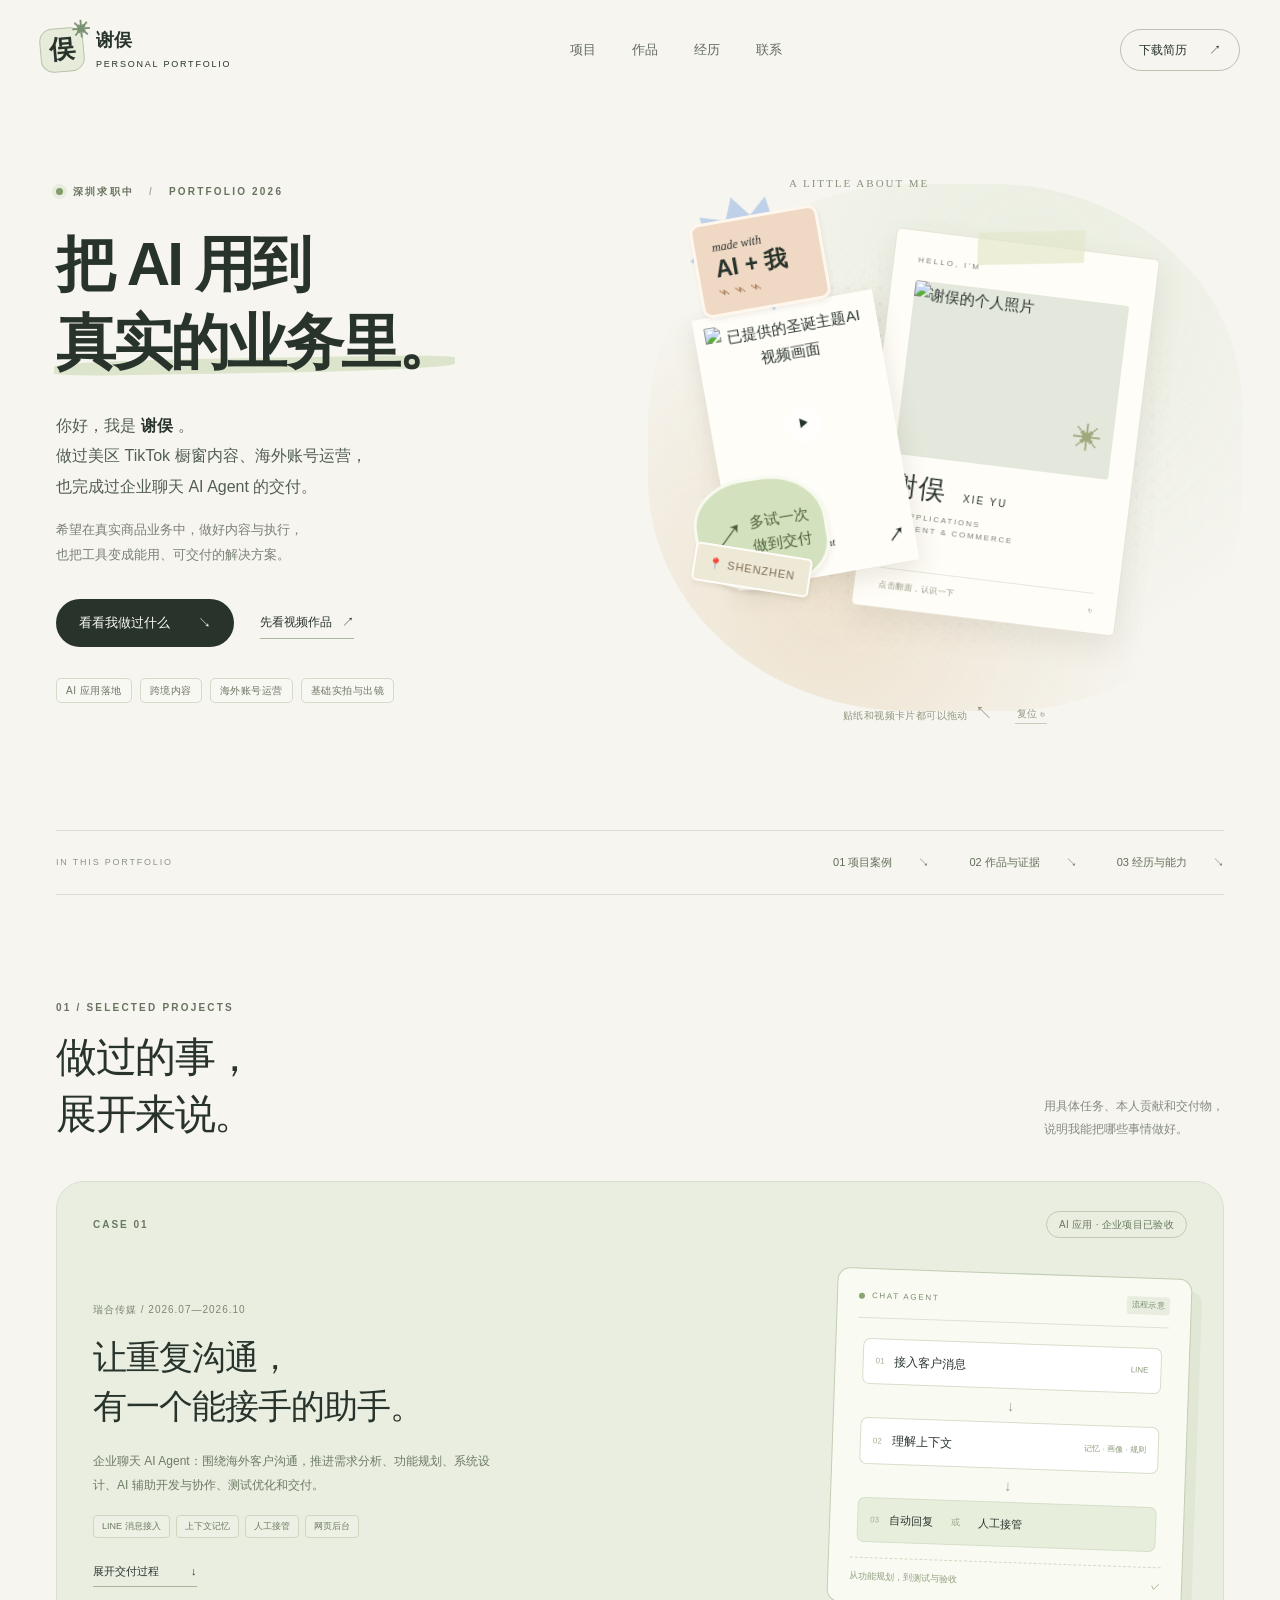
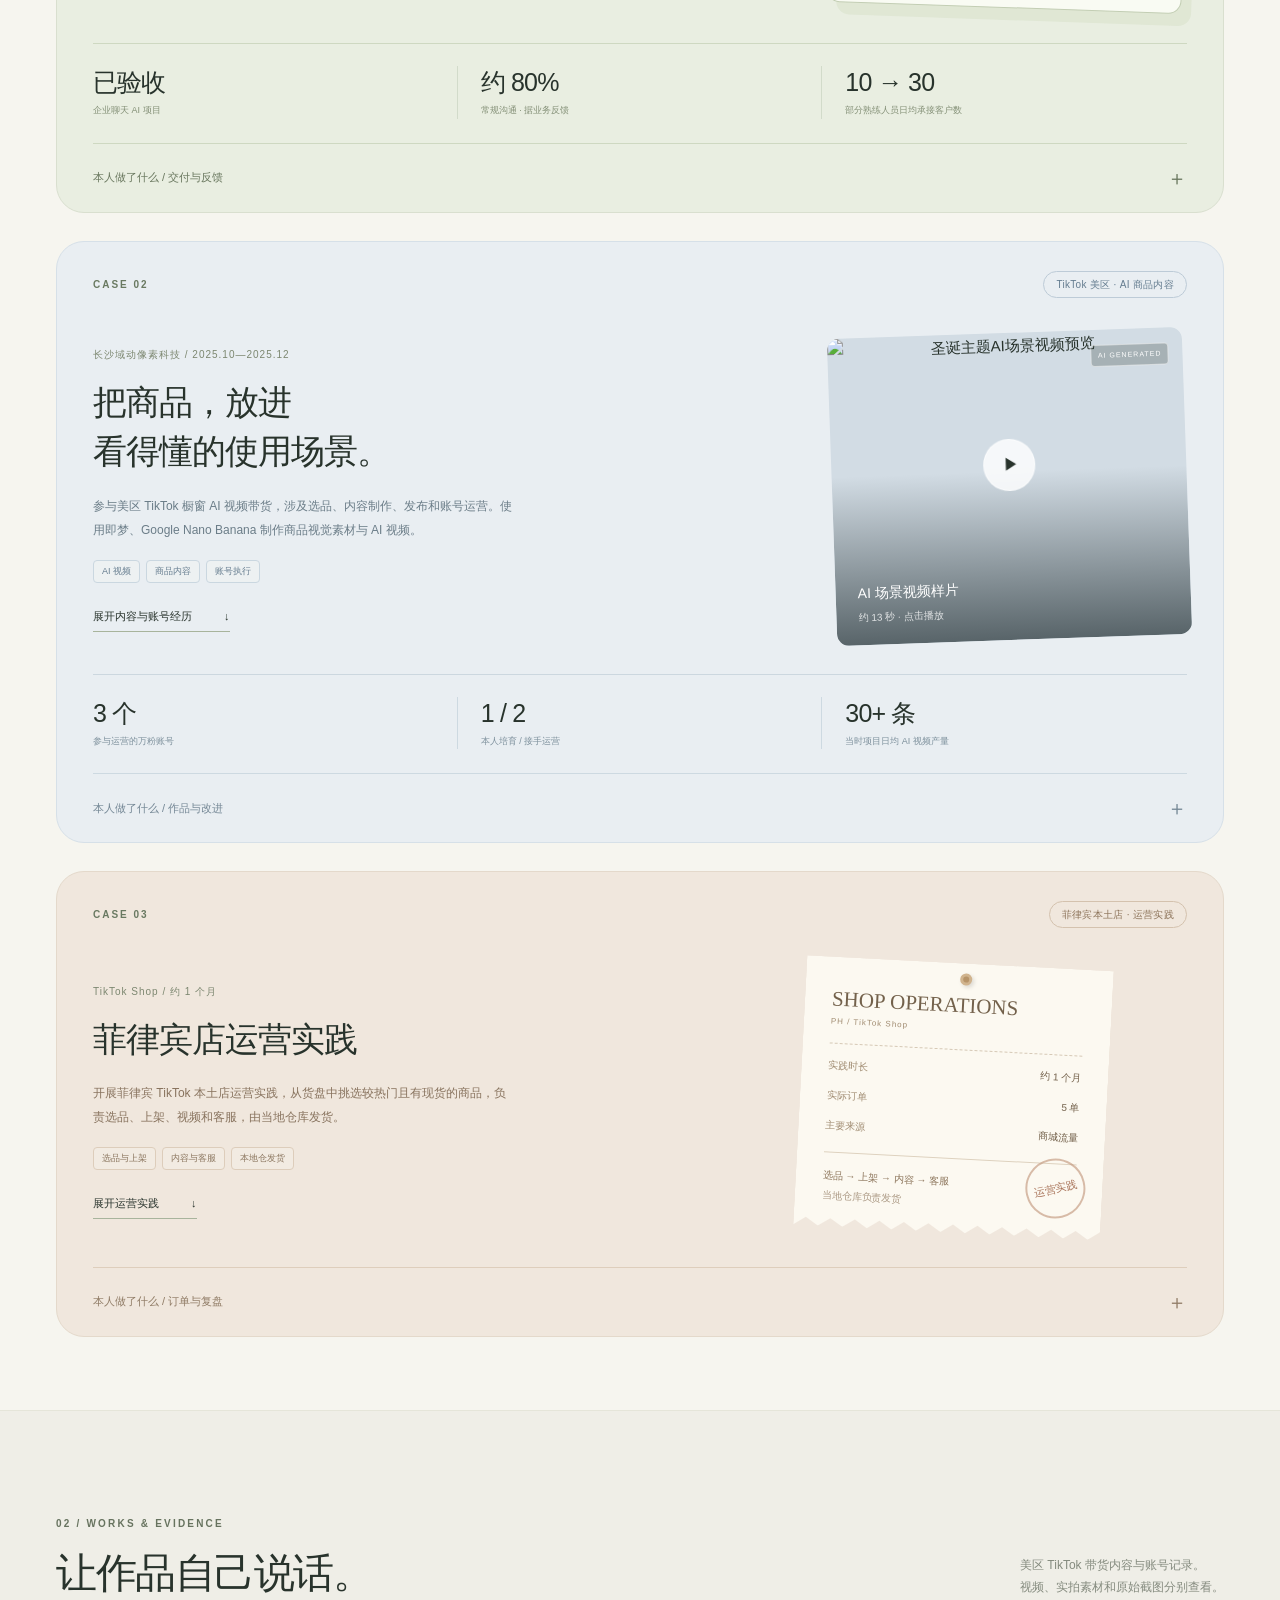
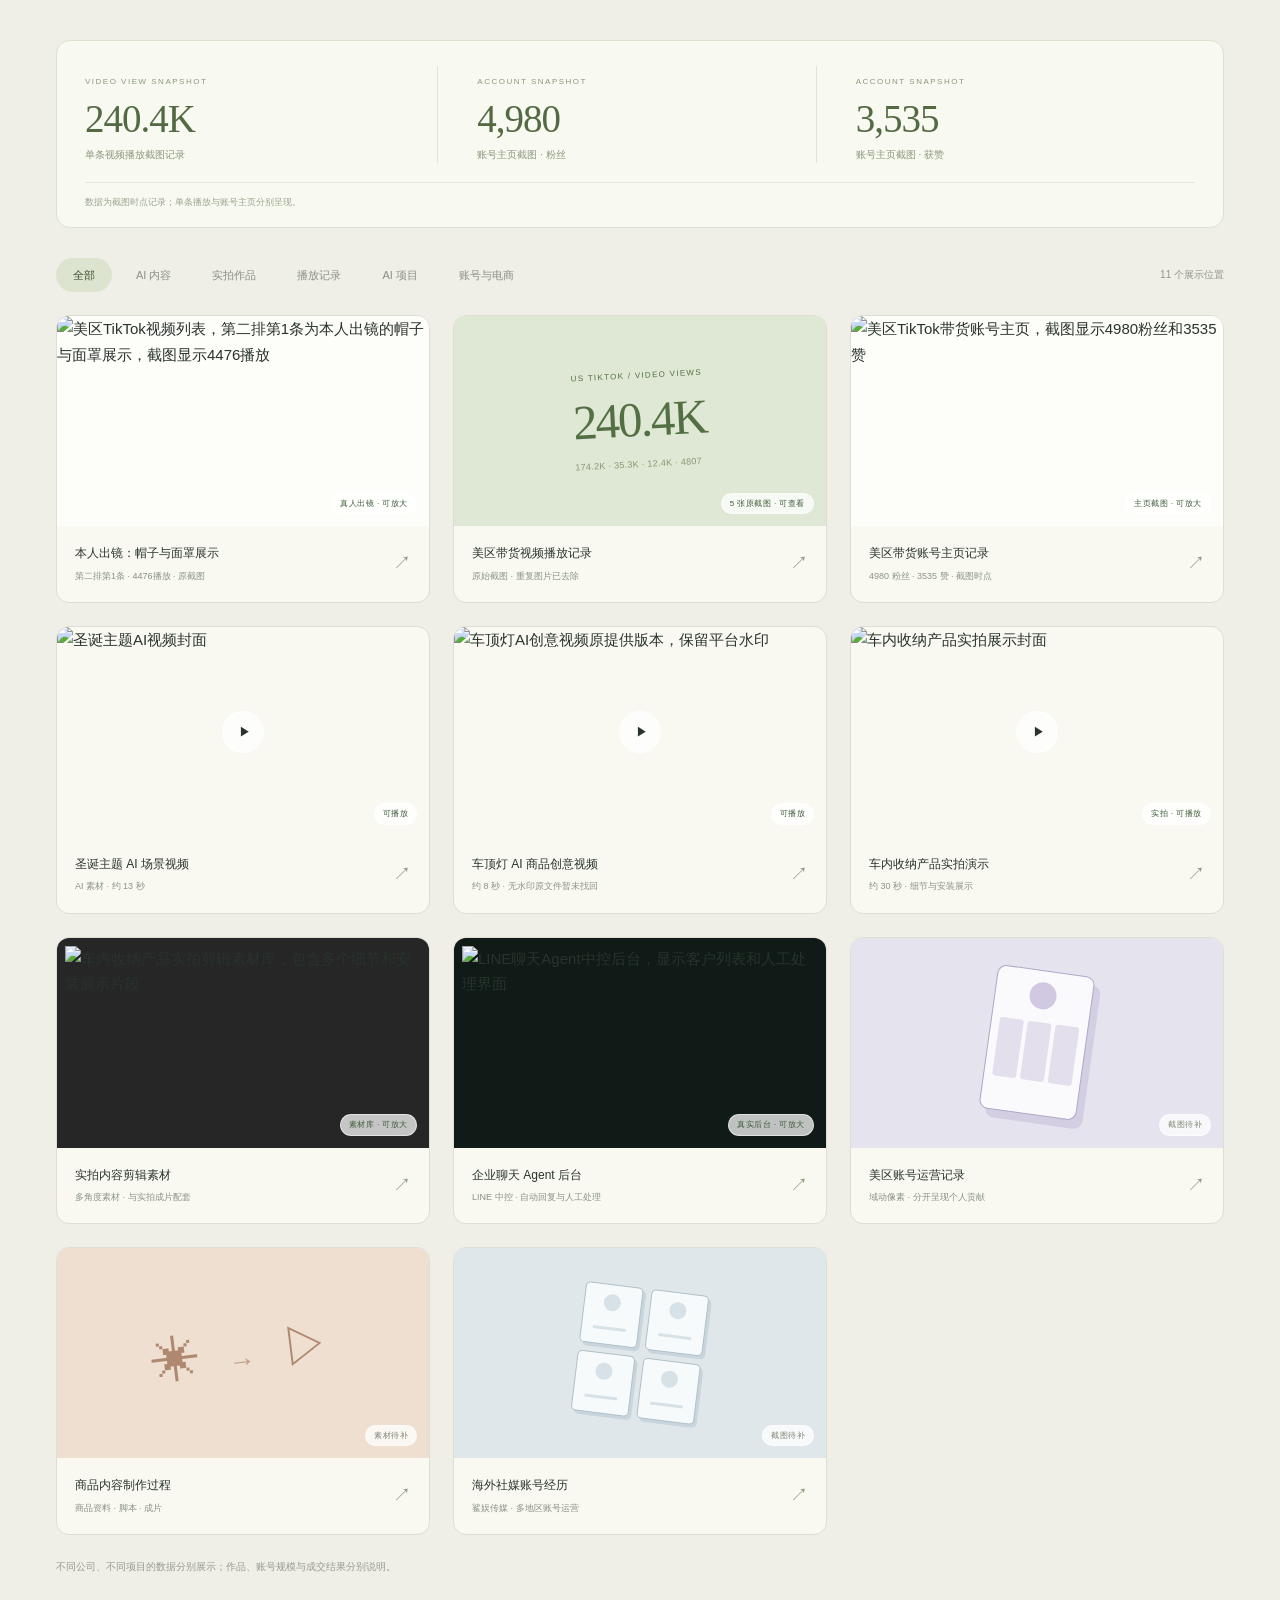
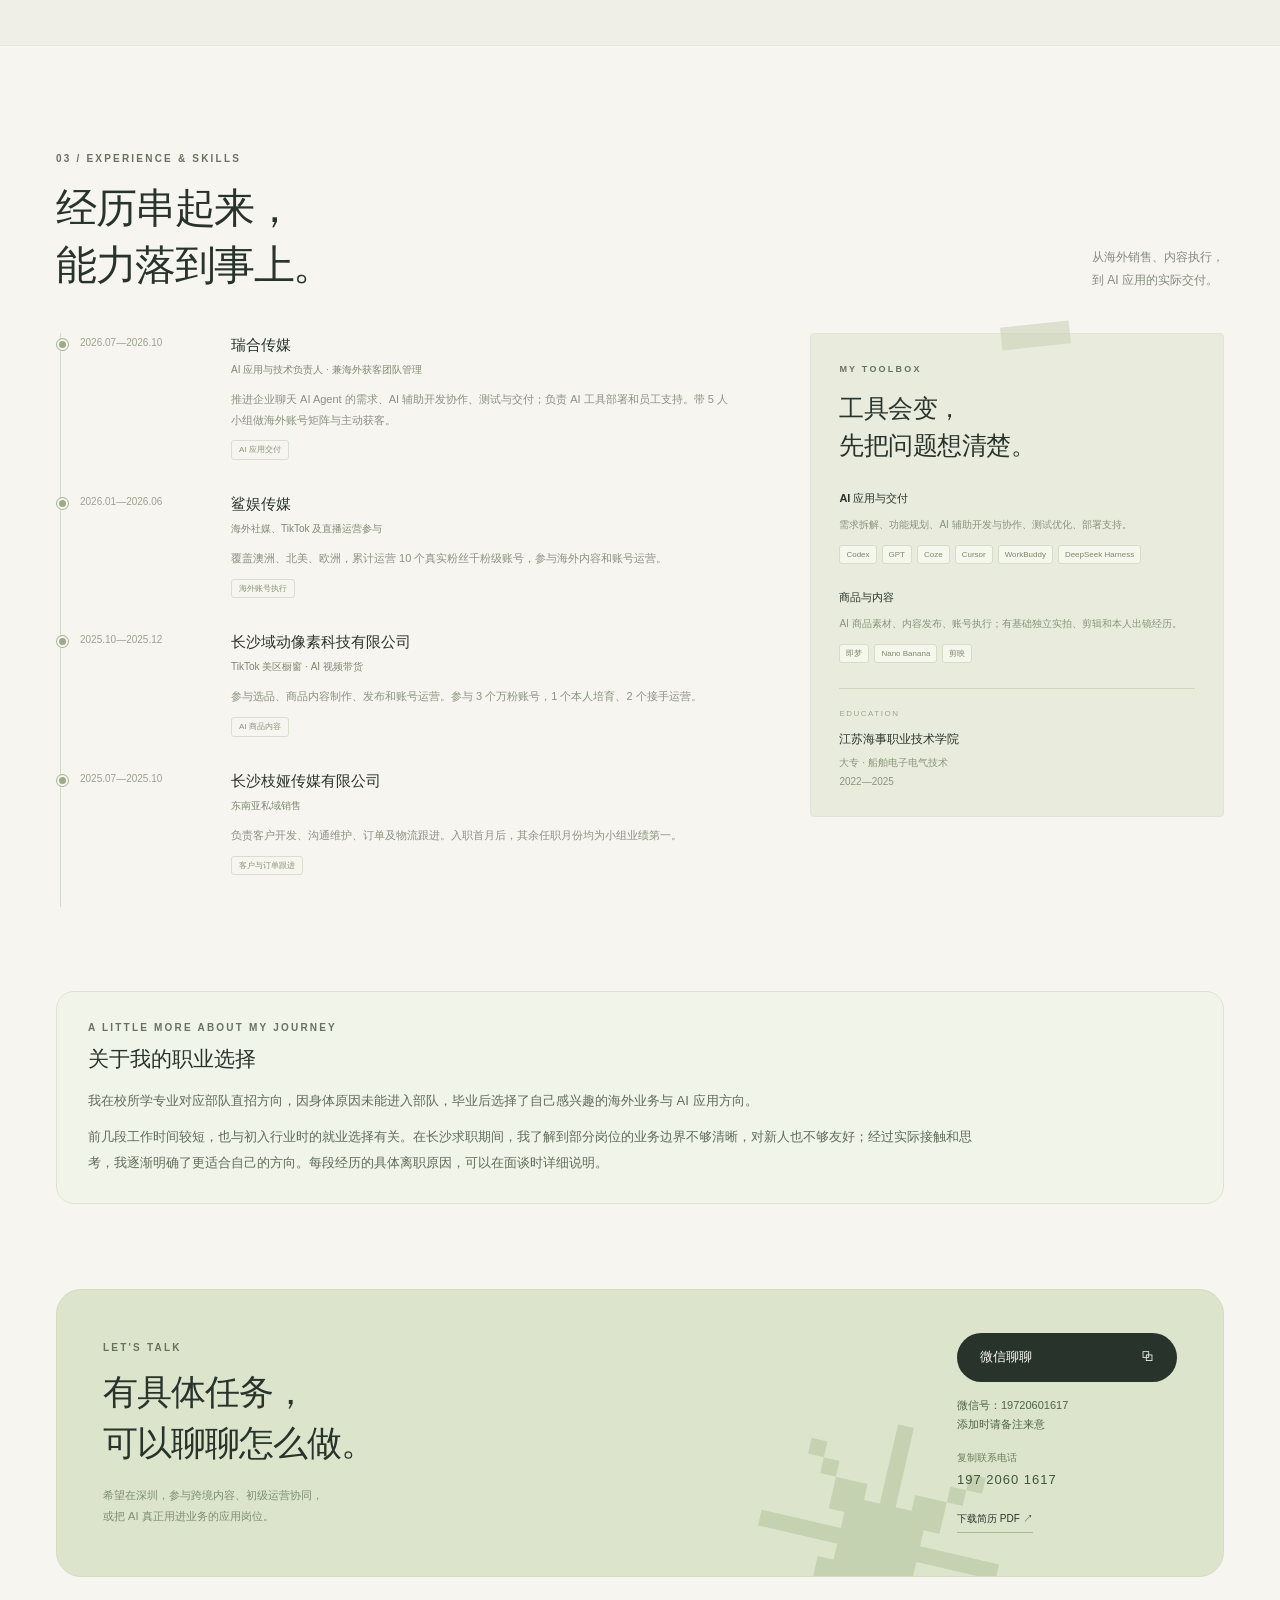
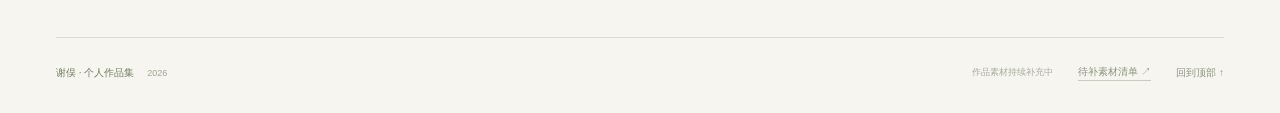
==== index.html @ c35ab236 "Add portfolio website" ====
<!doctype html>
<html lang="zh-CN">
<head>
  <meta charset="utf-8">
  <meta name="viewport" content="width=device-width, initial-scale=1">
  <meta name="theme-color" content="#f6f5ef">
  <meta name="description" content="谢俣的个人作品集：AI应用交付、TikTok商品内容与海外账号运营。">
  <title>谢俣 · AI应用与跨境内容作品集</title>
  <link rel="icon" href="assets/favicon.svg" type="image/svg+xml">
  <link rel="stylesheet" href="styles.css">
  <script src="logic.js" defer></script>
  <script src="app.js" defer></script>
</head>
<body>
  <a class="skip-link" href="#main">跳到正文</a>
  <div class="reading-progress" aria-hidden="true"><span id="reading-progress"></span></div>
  <header class="site-header">
    <a class="brand" href="#top" aria-label="谢俣作品集首页"><span class="brand-mark">俣<span>✳</span></span><span>谢俣<small>PERSONAL PORTFOLIO</small></span></a>
    <nav aria-label="主导航"><a href="#projects">项目</a><a href="#works">作品</a><a href="#experience">经历</a><a href="#contact">联系</a></nav>
    <a class="resume-link" href="assets/xieyu-resume.pdf" download="谢俣-简历.pdf">下载简历 <span aria-hidden="true">↗</span></a>
  </header>

  <main id="main">
    <section class="hero shell" id="top" aria-labelledby="hero-title">
      <div class="hero-copy">
        <div class="eyebrow"><span class="status-dot"></span> 深圳求职中 <span class="eyebrow-divider">/</span> PORTFOLIO 2026</div>
        <h1 id="hero-title">把 AI 用到<br><span class="underlined">真实的业务里。</span></h1>
        <p class="hero-intro">你好，我是<span class="name-highlight">谢俣</span>。<br>做过美区 TikTok 橱窗内容、海外账号运营，<br class="desktop-break">也完成过企业聊天 AI Agent 的交付。</p>
        <p class="hero-direction">希望在真实商品业务中，做好内容与执行，<br>也把工具变成能用、可交付的解决方案。</p>
        <div class="hero-actions"><a class="button button-dark" href="#projects">看看我做过什么 <span aria-hidden="true">↘</span></a><a class="text-link" href="#works">先看视频作品 <span aria-hidden="true">↗</span></a></div>
        <div class="hero-tags"><span>AI 应用落地</span><span>跨境内容</span><span>海外账号运营</span><span>基础实拍与出镜</span></div>
      </div>
      <div class="moodboard" id="sticker-board" aria-label="互动名片与可拖动贴纸区域">
        <div class="board-grid" aria-hidden="true"></div>
        <span class="board-caption">A LITTLE ABOUT ME</span>
        <button class="profile-flip" id="profile-flip" type="button" aria-pressed="false" aria-label="翻转名片，查看个人介绍">
          <span class="profile-inner">
            <span class="profile-front">
              <span class="paper-tape" aria-hidden="true"></span><span class="profile-label">HELLO, I'M</span>
              <span class="portrait-space"><img src="assets/portrait-xieyu.jpg" alt="谢俣的个人照片" width="960" height="1282"><span class="portrait-spark" aria-hidden="true">✳</span></span>
              <span class="profile-name">谢俣 <small>XIE YU</small></span><span class="profile-description">AI APPLICATIONS<br>CONTENT & COMMERCE</span>
              <span class="flip-hint">点击翻面，认识一下 <span aria-hidden="true">↻</span></span>
            </span>
            <span class="profile-back"><span class="profile-label">A FEW MORE THINGS</span><strong>从需求开始，<br>做到可以使用。</strong><span class="profile-back-copy">2025 年毕业 · 大专<br>江苏海事职业技术学院<br>船舶电子电气技术</span><span class="profile-back-copy">喜欢把问题拆清楚，<br>再用 AI 工具反复试、做出来。</span><span class="profile-back-note">企业项目交付 · 海外内容实操</span><span class="flip-hint">再点一次，回到正面 ↻</span></span>
          </span>
        </button>
        <button class="sample-polaroid" type="button" data-media="video" data-x="0.08" data-y="0.40" data-rotation="-10" aria-label="拖动视频卡片，点击播放圣诞主题AI视频；也可用方向键移动，Home键复位"><img src="assets/christmas-poster.jpg" alt="已提供的圣诞主题AI视频画面" width="540" height="960" draggable="false"><span class="polaroid-play" aria-hidden="true">▶</span><span class="polaroid-caption">a little AI experiment <b>↗</b></span></button>
        <button class="sticker sticker-blue" data-x="0.59" data-y="0.06" data-rotation="12" type="button" aria-label="拖动蓝色贴纸，也可用方向键移动，Home键复位"><span aria-hidden="true">✳</span><b>MAKE<br>IT WORK.</b></button>
        <button class="sticker sticker-peach" data-x="0.05" data-y="0.10" data-rotation="-10" type="button" aria-label="拖动AI贴纸，也可用方向键移动，Home键复位"><span>made with</span><b>AI + 我</b><span class="sticker-scribble" aria-hidden="true">⌁⌁⌁</span></button>
        <button class="sticker sticker-green" data-x="0.64" data-y="0.71" data-rotation="-9" type="button" aria-label="拖动绿色贴纸，也可用方向键移动，Home键复位"><span aria-hidden="true">↗</span><b>多试一次<br>做到交付</b></button>
        <button class="sticker sticker-mini" data-x="0.18" data-y="0.77" data-rotation="9" type="button" aria-label="拖动深圳贴纸，也可用方向键移动，Home键复位">📍 SHENZHEN</button>
        <div class="board-tools"><span>贴纸和视频卡片都可以拖动 <span aria-hidden="true">↖</span></span><button id="reset-stickers" type="button">复位 ↻</button></div>
      </div>
    </section>

    <div class="section-index shell" aria-label="作品集目录"><span class="index-label">IN THIS PORTFOLIO</span><a href="#projects">01 项目案例 <span>↘</span></a><a href="#works">02 作品与证据 <span>↘</span></a><a href="#experience">03 经历与能力 <span>↘</span></a></div>

    <section class="projects shell section-space" id="projects" aria-labelledby="projects-title">
      <div class="section-heading reveal"><div><span class="eyebrow">01 / SELECTED PROJECTS</span><h2 id="projects-title">做过的事，<br>展开来说。</h2></div><p>用具体任务、本人贡献和交付物，<br>说明我能把哪些事情做好。</p></div>

      <article class="case-card agent-card reveal">
        <div class="case-top"><span class="case-number">CASE 01</span><span class="case-tag">AI 应用 · 企业项目已验收</span></div>
        <div class="case-main"><div class="case-copy"><span class="case-kicker">瑞合传媒 / 2026.07—2026.10</span><h3>让重复沟通，<br>有一个能接手的助手。</h3><p>企业聊天 AI Agent：围绕海外客户沟通，推进需求分析、功能规划、系统设计、AI 辅助开发与协作、测试优化和交付。</p><div class="case-pills"><span>LINE 消息接入</span><span>上下文记忆</span><span>人工接管</span><span>网页后台</span></div><a class="case-jump" href="#agent-details">展开交付过程 <span>↓</span></a></div>
          <div class="agent-visual" aria-label="聊天AI项目流程示意，非真实系统截图"><div class="visual-caption"><span class="tiny-dot"></span> CHAT AGENT <span class="sketch-label">流程示意</span></div><div class="agent-flow"><div><span>01</span>接入客户消息<small>LINE</small></div><i aria-hidden="true">↓</i><div><span>02</span>理解上下文<small>记忆 · 画像 · 规则</small></div><i aria-hidden="true">↓</i><div class="flow-split"><span>03</span><b>自动回复</b><em>或</em><b>人工接管</b></div></div><div class="agent-footnote">从功能规划，到测试与验收 <span>✓</span></div></div>
        </div>
        <div class="case-facts"><div><strong>已验收</strong><span>企业聊天 AI 项目</span></div><div><strong>约 80%</strong><span>常规沟通 · 据业务反馈</span></div><div><strong>10 → 30</strong><span>部分熟练人员日均承接客户数</span></div></div>
        <details class="case-details" id="agent-details"><summary>本人做了什么 / 交付与反馈 <span aria-hidden="true">＋</span></summary><div class="details-body"><div class="case-story"><div><h4>业务问题</h4><p>海外客户沟通存在重复回复和上下文维护需求，需要在自动处理与人工接管之间建立清晰流程。</p></div><div><h4>本人贡献</h4><p>需求分析、功能规划、系统设计、AI 辅助开发与开发协作、测试优化和交付；另负责 AI 工具部署及员工支持。</p></div><div><h4>交付结果</h4><p>项目通过公司验收。据业务反馈，可承担前端精聊约 80% 的常规工作；部分熟练使用人员日均承接客户由约 10 人增至约 30 人。</p></div></div><p class="evidence-note">以上为业务反馈口径。后台截图已提供，工作流与测试记录待补充。</p><div class="evidence-row"><button class="evidence-slot" type="button" data-media="agent-dashboard"><span class="slot-icon">▦</span><strong>网页后台与人工接管</strong><small>中控后台截图 · 点击查看</small></button><button class="evidence-slot" type="button" data-media="agent-flow"><span class="slot-icon">↳</span><strong>工作流与测试记录</strong><small>截图位 · 待补充</small></button></div></div></details>
      </article>

      <article class="case-card content-card reveal">
        <div class="case-top"><span class="case-number">CASE 02</span><span class="case-tag">TikTok 美区 · AI 商品内容</span></div>
        <div class="case-main"><div class="case-copy"><span class="case-kicker">长沙域动像素科技 / 2025.10—2025.12</span><h3>把商品，放进<br>看得懂的使用场景。</h3><p>参与美区 TikTok 橱窗 AI 视频带货，涉及选品、内容制作、发布和账号运营。使用即梦、Google Nano Banana 制作商品视觉素材与 AI 视频。</p><div class="case-pills"><span>AI 视频</span><span>商品内容</span><span>账号执行</span></div><a class="case-jump" href="#content-details">展开内容与账号经历 <span>↓</span></a></div><button class="content-preview" type="button" data-media="video"><img src="assets/christmas-poster.jpg" alt="圣诞主题AI场景视频预览" width="540" height="960" loading="lazy"><span class="preview-grid" aria-hidden="true"></span><span class="preview-play" aria-hidden="true">▶</span><span class="preview-label"><b>AI 场景视频样片</b><small>约 13 秒 · 点击播放</small></span><span class="preview-corner">AI GENERATED</span></button></div>
        <div class="case-facts"><div><strong>3 个</strong><span>参与运营的万粉账号</span></div><div><strong>1 / 2</strong><span>本人培育 / 接手运营</span></div><div><strong>30+ 条</strong><span>当时项目日均 AI 视频产量</span></div></div>
        <details class="case-details" id="content-details"><summary>本人做了什么 / 作品与改进 <span aria-hidden="true">＋</span></summary><div class="details-body"><div class="case-story"><div><h4>工作内容</h4><p>参与选品和内容方向调整，制作商品素材与 AI 视频，完成内容发布及账号运营。</p></div><div><h4>已有基础</h4><p>有少量独立基础实拍与剪辑经验，脚本主要参考现成内容。参与的 3 个万粉账号中，1 个由本人培育、2 个为接手运营。</p></div><div><h4>复盘方向</h4><p>继续提升商品外观一致性、原创脚本和真实使用展示，把内容表现与商品点击、成交判断结合起来。</p></div></div><p class="evidence-note">产量为当时 AI 内容项目口径，不代表实拍产量或成交成绩。样片制作过程待补齐后展示。</p><div class="evidence-row"><button class="evidence-slot" type="button" data-media="account-domain"><span class="slot-icon">↗</span><strong>账号主页与本人贡献</strong><small>截图位 · 待补充</small></button><button class="evidence-slot" type="button" data-media="content-process"><span class="slot-icon">✳</span><strong>原商品图 → 素材 → 成片</strong><small>过程位 · 待补充</small></button></div></div></details>
      </article>

      <article class="case-card shop-card reveal">
        <div class="case-top"><span class="case-number">CASE 03</span><span class="case-tag">菲律宾本土店 · 运营实践</span></div>
        <div class="case-main"><div class="case-copy"><span class="case-kicker">TikTok Shop / 约 1 个月</span><h3>菲律宾店运营实践</h3><p>开展菲律宾 TikTok 本土店运营实践，从货盘中挑选较热门且有现货的商品，负责选品、上架、视频和客服，由当地仓库发货。</p><div class="case-pills"><span>选品与上架</span><span>内容与客服</span><span>本地仓发货</span></div><a class="case-jump" href="#shop-details">展开运营实践 <span>↓</span></a></div><div class="shop-visual"><span class="receipt-pin" aria-hidden="true"></span><div class="receipt-head">SHOP OPERATIONS<span>PH / TikTok Shop</span></div><div class="receipt-line"><span>实践时长</span><b>约 1 个月</b></div><div class="receipt-line"><span>实际订单</span><b>5 单</b></div><div class="receipt-line"><span>主要来源</span><b>商城流量</b></div><div class="receipt-divider"></div><p>选品 → 上架 → 内容 → 客服<br><span>当地仓库负责发货</span></p><span class="receipt-stamp">运营实践</span></div></div>
        <details class="case-details" id="shop-details"><summary>本人做了什么 / 订单与复盘 <span aria-hidden="true">＋</span></summary><div class="details-body"><div class="case-story"><div><h4>选择商品</h4><p>优先从现成货盘中选择较热门且有现货的商品，结合售价与货源成本判断初步空间。</p></div><div><h4>本人负责</h4><p>选品、商品上架、视频和客服；订单由菲律宾当地仓库发货。期间共出 5 单，主要来自商城流量。</p></div><div><h4>实践收获</h4><p>了解多环节运营执行的时间成本，继续补强完整费用核算、内容转化和持续经营判断。</p></div></div></div></details>
      </article>
    </section>

    <section class="works-section section-space" id="works" aria-labelledby="works-title"><div class="shell">
      <div class="section-heading reveal"><div><span class="eyebrow">02 / WORKS & EVIDENCE</span><h2 id="works-title">让作品自己说话。</h2></div><p>美区 TikTok 带货内容与账号记录。<br>视频、实拍素材和原始截图分别查看。</p></div>
      <div class="performance-summary reveal" aria-label="已提供的播放量和账号截图数据"><div><span>VIDEO VIEW SNAPSHOT</span><strong>240.4K</strong><p>单条视频播放截图记录</p></div><div><span>ACCOUNT SNAPSHOT</span><strong>4,980</strong><p>账号主页截图 · 粉丝</p></div><div><span>ACCOUNT SNAPSHOT</span><strong>3,535</strong><p>账号主页截图 · 获赞</p></div><small>数据为截图时点记录；单条播放与账号主页分别呈现。</small></div>
      <div class="works-toolbar"><div class="filter-group" role="group" aria-label="筛选作品"><button class="filter-button active" type="button" data-filter="all" aria-pressed="true">全部</button><button class="filter-button" type="button" data-filter="content" aria-pressed="false">AI 内容</button><button class="filter-button" type="button" data-filter="real" aria-pressed="false">实拍作品</button><button class="filter-button" type="button" data-filter="records" aria-pressed="false">播放记录</button><button class="filter-button" type="button" data-filter="ai" aria-pressed="false">AI 项目</button><button class="filter-button" type="button" data-filter="commerce" aria-pressed="false">账号与电商</button></div><span class="works-count" id="works-count" aria-live="polite">11 个展示位置</span></div>
      <div class="gallery-grid" id="gallery">
        <button class="gallery-card gallery-account" type="button" data-category="real" data-media="us-content-grid"><span class="gallery-image"><img src="assets/us-content-grid.png" alt="美区TikTok视频列表，第二排第1条为本人出镜的帽子与面罩展示，截图显示4476播放" width="1329" height="861" loading="lazy"><span class="gallery-status ready">真人出镜 · 可放大</span></span><span class="gallery-caption"><b>本人出镜：帽子与面罩展示</b><small>第二排第1条 · 4476播放 · 原截图</small><span aria-hidden="true">↗</span></span></button>
        <button class="gallery-card gallery-records" type="button" data-category="records" data-media="us-video-views"><span class="gallery-placeholder mint"><span class="view-record-cover"><small>US TIKTOK / VIDEO VIEWS</small><strong>240.4K</strong><span>174.2K · 35.3K · 12.4K · 4807</span></span><span class="gallery-status ready">5 张原截图 · 可查看</span></span><span class="gallery-caption"><b>美区带货视频播放记录</b><small>原始截图 · 重复图片已去除</small><span aria-hidden="true">↗</span></span></button>
        <button class="gallery-card gallery-account" type="button" data-category="records" data-media="us-account"><span class="gallery-image"><img src="assets/us-account-overview.png" alt="美区TikTok带货账号主页，截图显示4980粉丝和3535赞" width="842" height="828" loading="lazy"><span class="gallery-status ready">主页截图 · 可放大</span></span><span class="gallery-caption"><b>美区带货账号主页记录</b><small>4980 粉丝 · 3535 赞 · 截图时点</small><span aria-hidden="true">↗</span></span></button>
        <button class="gallery-card gallery-video" type="button" data-category="content" data-media="video"><span class="gallery-image"><img src="assets/christmas-poster.jpg" alt="圣诞主题AI视频封面" width="540" height="960" loading="lazy"><span class="gallery-play" aria-hidden="true">▶</span><span class="gallery-status ready">可播放</span></span><span class="gallery-caption"><b>圣诞主题 AI 场景视频</b><small>AI 素材 · 约 13 秒</small><span aria-hidden="true">↗</span></span></button>
        <button class="gallery-card gallery-video" type="button" data-category="content" data-media="solar-ai"><span class="gallery-image"><img src="assets/solar-lamp-original-poster.jpg" alt="车顶灯AI创意视频原提供版本，保留平台水印" width="540" height="960" loading="lazy"><span class="gallery-play" aria-hidden="true">▶</span><span class="gallery-status ready">可播放</span></span><span class="gallery-caption"><b>车顶灯 AI 商品创意视频</b><small>约 8 秒 · 无水印原文件暂未找回</small><span aria-hidden="true">↗</span></span></button>
        <button class="gallery-card gallery-video" type="button" data-category="real" data-media="car-real"><span class="gallery-image"><img src="assets/car-organizer-poster.jpg" alt="车内收纳产品实拍展示封面" width="540" height="960" loading="lazy"><span class="gallery-play" aria-hidden="true">▶</span><span class="gallery-status ready">实拍 · 可播放</span></span><span class="gallery-caption"><b>车内收纳产品实拍演示</b><small>约 30 秒 · 细节与安装展示</small><span aria-hidden="true">↗</span></span></button>
        <button class="gallery-card gallery-source" type="button" data-category="real" data-media="car-source"><span class="gallery-image"><img src="assets/car-organizer-source-library.jpg" alt="车内收纳产品实拍剪辑素材库，包含多个细节和安装展示片段" width="706" height="653" loading="lazy"><span class="gallery-status ready">素材库 · 可放大</span></span><span class="gallery-caption"><b>实拍内容剪辑素材</b><small>多角度素材 · 与实拍成片配套</small><span aria-hidden="true">↗</span></span></button>
        <button class="gallery-card gallery-dashboard" type="button" data-category="ai" data-media="agent-dashboard"><span class="gallery-image"><img src="assets/line-agent-dashboard.png" alt="LINE聊天Agent中控后台，显示客户列表和人工处理界面" width="1178" height="1168" loading="lazy"><span class="gallery-status ready">真实后台 · 可放大</span></span><span class="gallery-caption"><b>企业聊天 Agent 后台</b><small>LINE 中控 · 自动回复与人工处理</small><span aria-hidden="true">↗</span></span></button>
        <button class="gallery-card" type="button" data-category="commerce" data-media="account-domain"><span class="gallery-placeholder lavender"><span class="placeholder-art account-art" aria-hidden="true"><i></i><b></b><b></b><b></b></span><span class="gallery-status">截图待补</span></span><span class="gallery-caption"><b>美区账号运营记录</b><small>域动像素 · 分开呈现个人贡献</small><span aria-hidden="true">↗</span></span></button>
        <button class="gallery-card" type="button" data-category="content" data-media="content-process"><span class="gallery-placeholder peach"><span class="placeholder-art frame-art" aria-hidden="true">✳ <i>→</i> ▷</span><span class="gallery-status">素材待补</span></span><span class="gallery-caption"><b>商品内容制作过程</b><small>商品资料 · 脚本 · 成片</small><span aria-hidden="true">↗</span></span></button>
        <button class="gallery-card" type="button" data-category="commerce" data-media="account-shayu"><span class="gallery-placeholder sky"><span class="placeholder-art matrix-art" aria-hidden="true"><i></i><i></i><i></i><i></i></span><span class="gallery-status">截图待补</span></span><span class="gallery-caption"><b>海外社媒账号经历</b><small>鲨娱传媒 · 多地区账号运营</small><span aria-hidden="true">↗</span></span></button>
      </div><p class="gallery-footnote">不同公司、不同项目的数据分别展示；作品、账号规模与成交结果分别说明。</p></div></section>

    <section class="experience shell section-space" id="experience" aria-labelledby="experience-title"><div class="section-heading reveal"><div><span class="eyebrow">03 / EXPERIENCE & SKILLS</span><h2 id="experience-title">经历串起来，<br>能力落到事上。</h2></div><p>从海外销售、内容执行，<br>到 AI 应用的实际交付。</p></div><div class="experience-layout"><div class="timeline">
      <article class="timeline-item reveal"><span class="timeline-date">2026.07—2026.10</span><div><h3>瑞合传媒</h3><h4>AI 应用与技术负责人 · 兼海外获客团队管理</h4><p>推进企业聊天 AI Agent 的需求、AI 辅助开发协作、测试与交付；负责 AI 工具部署和员工支持。带 5 人小组做海外账号矩阵与主动获客。</p><span class="timeline-chip">AI 应用交付</span></div></article>
      <article class="timeline-item reveal"><span class="timeline-date">2026.01—2026.06</span><div><h3>鲨娱传媒</h3><h4>海外社媒、TikTok 及直播运营参与</h4><p>覆盖澳洲、北美、欧洲，累计运营 10 个真实粉丝千粉级账号，参与海外内容和账号运营。</p><span class="timeline-chip">海外账号执行</span></div></article>
      <article class="timeline-item reveal"><span class="timeline-date">2025.10—2025.12</span><div><h3>长沙域动像素科技有限公司</h3><h4>TikTok 美区橱窗 · AI 视频带货</h4><p>参与选品、商品内容制作、发布和账号运营。参与 3 个万粉账号，1 个本人培育、2 个接手运营。</p><span class="timeline-chip">AI 商品内容</span></div></article>
      <article class="timeline-item reveal"><span class="timeline-date">2025.07—2025.10</span><div><h3>长沙枝娅传媒有限公司</h3><h4>东南亚私域销售</h4><p>负责客户开发、沟通维护、订单及物流跟进。入职首月后，其余任职月份均为小组业绩第一。</p><span class="timeline-chip">客户与订单跟进</span></div></article>
    </div><aside class="skills-note reveal"><span class="note-pin" aria-hidden="true"></span><span class="eyebrow">MY TOOLBOX</span><h3>工具会变，<br>先把问题想清楚。</h3><div class="skill-group"><h4>AI 应用与交付</h4><p>需求拆解、功能规划、AI 辅助开发与协作、测试优化、部署支持。</p><div class="tool-tags"><span>Codex</span><span>GPT</span><span>Coze</span><span>Cursor</span><span>WorkBuddy</span><span>DeepSeek Harness</span></div></div><div class="skill-group"><h4>商品与内容</h4><p>AI 商品素材、内容发布、账号执行；有基础独立实拍、剪辑和本人出镜经历。</p><div class="tool-tags"><span>即梦</span><span>Nano Banana</span><span>剪映</span></div></div><div class="education-note"><span>EDUCATION</span><strong>江苏海事职业技术学院</strong><p>大专 · 船舶电子电气技术<br>2022—2025</p></div></aside></div></section>

    <section class="career-note shell" aria-labelledby="career-note-title"><div class="career-note-inner"><span class="eyebrow">A LITTLE MORE ABOUT MY JOURNEY</span><h2 id="career-note-title">关于我的职业选择</h2><p>我在校所学专业对应部队直招方向，因身体原因未能进入部队，毕业后选择了自己感兴趣的海外业务与 AI 应用方向。</p><p>前几段工作时间较短，也与初入行业时的就业选择有关。在长沙求职期间，我了解到部分岗位的业务边界不够清晰，对新人也不够友好；经过实际接触和思考，我逐渐明确了更适合自己的方向。每段经历的具体离职原因，可以在面谈时详细说明。</p></div></section>

    <section class="contact shell" id="contact" aria-labelledby="contact-title"><div class="contact-inner reveal"><span class="contact-star" aria-hidden="true">✳</span><div><span class="eyebrow">LET'S TALK</span><h2 id="contact-title">有具体任务，<br>可以聊聊怎么做。</h2><p>希望在深圳，参与跨境内容、初级运营协同，<br>或把 AI 真正用进业务的应用岗位。</p></div><div class="contact-actions"><button class="button button-dark" id="wechat-contact" type="button" data-copy="19720601617" data-copy-label="微信号" data-copy-note="添加时请备注来意" aria-label="复制微信号19720601617，添加时请备注来意">微信聊聊 <span aria-hidden="true">⧉</span></button><p class="wechat-note">微信号：19720601617<br>添加时请备注来意</p><button class="copy-contact" type="button" data-copy="19720601617">复制联系电话 <span>197 2060 1617</span></button><a class="text-link" href="assets/xieyu-resume.pdf" download="谢俣-简历.pdf">下载简历 PDF ↗</a></div></div></section>
  </main>
  <footer class="site-footer shell"><span>谢俣 · 个人作品集 <small>2026</small></span><span class="draft-note">作品素材持续补充中</span><button type="button" id="open-materials">待补素材清单 ↗</button><a href="#top" aria-label="回到顶部">回到顶部 ↑</a></footer>
  <div class="toast" id="toast" role="status" aria-live="polite"></div>
  <dialog id="media-dialog" aria-labelledby="media-title"><div class="dialog-heading"><div><span class="eyebrow" id="media-label">PROJECT MATERIAL</span><h2 id="media-title"></h2></div><button class="dialog-close" type="button" data-close="media-dialog" aria-label="关闭作品弹窗">×</button></div><div id="media-content"></div></dialog>
  <dialog id="materials-dialog" aria-labelledby="materials-title"><div class="dialog-heading"><div><span class="eyebrow">NEXT / MATERIALS</span><h2 id="materials-title">找这些素材，就能补齐作品集。</h2></div><button class="dialog-close" type="button" data-close="materials-dialog" aria-label="关闭素材清单">×</button></div><p class="dialog-description">优先找手头已有的截图，不需要为了凑数字补造记录。发给我时标注项目名称和本人负责部分即可。</p><div class="material-checklist" id="material-checklist"><section><h3>01 企业聊天 AI Agent</h3><ul><li>网页后台总览、自动回复与人工接管</li><li>客户画像、上下文记忆、规则或阶段管理</li><li>需求/流程图、测试和验收相关记录</li><li>可以展示的短演示录屏</li></ul></section><section><h3>02 美区橱窗与 AI 内容</h3><ul><li>2—3 条本人参与制作的真实作品</li><li>对应原商品图、素材或脚本</li><li>账号主页及现有内容表现记录</li><li>注明哪一个自己培育、哪两个接手</li></ul></section><section><h3>03 个人资料与其他账号</h3><ul><li>一张你愿意放在作品集上的个人照片</li><li>鲨娱、瑞合的账号记录分别整理</li><li>截图先遮住客户联系方式、密钥等信息</li></ul></section></div><div class="dialog-actions"><button class="button button-dark" id="copy-materials" type="button">复制素材清单 <span>↗</span></button><button class="button button-light" type="button" data-close="materials-dialog">先看看页面</button></div></dialog>
</body>
</html>
---- styles.css ----
@charset "UTF-8";
:root{--paper:#f6f5ef;--ink:#28332c;--muted:#697166;--line:#dcded2;--green:#e5ebdc;--blue:#dce5ef;--peach:#f1dfd0;--accent:#b5c49a;--radius:28px;--serif:Georgia,"Noto Serif SC","Songti SC",SimSun,serif;--sans:Inter,"Segoe UI","PingFang SC","Microsoft YaHei",sans-serif}
*{box-sizing:border-box}html{scroll-behavior:smooth;scroll-padding-top:105px}body{margin:0;background:var(--paper);color:var(--ink);font-family:var(--sans);font-size:15px;line-height:1.7;-webkit-font-smoothing:antialiased}body:has(dialog[open]){overflow:hidden}button,a{-webkit-tap-highlight-color:transparent}button{font:inherit;color:inherit}button,a{touch-action:manipulation}button{cursor:pointer}a{color:inherit;text-decoration:none}img{display:block;max-width:100%}button{border:0}h1,h2,h3,h4,p{margin:0}button:focus-visible,a:focus-visible,summary:focus-visible{outline:3px solid #638dce;outline-offset:5px}.shell{max-width:1240px;width:calc(100% - 112px);margin-inline:auto}.skip-link{position:fixed;z-index:100;top:-80px;left:20px;background:var(--ink);color:white;padding:12px 20px;border-radius:12px}.skip-link:focus{top:15px}.reading-progress{height:3px;position:fixed;inset:0 0 auto;z-index:50}.reading-progress span{display:block;height:100%;width:0;background:#819565;transition:width .1s linear}.site-header{height:100px;max-width:1400px;width:calc(100% - 80px);margin:auto;display:flex;align-items:center;justify-content:space-between;gap:30px;position:relative;z-index:20}.brand{display:flex;align-items:center;gap:12px;font-size:18px;font-weight:650;line-height:1.2}.brand small{display:block;font-size:9px;letter-spacing:1.8px;font-weight:500;margin-top:7px}.brand-mark{height:44px;width:44px;border:1px solid #b7c4ac;background:#e6ecd9;border-radius:13px;display:grid;place-items:center;font-size:26px;position:relative;transform:rotate(-5deg)}.brand-mark>span{position:absolute;font-size:18px;right:-9px;top:-7px;color:#7a9272}.site-header nav{display:flex;gap:36px;color:#626a5f;font-size:13px}.site-header nav a{position:relative;padding:10px 0}.site-header nav a:after{position:absolute;content:"";height:2px;left:0;bottom:3px;width:0;background:var(--ink);transition:width .2s}.site-header nav a:hover:after,.site-header nav a.active:after{width:100%}.resume-link{border:1px solid #bbc2b2;border-radius:30px;padding:10px 18px;font-size:12px;display:flex;gap:22px;align-items:center;transition:background .2s,transform .2s}.resume-link:hover{background:#e8ecdf;transform:translateY(-2px)}.hero{min-height:730px;padding-top:58px;padding-bottom:90px;display:grid;grid-template-columns:1.04fr 1fr;gap:30px;align-items:center}.hero-copy{position:relative;z-index:2;padding-bottom:12px}.eyebrow{font-size:10px;letter-spacing:2.2px;font-weight:650;display:flex;align-items:center;gap:10px;line-height:1.7;color:#67735f}.status-dot{width:7px;height:7px;border-radius:50%;background:#819b69;box-shadow:0 0 0 4px #e8ecdf}.eyebrow-divider{margin-inline:5px;color:#a6ad9b}.hero h1{font-size:clamp(42px,4.7vw,66px);font-weight:600;line-height:1.3;letter-spacing:-3px;margin:26px 0 29px}.underlined{position:relative;isolation:isolate;white-space:nowrap}.underlined:after{content:"";position:absolute;left:-2px;right:0;bottom:3px;height:15px;background:#dce5cb;z-index:-1;transform:rotate(-1deg);border-radius:35% 20% 40% 20%}.hero-intro{font-size:16px;line-height:1.9;color:#525f51}.name-highlight{font-weight:650;color:var(--ink);margin-inline:5px}.hero-direction{font-size:13px;color:#7a8074;margin-top:16px;line-height:1.9}.hero-actions{display:flex;gap:26px;align-items:center;margin-top:31px}.button{display:inline-flex;align-items:center;justify-content:center;gap:28px;padding:14px 23px;border-radius:30px;font-size:13px;font-weight:550;line-height:1.6;transition:transform .2s,background .2s,box-shadow .2s}.button:hover{transform:translateY(-3px);box-shadow:0 6px 16px #28332c12}.button-dark{background:var(--ink);color:#fafaf3}.button-dark:hover{background:#44513e}.button-light{background:#e9ecdf}.text-link{font-size:12px;display:inline-flex;gap:10px;align-items:center;border-bottom:1px solid #acb6a1;padding-block:5px}.hero-tags{display:flex;gap:8px;flex-wrap:wrap;margin-top:31px}.hero-tags span{border:1px solid #d5dac9;border-radius:5px;color:#6b7562;font-size:10px;letter-spacing:.5px;padding:3px 9px;background:#fcfcf680}.moodboard{height:560px;position:relative;min-width:0;isolation:isolate}.board-grid{position:absolute;inset:15px -18px 18px;border-radius:45% 42% 40% 44%;background:radial-gradient(ellipse at 65% 20%,#e9eddf 0,transparent 60%),radial-gradient(ellipse at 30% 80%,#eee2cf 0,transparent 55%);z-index:-2}.board-grid:after{content:"";position:absolute;inset:0;opacity:.3;mask-image:radial-gradient(ellipse,black 25%,transparent 70%);background-image:radial-gradient(#8a927c .8px,transparent .8px);background-size:16px 16px}.board-caption{position:absolute;top:5px;left:22%;font-family:var(--serif);font-size:11px;letter-spacing:2px;color:#89937e}.profile-flip{position:absolute;width:265px;height:380px;left:37%;top:13%;background:none;padding:0;perspective:1100px;transform:rotate(7deg);z-index:2;transition:transform .35s}.profile-flip:hover{transform:rotate(3deg) translateY(-5px)}.profile-inner{display:block;position:relative;width:100%;height:100%;transition:transform .7s cubic-bezier(.2,.7,.2,1);transform-style:preserve-3d}.profile-flip[aria-pressed=true] .profile-inner{transform:rotateY(180deg)}.profile-front,.profile-back{position:absolute;inset:0;display:flex;flex-direction:column;align-items:flex-start;padding:22px 24px 15px;background:#fffdf7;border:1px solid #e6e3d7;box-shadow:2px 12px 30px #534c3519;border-radius:5px;backface-visibility:hidden;-webkit-backface-visibility:hidden;text-align:left}.profile-label{font-size:8px;letter-spacing:2.2px;color:#7d8674}.paper-tape{position:absolute;left:80px;top:-14px;height:34px;width:110px;background:#e2e7c8a8;transform:rotate(-9deg);clip-path:polygon(2% 0,100% 4%,97% 100%,0 95%)}.portrait-space{height:175px;width:100%;margin-top:13px;border-radius:3px;display:flex;flex-direction:column;align-items:center;justify-content:center;background:#e4e8dc;position:relative;overflow:hidden}.portrait-space:before,.portrait-space:after{content:"";position:absolute;width:180px;height:180px;border:1px solid #c5cfb9;border-radius:50%;right:-45px;top:-62px}.portrait-space:after{width:130px;height:130px;left:-55px;top:90px}.portrait-monogram{font-family:var(--serif);font-size:90px;line-height:1;color:#647857;position:relative;z-index:1}.portrait-note{font-size:8px;color:#738266;margin-top:13px}.portrait-spark{position:absolute;right:11px;bottom:12px;color:#9da97d;font-size:29px}.profile-name{font-size:27px;margin-top:14px;line-height:1.3;letter-spacing:1px}.profile-name small{font-size:10px;margin-left:9px;letter-spacing:2px;font-weight:400}.profile-description{font-size:8px;letter-spacing:1.8px;margin-top:6px;line-height:1.6;color:#7d8378}.flip-hint{width:100%;display:flex;align-items:center;justify-content:space-between;font-size:8px;color:#929785;border-top:1px solid #e6e8dd;margin-top:auto;padding-top:10px;letter-spacing:.5px}.profile-back{transform:rotateY(180deg);background:#e4ebd7;padding-top:28px}.profile-back strong{font-size:26px;line-height:1.55;font-weight:550;letter-spacing:-1px;margin-top:19px}.profile-back-copy{display:block;font-size:11px;color:#64705c;line-height:1.9;margin-top:18px}.profile-back-note{font-size:9px;border:1px solid #b9c6ab;border-radius:20px;padding:5px 9px;margin-top:17px}.sample-polaroid{position:absolute;left:6%;top:35%;width:183px;padding:10px 10px 12px;background:#fffdf8;box-shadow:1px 9px 22px #50463020;transform:rotate(-10deg);z-index:3;transition:transform .3s}.sample-polaroid:hover{transform:rotate(-5deg) translateY(-6px)}.sample-polaroid img{height:215px;width:100%;object-fit:cover;object-position:50% 31%;border-radius:1px}.polaroid-caption{display:flex;justify-content:space-between;font-size:11px;font-family:var(--serif);font-style:italic;margin-top:8px}.polaroid-caption b{font-style:normal;font-size:17px}.polaroid-play{position:absolute;left:50%;top:44%;transform:translate(-50%,-50%);border:1px solid #ffffffb0;background:#ffffff80;backdrop-filter:blur(4px);border-radius:50%;width:36px;height:36px;display:grid;place-items:center;color:#243629;font-size:12px;padding-left:2px}.sticker{position:absolute;z-index:5;user-select:none;touch-action:none;cursor:grab;transition:box-shadow .2s,filter .2s;padding:0;will-change:transform}.sticker:hover{filter:brightness(1.035);box-shadow:1px 8px 14px #2d38291a}.sticker.is-dragging{cursor:grabbing;z-index:10;box-shadow:4px 15px 20px #2d38292b;transition:none}.sticker-blue{height:119px;width:119px;background:#bed1e8;color:#294f78;clip-path:polygon(50% 0,60% 17%,79% 7%,80% 28%,100% 29%,90% 49%,100% 67%,79% 70%,78% 92%,58% 82%,48% 100%,39% 81%,17% 91%,19% 70%,0 67%,11% 49%,0 29%,22% 27%,22% 7%,41% 18%);display:flex;align-items:center;justify-content:center;flex-direction:column}.sticker-blue>span{font-size:27px;line-height:1}.sticker-blue b{font-size:13px;line-height:1.1;letter-spacing:-.4px;margin-top:2px}.sticker-peach{width:130px;height:95px;padding:8px 17px;background:#efd8c4;border:3px solid #fff7ed;border-radius:10px;box-shadow:1px 3px 5px #44332312;text-align:left}.sticker-peach>span:first-child{font-family:var(--serif);font-style:italic;font-size:12px;display:block;line-height:1.5}.sticker-peach b{font-size:23px;line-height:1.2;font-weight:600}.sticker-scribble{display:block;font-size:21px;color:#a97957;line-height:.7;letter-spacing:5px}.sticker-green{width:133px;height:111px;display:flex;align-items:center;gap:6px;justify-content:center;background:#d4e1bf;color:#496036;border:3px solid #f7faef;border-radius:40% 45% 37% 42%;box-shadow:1px 3px 5px #44332312}.sticker-green>span{font-size:32px;font-family:var(--serif)}.sticker-green b{font-size:15px;font-weight:550;line-height:1.6;text-align:left}.sticker-mini{font-size:11px;letter-spacing:1px;border:2px solid #fffdf8;border-radius:5px;background:#eee8d6;padding:8px 13px;color:#7e6c53;box-shadow:1px 3px 5px #44332312;white-space:nowrap}.board-tools{position:absolute;bottom:0;left:0;right:0;display:flex;justify-content:center;gap:22px;align-items:center;color:#929781;font-size:10px;letter-spacing:.4px}.board-tools>span>span{font-size:18px;margin-left:4px}.board-tools button{background:none;font-size:10px;border-bottom:1px solid #c5ccb8;padding:1px 2px}.section-index{display:flex;align-items:center;gap:40px;border-top:1px solid var(--line);border-bottom:1px solid var(--line);padding-block:22px}.index-label{font-size:9px;letter-spacing:1.8px;color:#8d9585;margin-right:auto}.section-index>a{font-size:11px;color:#626f59;display:flex;gap:26px}.section-index>a:hover{color:#273c24}.section-space{padding-top:104px;padding-bottom:20px}.section-heading{display:flex;align-items:flex-end;justify-content:space-between;gap:35px;margin-bottom:38px}.section-heading h2{font-size:clamp(30px,3.2vw,44px);line-height:1.4;letter-spacing:-1.5px;font-weight:550;margin-top:13px}.section-heading>p{color:#858b7f;font-size:12px;line-height:1.9;padding-bottom:3px}.case-card{border:1px solid #d9dfcf;border-radius:var(--radius);padding:29px 36px 0;overflow:hidden;margin-bottom:28px}.agent-card{background:#e9eee1}.content-card{background:#e9eef2;border-color:#d6e0e8}.shop-card{background:#f0e7dd;border-color:#e4d9cb}.case-top{display:flex;align-items:center;justify-content:space-between;gap:20px}.case-number{font-size:10px;letter-spacing:2px;font-weight:650;color:#697961}.case-tag{font-size:10px;border:1px solid #bfcbb2;border-radius:20px;padding:4px 12px;letter-spacing:.3px;color:#6a795c}.content-card .case-tag{border-color:#bdcbd7;color:#657d90}.shop-card .case-tag{border-color:#d4c2ae;color:#8c7359}.case-main{display:grid;grid-template-columns:1.2fr 1fr;gap:65px;padding:35px 0 34px;align-items:center}.case-kicker{font-size:10px;letter-spacing:1px;color:#7c8770}.case-copy h3{font-size:34px;line-height:1.45;font-weight:550;letter-spacing:-1px;margin-top:12px}.case-copy>p{font-size:12px;line-height:2;color:#6f7a65;margin-top:17px;max-width:420px}.content-card .case-copy>p{color:#6b7d88}.shop-card .case-copy>p{color:#88735e}.case-pills{display:flex;flex-wrap:wrap;gap:6px;margin-top:18px}.case-pills>span{font-size:9px;color:#6d7b61;border:1px solid #cdd7c0;background:#f6f8f040;border-radius:4px;padding:3px 8px}.content-card .case-pills>span{color:#687f91;border-color:#cad7e0}.shop-card .case-pills>span{color:#8b765f;border-color:#ddcdbb}.case-jump{font-size:11px;display:inline-flex;gap:32px;align-items:center;margin-top:24px;border-bottom:1px solid #a8b49c;padding-bottom:5px}.case-jump:hover{gap:41px}.agent-visual{position:relative;border:1px solid #c3ceb4;max-width:355px;width:100%;margin-left:auto;border-radius:13px;background:#f9fbf3;box-shadow:10px 12px 0 #cbd7bb55;transform:rotate(2deg);padding:18px 21px;transition:transform .3s}.agent-visual:hover{transform:rotate(0)}.visual-caption{display:flex;gap:7px;align-items:center;font-size:8px;letter-spacing:1.7px;color:#7b8c6d;padding-bottom:12px;border-bottom:1px solid #dce3d2}.tiny-dot{width:6px;height:6px;border-radius:50%;background:#8aa472}.sketch-label{margin-left:auto;background:#e8eddf;border-radius:3px;font-size:8px;letter-spacing:.2px;padding:2px 5px}.agent-flow{display:flex;flex-direction:column;align-items:center;padding:20px 6px 15px;gap:4px}.agent-flow>div{width:100%;border:1px solid #d6dfca;background:white;border-radius:7px;padding:12px;display:flex;align-items:center;gap:10px;font-size:12px}.agent-flow>div>span{font-size:8px;color:#a2b092}.agent-flow small{font-size:8px;margin-left:auto;color:#8d9c7e}.agent-flow>i{font-size:15px;font-style:normal;color:#9baa8b}.agent-flow .flow-split{background:#e7eedc}.flow-split b{font-size:11px;font-weight:500}.flow-split em{font-size:9px;color:#98a78a;font-style:normal;padding-inline:8px}.agent-footnote{display:flex;justify-content:space-between;color:#91a07f;border-top:1px dashed #d1dbc4;padding-top:11px;font-size:9px}.agent-footnote>span{color:#718958}.case-facts{border-top:1px solid #ced8c1;display:grid;grid-template-columns:repeat(3,1fr);padding:22px 0 24px}.case-facts>div{display:flex;flex-direction:column;border-right:1px solid #d2dbca;padding-inline:23px}.case-facts>div:first-child{padding-left:0}.case-facts>div:last-child{border:0}.case-facts strong{font-size:25px;line-height:1.3;font-weight:500;letter-spacing:-.8px}.case-facts span{font-size:9px;color:#849077;margin-top:5px}.content-card .case-facts{border-color:#ccd7df}.content-card .case-facts>div{border-color:#cdd9e1}.content-card .case-facts span{color:#7d909c}.case-details{border-top:1px solid #ced8c1}.case-details summary{list-style:none;cursor:pointer;padding:17px 0;font-size:11px;display:flex;align-items:center;justify-content:space-between;color:#69775e}.case-details summary::-webkit-details-marker{display:none}.case-details summary>span{font-size:20px;font-weight:300;transition:transform .2s}.case-details[open] summary>span{transform:rotate(45deg)}.details-body{padding:5px 0 27px;animation:details-in .25s ease}.case-story{display:grid;grid-template-columns:repeat(3,1fr);gap:28px}.case-story h4{font-size:12px;font-weight:600;margin-bottom:7px}.case-story p{font-size:11px;color:#72806a;line-height:1.9}.evidence-note{font-size:10px;color:#86917e;margin-top:18px}.evidence-row{display:grid;grid-template-columns:1fr 1fr;gap:13px;margin-top:19px}.evidence-slot{background:#ffffff45;border:1px dashed #bfcbb1;border-radius:10px;padding:18px;text-align:left;display:grid;grid-template-columns:30px 1fr;gap:0 10px;transition:background .2s,transform .2s}.evidence-slot:hover{background:#fff9;transform:translateY(-3px)}.slot-icon{grid-row:span 2;font-size:23px;color:#93a17f;align-self:center}.evidence-slot strong{font-size:11px;font-weight:500}.evidence-slot small{font-size:9px;color:#94a087;margin-top:3px}.content-card .case-details{border-color:#cdd9e1}.content-card .case-details summary,.content-card .case-story p{color:#748795}.content-card .evidence-slot{border-color:#bbcbd7}.shop-card .case-details{border-color:#decebc}.shop-card .case-details summary,.shop-card .case-story p{color:#907c66}.shop-card .evidence-slot{border-color:#d3c0ab}.content-preview{width:100%;height:307px;max-width:355px;justify-self:end;position:relative;overflow:hidden;border-radius:12px;padding:0;background:#d2dce4;isolation:isolate;transform:rotate(-2deg);transition:transform .3s}.content-preview:hover{transform:rotate(0) scale(1.015)}.content-preview>img{width:100%;height:100%;object-fit:cover;object-position:50% 29%}.content-preview:after{content:"";position:absolute;inset:0;background:linear-gradient(transparent 45%,#101d20a0);z-index:0}.preview-play{position:absolute;z-index:2;left:50%;top:43%;transform:translate(-50%,-50%);width:52px;height:52px;border:1px solid #fff9;background:#fffc;backdrop-filter:blur(5px);border-radius:50%;display:grid;place-items:center;font-size:16px;padding-left:4px}.preview-label{position:absolute;z-index:2;bottom:19px;left:22px;color:white;text-align:left}.preview-label b{display:block;font-size:14px;font-weight:500}.preview-label small{font-size:10px;opacity:.8;display:block;margin-top:3px}.preview-corner{position:absolute;top:15px;right:14px;color:white;z-index:2;background:#24322a40;border:1px solid #fff8;border-radius:4px;font-size:7px;letter-spacing:1px;padding:4px 6px}.shop-visual{background:#fcf9f1;max-width:307px;justify-self:center;width:100%;padding:27px 27px 21px;position:relative;box-shadow:4px 9px 16px #80623a12;transform:rotate(3deg);clip-path:polygon(0 0,100% 0,100% 97%,96% 100%,92% 97%,88% 100%,84% 97%,80% 100%,76% 97%,72% 100%,68% 97%,64% 100%,60% 97%,56% 100%,52% 97%,48% 100%,44% 97%,40% 100%,36% 97%,32% 100%,28% 97%,24% 100%,20% 97%,16% 100%,12% 97%,8% 100%,4% 97%,0 100%)}.receipt-pin{width:12px;height:12px;border-radius:50%;background:#b79469;border:3px solid #d1b48e;position:absolute;top:10px;left:50%;box-shadow:2px 2px 4px #0002}.receipt-head{font-family:var(--serif);font-size:21px;border-bottom:1px dashed #d6c9b6;padding-bottom:15px;line-height:1.5;color:#73614b}.receipt-head>span{font-family:var(--sans);display:block;letter-spacing:1px;font-size:8px;color:#a08b70}.receipt-line{display:flex;justify-content:space-between;font-size:10px;padding-top:13px;color:#a18d73}.receipt-line>b{font-weight:500;color:#73614b}.receipt-divider{height:1px;background:#ded2bf;margin-top:18px}.shop-visual p{font-size:10px;margin-top:13px;line-height:2;color:#8c755b}.shop-visual p>span{color:#ab9984}.receipt-stamp{position:absolute;right:17px;bottom:20px;color:#aa765c;border:2px solid #bc8c7090;border-radius:50%;width:60px;height:60px;display:grid;place-items:center;font-size:11px;transform:rotate(-16deg)}.works-section{padding-bottom:70px;margin-top:25px;background:#efeee7;border-block:1px solid #e5e5d9}.works-toolbar{display:flex;align-items:center;justify-content:space-between;gap:20px;margin-bottom:23px}.filter-group{display:flex;gap:7px;flex-wrap:wrap}.filter-button{font-size:11px;background:transparent;color:#8b9183;border-radius:30px;padding:8px 17px;transition:background .2s,color .2s}.filter-button:hover{background:#e4e7da;color:#405038}.filter-button.active{background:#dce4cf;color:#405135}.works-count{font-size:10px;color:#919787;white-space:nowrap}.gallery-grid{display:grid;grid-template-columns:repeat(3,1fr);gap:23px}.gallery-card{text-align:left;padding:0;background:#f9f9f2;border:1px solid #dedfd3;border-radius:13px;overflow:hidden;transition:transform .25s,box-shadow .25s}.gallery-card:hover{transform:translateY(-6px) rotate(-.5deg);box-shadow:0 12px 22px #33402a0b}.gallery-card[hidden]{display:none}.gallery-image,.gallery-placeholder{height:210px;width:100%;display:flex;position:relative;align-items:center;justify-content:center;overflow:hidden}.gallery-image>img{width:100%;height:100%;object-fit:cover;object-position:50% 25%;transition:transform .5s}.gallery-card:hover .gallery-image>img{transform:scale(1.04)}.gallery-play{position:absolute;left:50%;top:50%;transform:translate(-50%,-50%);height:42px;width:42px;border:1px solid white;background:#fffb;border-radius:50%;display:grid;place-items:center;font-size:12px;padding-left:3px}.gallery-status{position:absolute;bottom:12px;right:12px;font-size:8px;padding:3px 8px;border-radius:12px;background:#fffb;border:1px solid #fff8;color:#7d8671;letter-spacing:.5px}.gallery-status.ready{color:#3b5b37}.gallery-caption{display:flex;position:relative;flex-direction:column;padding:17px 18px 18px}.gallery-caption>b{font-weight:500;font-size:12px}.gallery-caption>small{font-size:9px;color:#8a9381;margin-top:5px}.gallery-caption>span{position:absolute;right:18px;top:22px;font-size:18px;color:#8d9a80}.mint{background:#dfe8d4}.lavender{background:#e5e3ed}.peach{background:#efdfd1}.cream{background:#eae6d6}.sky{background:#dfe7eb}.placeholder-art{display:block;position:relative;transition:transform .4s}.gallery-card:hover .placeholder-art{transform:rotate(0) translateY(-4px)}.window-art{width:158px;height:112px;border:1px solid #96ae82;background:#f8faf1;box-shadow:7px 8px 0 #cad8bc;transform:rotate(-6deg);border-radius:6px;padding:28px 12px 10px}.window-art:before{content:"● ● ●";font-size:6px;letter-spacing:2px;position:absolute;top:5px;left:9px;color:#a2b38d}.window-art>i{display:block;position:absolute;top:18px;left:0;right:0;border-top:1px solid #d7e1cb}.window-art>b{display:block;background:#e2e9d8;height:15px;width:80%;margin-bottom:9px;border-radius:3px}.window-art>b:nth-of-type(2){width:62%;margin-left:auto;background:#c9d9b7}.account-art{width:98px;height:145px;background:#faf9fc;border:1px solid #b0a8c8;border-radius:9px;transform:rotate(8deg);padding:42px 8px 8px;display:flex;gap:4px;box-shadow:7px 8px 0 #d3cee1}.account-art>i{position:absolute;top:11px;left:34px;width:27px;height:27px;background:#d1c9e1;border-radius:50%}.account-art>b{height:59px;width:24px;background:#e4dfed;border-radius:3px;margin-top:9px}.frame-art{font-size:49px;color:#ae8970;transform:rotate(-7deg);letter-spacing:4px}.frame-art>i{font-style:normal;font-size:27px;margin:0 6px;color:#c09d84}.receipt-art{height:144px;width:108px;background:#faf9f1;transform:rotate(-7deg);padding:11px 15px;box-shadow:7px 8px 0 #d8d0b8}.receipt-art>b{font-family:var(--serif);font-size:22px;color:#ab9473;font-weight:400}.receipt-art>i{display:block;background:#e1dac7;width:100%;height:3px;margin-top:8px}.receipt-art>i:nth-of-type(2){width:75%}.receipt-art>em{position:absolute;right:14px;bottom:7px;font-family:var(--serif);font-size:30px;color:#c5b492}.matrix-art{display:grid;grid-template-columns:1fr 1fr;gap:8px;transform:rotate(7deg)}.matrix-art>i{display:block;width:58px;height:61px;background:#f7fafb;border:1px solid #b0c0c9;border-radius:5px;box-shadow:3px 3px 0 #c8d5dd;position:relative}.matrix-art>i:before{content:"";position:absolute;width:17px;height:17px;border-radius:50%;background:#d6e2e7;top:9px;left:19px}.matrix-art>i:after{content:"";position:absolute;height:3px;width:33px;background:#d6e2e7;bottom:14px;left:11px}.gallery-footnote{font-size:10px;color:#979c8e;margin-top:23px}.experience-layout{display:grid;grid-template-columns:1.65fr 1fr;gap:72px;align-items:start}.timeline-item{display:grid;grid-template-columns:130px 1fr;gap:21px;padding:0 0 32px 19px;position:relative;border-left:1px solid #d6dccb;margin-left:4px}.timeline-item:before{content:"";position:absolute;top:6px;left:-4px;width:7px;height:7px;border-radius:50%;background:#9dab8a;border:2px solid var(--paper);box-shadow:0 0 0 1px #a6b496}.timeline-date{font-size:10px;color:#9ba38f;line-height:2}.timeline-item h3{font-size:15px;font-weight:550;line-height:1.6}.timeline-item h4{font-size:10px;color:#7f8a73;font-weight:450;margin-top:4px}.timeline-item p{font-size:11px;line-height:1.9;color:#8a9380;margin-top:11px}.timeline-chip{font-size:8px;display:inline-block;border:1px solid #d9dfcf;border-radius:3px;color:#889578;padding:2px 7px;margin-top:10px}.skills-note{background:#e9ecdd;border:1px solid #e1e5d3;padding:28px 28px 25px;border-radius:4px;transform:rotate(1.7deg);position:relative}.note-pin{position:absolute;top:-10px;left:46%;height:23px;width:69px;background:#c9d1b48f;transform:rotate(-6deg)}.skills-note>.eyebrow{font-size:9px}.skills-note>h3{font-size:25px;line-height:1.5;font-weight:500;letter-spacing:-.5px;margin-top:13px}.skill-group{margin-top:24px}.skill-group h4{font-size:11px;font-weight:550}.skill-group p{font-size:10px;color:#89937c;line-height:1.9;margin-top:7px}.tool-tags{display:flex;flex-wrap:wrap;gap:5px;margin-top:11px}.tool-tags>span{font-size:8px;background:#f5f7ed;border:1px solid #d5ddc7;border-radius:3px;padding:2px 6px;color:#7b8a6b}.education-note{border-top:1px solid #cfd8bf;padding-top:18px;margin-top:25px}.education-note>span{font-size:8px;letter-spacing:1.5px;color:#9ba68c;display:block}.education-note>strong{font-size:12px;font-weight:500;display:block;margin-top:8px}.education-note p{font-size:10px;color:#8a967c;margin-top:4px;line-height:1.9}.contact{padding-top:85px;padding-bottom:60px}.contact-inner{background:#dce5cc;border:1px solid #d2ddbf;border-radius:25px;padding:43px 46px;display:flex;justify-content:space-between;align-items:center;gap:35px;position:relative;overflow:hidden}.contact-star{position:absolute;font-size:260px;right:210px;bottom:-116px;color:#c5d2b2;line-height:1;transform:rotate(13deg);pointer-events:none}.contact-inner>div{position:relative;z-index:1}.contact-inner h2{font-size:35px;font-weight:500;letter-spacing:-1px;line-height:1.45;margin-top:11px}.contact-inner p{font-size:11px;color:#7d8d6e;line-height:1.9;margin-top:17px}.contact-actions{display:flex;flex-direction:column;align-items:flex-start;gap:14px;min-width:220px}.contact-actions>.button{width:100%;justify-content:space-between}.copy-contact{background:none;padding:0;font-size:10px;color:#6c7e5b;text-align:left}.copy-contact>span{font-size:13px;display:block;letter-spacing:1px;margin-top:3px;color:#41543a}.contact-actions .text-link{font-size:10px;border-color:#a9bb95}.site-footer{padding-block:25px 32px;border-top:1px solid var(--line);display:flex;align-items:center;justify-content:space-between;gap:25px;font-size:10px;color:#8b9580}.site-footer>span:first-child{color:#6f7e61}.site-footer small{font-size:9px;margin-left:10px;color:#9ca68f}.site-footer button{background:none;padding:0;font-size:10px;color:#8b9580;border-bottom:1px solid #c5ceba}.draft-note{margin-left:auto;font-size:9px;color:#a5ad9c}.toast{position:fixed;bottom:30px;left:50%;transform:translate(-50%,20px);background:#2c3b2b;color:#fafbf4;font-size:12px;border-radius:30px;padding:12px 23px;z-index:100;opacity:0;pointer-events:none;transition:opacity .2s,transform .2s;max-width:90%;text-align:center}.toast.visible{opacity:1;transform:translate(-50%,0)}dialog{border:1px solid #d7decc;border-radius:21px;padding:29px;width:min(820px,calc(100vw - 32px));max-height:90dvh;background:#f9faf4;color:var(--ink);box-shadow:0 30px 100px #18230e25;overflow:auto}dialog::backdrop{background:#1e2b20a6;backdrop-filter:blur(7px)}dialog[open]{animation:dialog-in .25s ease}.dialog-heading{display:flex;align-items:flex-start;justify-content:space-between;gap:20px;margin-bottom:20px}.dialog-heading h2{font-size:24px;line-height:1.5;font-weight:550;letter-spacing:-.5px;margin-top:7px}.dialog-heading .eyebrow{font-size:8px}.dialog-close{height:34px;width:34px;flex-shrink:0;border-radius:50%;background:#e9eddf;font-size:25px;line-height:1;display:grid;place-items:center}.dialog-close:hover{background:#dce4ce}.dialog-description{font-size:12px;color:#87917b;line-height:1.9}.video-player{display:block;max-height:58dvh;width:100%;background:#1d241d;border-radius:11px;margin:auto}.media-description{font-size:12px;line-height:1.9;color:#79876d;margin-top:16px}.media-image{display:block;max-height:66dvh;object-fit:contain;margin:auto;max-width:100%;border-radius:10px}.pending-frame{padding:38px 25px;text-align:center;display:grid;place-items:center;border:1px dashed #c3cfb4;background:#eef2e5;border-radius:12px}.pending-frame>span{font-size:39px;color:#a3b391;line-height:1.3}.pending-frame>strong{font-size:17px;font-weight:500;margin-top:10px}.pending-frame>small{font-size:11px;color:#97a387;margin-top:6px}.pending-list{margin:20px 0 0;padding-left:20px;font-size:12px;line-height:2;color:#7c8b70}.material-checklist{display:grid;grid-template-columns:1fr 1fr;gap:22px;margin-top:23px}.material-checklist>section{background:#edf1e3;border:1px solid #e0e7d3;border-radius:10px;padding:17px}.material-checklist h3{font-size:12px;font-weight:550}.material-checklist ul{padding-left:16px;margin:9px 0 0;font-size:11px;line-height:1.9;color:#7d8a70}.dialog-actions{display:flex;gap:11px;flex-wrap:wrap;margin-top:23px}.dialog-actions .button{font-size:11px;padding:11px 18px}.js-motion .reveal{opacity:0;transform:translateY(22px);transition:opacity .65s,transform .65s}.js-motion .reveal.is-visible{opacity:1;transform:translateY(0)}@keyframes dialog-in{from{opacity:0;transform:translateY(12px) scale(.985)}to{opacity:1;transform:none}}@keyframes details-in{from{opacity:0;transform:translateY(-5px)}to{opacity:1;transform:none}}
@media(min-width:1500px){.hero{gap:70px}.moodboard{height:590px}.hero h1{font-size:69px}.hero{min-height:790px;padding-top:72px}}
@media(max-width:1100px){.shell{width:calc(100% - 72px)}.hero{gap:5px;min-height:675px;padding-top:35px;padding-bottom:60px}.hero h1{font-size:48px}.hero-intro{font-size:14px}.hero-direction{font-size:12px}.hero-actions{gap:18px}.hero-actions .button{padding:13px 18px;gap:18px;font-size:12px}.moodboard{height:510px}.profile-flip{width:230px;height:347px;left:31%;top:13%}.profile-front{padding:19px 20px 14px}.portrait-space{height:155px}.profile-name{font-size:24px}.profile-back{padding:23px 20px 14px}.profile-back strong{font-size:23px}.profile-back-copy{font-size:10px;margin-top:14px}.sample-polaroid{width:150px;top:38%;left:0}.sample-polaroid img{height:185px}.polaroid-caption{font-size:9px}.sticker-blue{width:102px;height:102px}.sticker-peach{width:116px;height:86px;padding:8px 12px}.sticker-peach b{font-size:21px}.sticker-green{width:115px;height:96px}.sticker-green b{font-size:13px}.sticker-mini{font-size:9px;padding:7px 9px}.section-index{gap:26px}.section-index>a{gap:17px}.case-main{gap:35px}.case-copy h3{font-size:29px}.case-card{padding:25px 28px 0}.case-story{gap:19px}.experience-layout{gap:40px;grid-template-columns:1.6fr 1fr}.timeline-item{grid-template-columns:105px 1fr;gap:12px}.timeline-date{font-size:9px}.gallery-grid{gap:16px}.gallery-image,.gallery-placeholder{height:185px}.contact-inner{padding:37px}.contact-inner h2{font-size:32px}}
@media(max-width:800px){html{scroll-padding-top:25px}.site-header{width:calc(100% - 40px);height:83px;gap:15px}.brand{font-size:16px;gap:10px}.brand small{font-size:7px;letter-spacing:1.4px}.brand-mark{width:37px;height:37px;font-size:23px}.site-header nav{gap:18px;font-size:11px}.resume-link{font-size:10px;padding:8px 13px;gap:12px}.shell{width:calc(100% - 44px)}.hero{grid-template-columns:1fr;padding-top:34px;padding-bottom:35px;gap:5px}.hero-copy{padding-left:10px}.hero h1{font-size:52px;margin-top:22px;line-height:1.25}.hero-intro{font-size:15px}.hero-direction{font-size:12px}.hero-actions{margin-top:24px}.hero-tags{margin-top:22px}.moodboard{width:min(500px,100%);height:520px;margin:auto}.board-caption{top:9px}.profile-flip{width:255px;height:365px;left:35%;top:12%}.portrait-space{height:172px}.profile-front{padding:21px 23px 14px}.sample-polaroid{width:169px;top:34%;left:7%}.sample-polaroid img{height:200px}.sticker-blue{width:111px;height:111px}.sticker-peach{width:124px;height:90px}.sticker-green{width:124px;height:102px}.sticker-green b{font-size:14px}.sticker-mini{font-size:10px}.section-index{gap:0;justify-content:space-between;padding-block:18px}.index-label{display:none}.section-index>a{font-size:10px;gap:13px}.section-space{padding-top:65px}.section-heading{margin-bottom:27px}.section-heading h2{font-size:34px}.section-heading>p{font-size:10px}.case-card{padding:24px 25px 0;border-radius:22px}.case-main{gap:24px;padding-block:28px}.case-copy h3{font-size:26px}.case-copy>p{font-size:11px}.case-pills{margin-top:14px}.case-pills>span{font-size:8px;padding:3px 6px}.agent-visual{padding:14px 13px;box-shadow:6px 7px 0 #cbd7bb55}.agent-flow{padding-inline:0}.agent-flow>div{padding:10px 8px;font-size:10px;gap:6px}.agent-flow small{font-size:7px}.flow-split b{font-size:9px}.flow-split em{padding-inline:3px}.case-facts strong{font-size:23px}.case-facts span{font-size:8px}.case-facts>div{padding-inline:16px}.case-story{grid-template-columns:1fr;gap:18px}.case-story p{font-size:11px}.content-preview{height:270px}.shop-visual{padding:26px 20px 22px}.receipt-head{font-size:18px}.receipt-line{font-size:9px}.receipt-stamp{width:50px;height:50px;font-size:10px;right:12px;bottom:18px}.gallery-grid{grid-template-columns:repeat(2,1fr);gap:15px}.gallery-image,.gallery-placeholder{height:205px}.experience-layout{grid-template-columns:1fr;gap:26px}.timeline-item{grid-template-columns:128px 1fr;gap:20px}.timeline-date{font-size:10px}.timeline-item h3{font-size:15px}.timeline-item h4{font-size:11px}.skills-note{max-width:100%;padding:27px;transform:rotate(0);display:grid;grid-template-columns:1fr 1fr;gap:0 28px}.skills-note>.eyebrow,.skills-note>h3{grid-column:1/-1}.skills-note>h3{font-size:26px}.education-note{grid-column:1/-1}.contact{padding-top:60px;padding-bottom:35px}.contact-inner{padding:32px}.contact-inner h2{font-size:29px}.contact-actions{min-width:190px}.contact-star{right:100px}.site-footer{gap:15px;font-size:9px;flex-wrap:wrap;padding-top:20px}.draft-note{display:none}.site-footer button{margin-left:auto;font-size:9px}}
@media(max-width:520px){.site-header nav{display:none}.brand small{font-size:6px}.resume-link{font-size:9px}.hero{padding-top:25px}.hero-copy{padding-left:0}.hero .eyebrow{font-size:8px;letter-spacing:1.5px}.hero h1{font-size:43px;letter-spacing:-2.5px;margin:24px 0}.underlined:after{height:11px}.hero-intro{font-size:13px;line-height:1.9}.hero-direction{font-size:11px;margin-top:13px}.hero-actions .button{font-size:11px;padding:13px 17px;gap:20px}.hero-actions .text-link{font-size:10px}.hero-tags{gap:6px}.hero-tags span{font-size:8px;padding:3px 7px}.moodboard{height:455px;margin-top:24px}.profile-flip{width:221px;height:330px;left:32%;top:12%}.profile-front{padding:18px 18px 12px}.portrait-space{height:145px}.portrait-monogram{font-size:75px}.portrait-note{font-size:7px}.profile-name{font-size:24px;margin-top:11px}.profile-label{font-size:7px}.profile-description{font-size:7px}.flip-hint{font-size:7px}.profile-back{padding:21px 18px 12px}.profile-back strong{font-size:22px}.profile-back-copy{font-size:9px;line-height:1.8;margin-top:13px}.profile-back-note{font-size:8px;margin-top:13px}.sample-polaroid{width:139px;left:2%;top:36%;padding:8px}.sample-polaroid img{height:173px}.polaroid-caption{font-size:8px;margin-top:6px}.polaroid-caption b{font-size:15px}.sticker-blue{height:95px;width:95px}.sticker-blue>span{font-size:23px}.sticker-blue b{font-size:11px}.sticker-peach{width:105px;height:78px;border-width:2px;padding:7px 12px}.sticker-peach>span:first-child{font-size:10px}.sticker-peach b{font-size:18px}.sticker-scribble{font-size:17px}.sticker-green{width:107px;height:88px;border-width:2px}.sticker-green b{font-size:12px}.sticker-green>span{font-size:25px}.sticker-mini{font-size:8px;padding:6px 8px}.board-caption{font-size:8px;letter-spacing:1.5px;top:6px}.board-tools{font-size:8px;gap:15px}.board-tools button{font-size:9px}.board-grid{inset:5px -9px 20px}.section-index>a{gap:5px;font-size:9px}.section-heading{display:block}.section-heading h2{font-size:31px;letter-spacing:-1px}.section-heading>p{margin-top:16px;font-size:11px}.case-top{gap:8px}.case-number{font-size:8px;letter-spacing:1.5px}.case-tag{font-size:8px;padding:3px 9px}.case-card{padding:21px 20px 0;border-radius:18px;margin-bottom:21px}.case-main{grid-template-columns:1fr;gap:26px;padding-top:24px}.case-kicker{font-size:8px}.case-copy h3{font-size:29px}.case-copy>p{font-size:11px}.case-jump{font-size:10px;margin-top:18px}.agent-visual{max-width:100%;width:calc(100% - 6px);padding:17px 20px;justify-self:start}.visual-caption{font-size:8px}.agent-flow{padding:16px 3px 11px}.agent-flow>div{font-size:12px;padding:11px;gap:10px}.agent-flow small{font-size:8px}.flow-split b{font-size:11px}.flow-split em{padding-inline:7px}.agent-footnote{font-size:8px}.case-facts{padding:19px 0}.case-facts>div{padding-inline:10px}.case-facts strong{font-size:21px;letter-spacing:-.5px}.case-facts span{font-size:8px;line-height:1.6}.case-details summary{font-size:10px;padding:14px 0}.details-body{padding-bottom:23px}.evidence-row{grid-template-columns:1fr;gap:9px}.evidence-slot{padding:14px}.evidence-slot strong{font-size:10px}.evidence-note{font-size:9px}.content-preview{max-width:100%;height:290px;width:calc(100% - 4px);justify-self:start;transform:rotate(-1deg)}.preview-label b{font-size:13px}.shop-visual{width:90%;max-width:280px;padding:28px 25px 25px;margin-bottom:10px}.receipt-head{font-size:22px}.receipt-line{font-size:10px}.receipt-stamp{width:58px;height:58px;right:17px;bottom:20px}.works-toolbar{display:block}.filter-group{gap:4px}.filter-button{font-size:10px;padding:7px 12px}.works-count{display:block;margin:12px 0 0 3px;font-size:9px}.gallery-grid{gap:12px}.gallery-image,.gallery-placeholder{height:155px}.gallery-caption{padding:13px 12px}.gallery-caption>b{font-size:10px;padding-right:14px}.gallery-caption>small{font-size:8px;line-height:1.7;min-height:27px}.gallery-caption>span{right:11px;top:12px;font-size:16px}.gallery-status{font-size:7px;right:8px;bottom:8px;padding:2px 6px}.gallery-play{height:35px;width:35px;font-size:10px}.placeholder-art{scale:.8}.gallery-card:hover .placeholder-art{transform:none}.gallery-footnote{font-size:9px;line-height:1.9}.works-section{padding-bottom:45px;margin-top:15px}.timeline-item{grid-template-columns:1fr;gap:6px;padding:0 0 30px 20px}.timeline-date{font-size:9px}.timeline-item h3{font-size:14px}.timeline-item h4{font-size:10px}.timeline-item p{font-size:11px}.skills-note{padding:25px;grid-template-columns:1fr;gap:0}.skills-note>.eyebrow,.skills-note>h3,.education-note{grid-column:auto}.contact-inner{flex-direction:column;align-items:flex-start;padding:28px}.contact-inner h2{font-size:29px}.contact-inner p{font-size:10px}.contact-actions{width:100%;gap:14px}.contact-actions>.button{width:auto;gap:40px;font-size:11px}.contact-star{right:-85px;bottom:40px;opacity:.7}.contact-actions .copy-contact{font-size:10px}.copy-contact>span{font-size:14px}.site-footer{justify-content:flex-start;gap:13px}.site-footer>span:first-child{width:100%}.site-footer button{margin-left:0;margin-right:auto}.site-footer>a{font-size:9px}.material-checklist{grid-template-columns:1fr;gap:13px}.dialog-heading h2{font-size:20px}.dialog-heading{gap:13px}.dialog-close{height:31px;width:31px}dialog{padding:22px;border-radius:16px}.dialog-description{font-size:11px}.pending-frame{padding:29px 16px}.pending-frame>strong{font-size:15px}.media-description{font-size:11px}.pending-list{font-size:11px}.dialog-actions{gap:9px}.dialog-actions .button{font-size:10px}}
@media(max-width:350px){.shell{width:calc(100% - 32px)}.hero h1{font-size:37px}.moodboard{height:410px}.profile-flip{width:197px;height:310px;left:31%;top:11%}.portrait-space{height:127px}.profile-name{font-size:22px}.profile-back strong{font-size:20px}.profile-back-copy{font-size:8px}.sample-polaroid{width:122px;left:0;top:35%}.sample-polaroid img{height:154px}.sticker-blue{height:81px;width:81px}.sticker-blue b{font-size:10px}.sticker-peach{width:92px;height:71px}.sticker-peach b{font-size:17px}.sticker-mini{font-size:7px}.sticker-green{width:96px;height:80px}.sticker-green b{font-size:11px}.hero-actions{gap:12px}.hero-actions .button{padding:12px 14px;gap:10px}.gallery-image,.gallery-placeholder{height:140px}.section-index>a{font-size:8px}}
.performance-summary{display:grid;grid-template-columns:repeat(3,1fr);gap:0 25px;margin-bottom:30px;padding:25px 28px 16px;background:#f8f9f1;border:1px solid #dce2cf;border-radius:14px}.performance-summary>div{border-right:1px solid #dfe5d6;padding-left:14px}.performance-summary>div:first-child{padding-left:0}.performance-summary>div:nth-child(3){border:0}.performance-summary>div>span{font-size:8px;letter-spacing:1.5px;color:#8b987b}.performance-summary strong{display:block;font-family:var(--serif);font-size:39px;font-weight:400;line-height:1.4;letter-spacing:-1px;color:#536a43}.performance-summary p{font-size:10px;color:#8a977c}.performance-summary>small{grid-column:1/-1;font-size:9px;color:#9aa58e;border-top:1px solid #e3e8d9;padding-top:12px;margin-top:19px}.view-record-cover{display:flex;flex-direction:column;align-items:flex-start;gap:8px;color:#537045;transform:rotate(-3deg)}.view-record-cover>small{font-size:8px;letter-spacing:1.3px}.view-record-cover>strong{font-family:var(--serif);font-size:49px;font-weight:400;line-height:1.2;letter-spacing:-2px}.view-record-cover>span{font-size:9px;color:#849773;letter-spacing:.3px}.gallery-account .gallery-image{background:#fdfdf9}.gallery-account .gallery-image>img{object-position:top center}.playback-proofs{display:grid;grid-template-columns:1fr 1fr;gap:15px}.playback-proof{margin:0;border:1px solid #dfe5d4;border-radius:11px;overflow:hidden;background:#f0f4e8}.playback-proof figcaption{display:flex;align-items:center;justify-content:space-between;gap:12px;padding:13px 17px}.playback-proof figcaption>strong{font-family:var(--serif);font-size:27px;font-weight:400;color:#526c42}.playback-proof figcaption>span{font-size:9px;color:#8f9e7f}.playback-proof>a{display:grid;place-items:center;min-height:83px;padding:18px;background:#292e27}.playback-proof img{width:auto;max-width:100%;height:auto}.playback-proof>a:focus-visible{outline-offset:-4px}.gallery-source .gallery-image{background:#262626;padding:8px}.gallery-source .gallery-image>img{object-fit:contain;object-position:center}.gallery-source:hover .gallery-image>img{transform:none}
@media(max-width:520px){.performance-summary{padding:18px 15px 13px;gap:0 10px;margin-bottom:23px}.performance-summary>div{padding-left:7px}.performance-summary>div>span{font-size:6px;letter-spacing:.5px}.performance-summary strong{font-size:28px;letter-spacing:-1px}.performance-summary p{font-size:8px}.performance-summary>small{font-size:8px;line-height:1.8;margin-top:14px;padding-top:10px}.view-record-cover{gap:7px;max-width:90%}.view-record-cover>small{font-size:6px;letter-spacing:.5px}.view-record-cover>strong{font-size:35px;letter-spacing:-1px}.view-record-cover>span{font-size:6px;letter-spacing:0}.playback-proofs{grid-template-columns:1fr;gap:12px}.playback-proof figcaption{padding:10px 15px}.playback-proof>a{min-height:70px;padding:14px}}
.media-original{display:table;margin:14px auto 0;font-size:11px;color:#728361;border-bottom:1px solid #bbc7ac;padding:3px 1px}.media-original:hover{color:#3e5832}.contact-actions .wechat-note{margin:0;font-size:11px;line-height:1.8;color:#4f6344}.gallery-dashboard .gallery-image{background:#101b17;padding:8px}.gallery-dashboard .gallery-image>img{object-fit:contain;object-position:top center}.gallery-dashboard:hover .gallery-image>img{transform:none}
.proof-contact{display:grid;grid-template-columns:1fr auto;align-items:center;gap:5px 18px;background:#e9efdf;border:1px solid #d5dfc8;border-radius:13px;padding:18px 20px;margin-bottom:18px}.proof-contact>p{font-size:13px;font-weight:550;line-height:1.8}.proof-contact>span{grid-column:1;font-size:11px;color:#748367}.proof-contact>.button{grid-column:2;grid-row:1/3;font-size:11px;padding:11px 16px;white-space:nowrap}.proof-collection{padding:20px;background:#292e27;border-radius:13px}.proof-collection>h3{font-size:13px;font-weight:500;color:#f0f4e9}.proof-collection>p{font-size:10px;color:#adb8a3;margin:3px 0 20px}.proof-collection .playback-proofs{grid-template-columns:repeat(3,minmax(0,1fr));gap:18px 14px}.proof-collection .playback-proof{background:transparent;border:0;border-radius:0;overflow:visible}.proof-collection .playback-proof>a{height:70px;min-height:0;background:#22271f;border:1px solid #424b3b;border-radius:6px;padding:9px}.proof-collection .playback-proof img{max-width:100%;max-height:100%;object-fit:contain}.proof-collection .playback-proof figcaption{display:block;font-size:10px;font-weight:400;color:#b7c3ab;padding:7px 2px 0}.proof-collection .playback-proof>a:hover{border-color:#9bad87}.proof-collection .playback-proof>a:focus-visible{outline-offset:3px}
@media(max-width:600px){.proof-contact{grid-template-columns:1fr;padding:16px;gap:8px}.proof-contact>.button{grid-column:1;grid-row:auto;justify-self:start;margin-top:3px}.proof-contact>p{font-size:12px}.proof-contact>span{font-size:10px}.proof-collection{padding:16px}.proof-collection .playback-proofs{grid-template-columns:repeat(2,minmax(0,1fr));gap:14px 11px}.proof-collection .playback-proof>a{height:65px;padding:6px}.proof-collection .playback-proof figcaption{font-size:9px}}
.moodboard.profile-open .profile-flip{z-index:8;transform:rotate(0deg)}.moodboard.profile-open .sticker.is-dragging{z-index:10}.portrait-space>img{position:absolute;inset:0;width:100%;height:100%;object-fit:cover;object-position:center 32%}.portrait-space:before,.portrait-space:after{display:none}.portrait-spark{z-index:1}.profile-back-copy{font-size:12px;line-height:1.75}.profile-back-note{font-size:10px}@media(max-width:520px){.profile-back-copy{font-size:11px;line-height:1.65;margin-top:11px}.profile-back-note{font-size:9px;margin-top:10px}.profile-back strong{font-size:21px;margin-top:15px}.profile-back .flip-hint{font-size:9px}}@media(max-width:350px){.profile-back-copy{font-size:10px}.profile-back strong{font-size:19px}}
.career-note{padding-top:64px}.career-note-inner{padding:27px 31px;border:1px solid #dde3d2;border-radius:18px;background:#f1f4e9}.career-note h2{font-size:21px;font-weight:550;line-height:1.4;margin:8px 0 14px}.career-note p{max-width:900px;font-size:13px;line-height:2;color:#5f6d59}.career-note p+p{margin-top:10px}@media(max-width:520px){.career-note{padding-top:42px}.career-note-inner{padding:22px 20px}.career-note h2{font-size:19px}.career-note p{font-size:12px}}
.sample-polaroid{touch-action:none;cursor:grab;user-select:none;will-change:transform}.sample-polaroid img{user-select:none;pointer-events:none}.sample-polaroid.is-dragging,.moodboard.profile-open .sample-polaroid.is-dragging{cursor:grabbing;z-index:10;transition:none;box-shadow:4px 15px 20px #2d38292b}
@media(prefers-reduced-motion:reduce){html{scroll-behavior:auto}*,*:before,*:after{animation:none!important;transition:none!important}.js-motion .reveal{opacity:1;transform:none}.sticker{will-change:auto}}
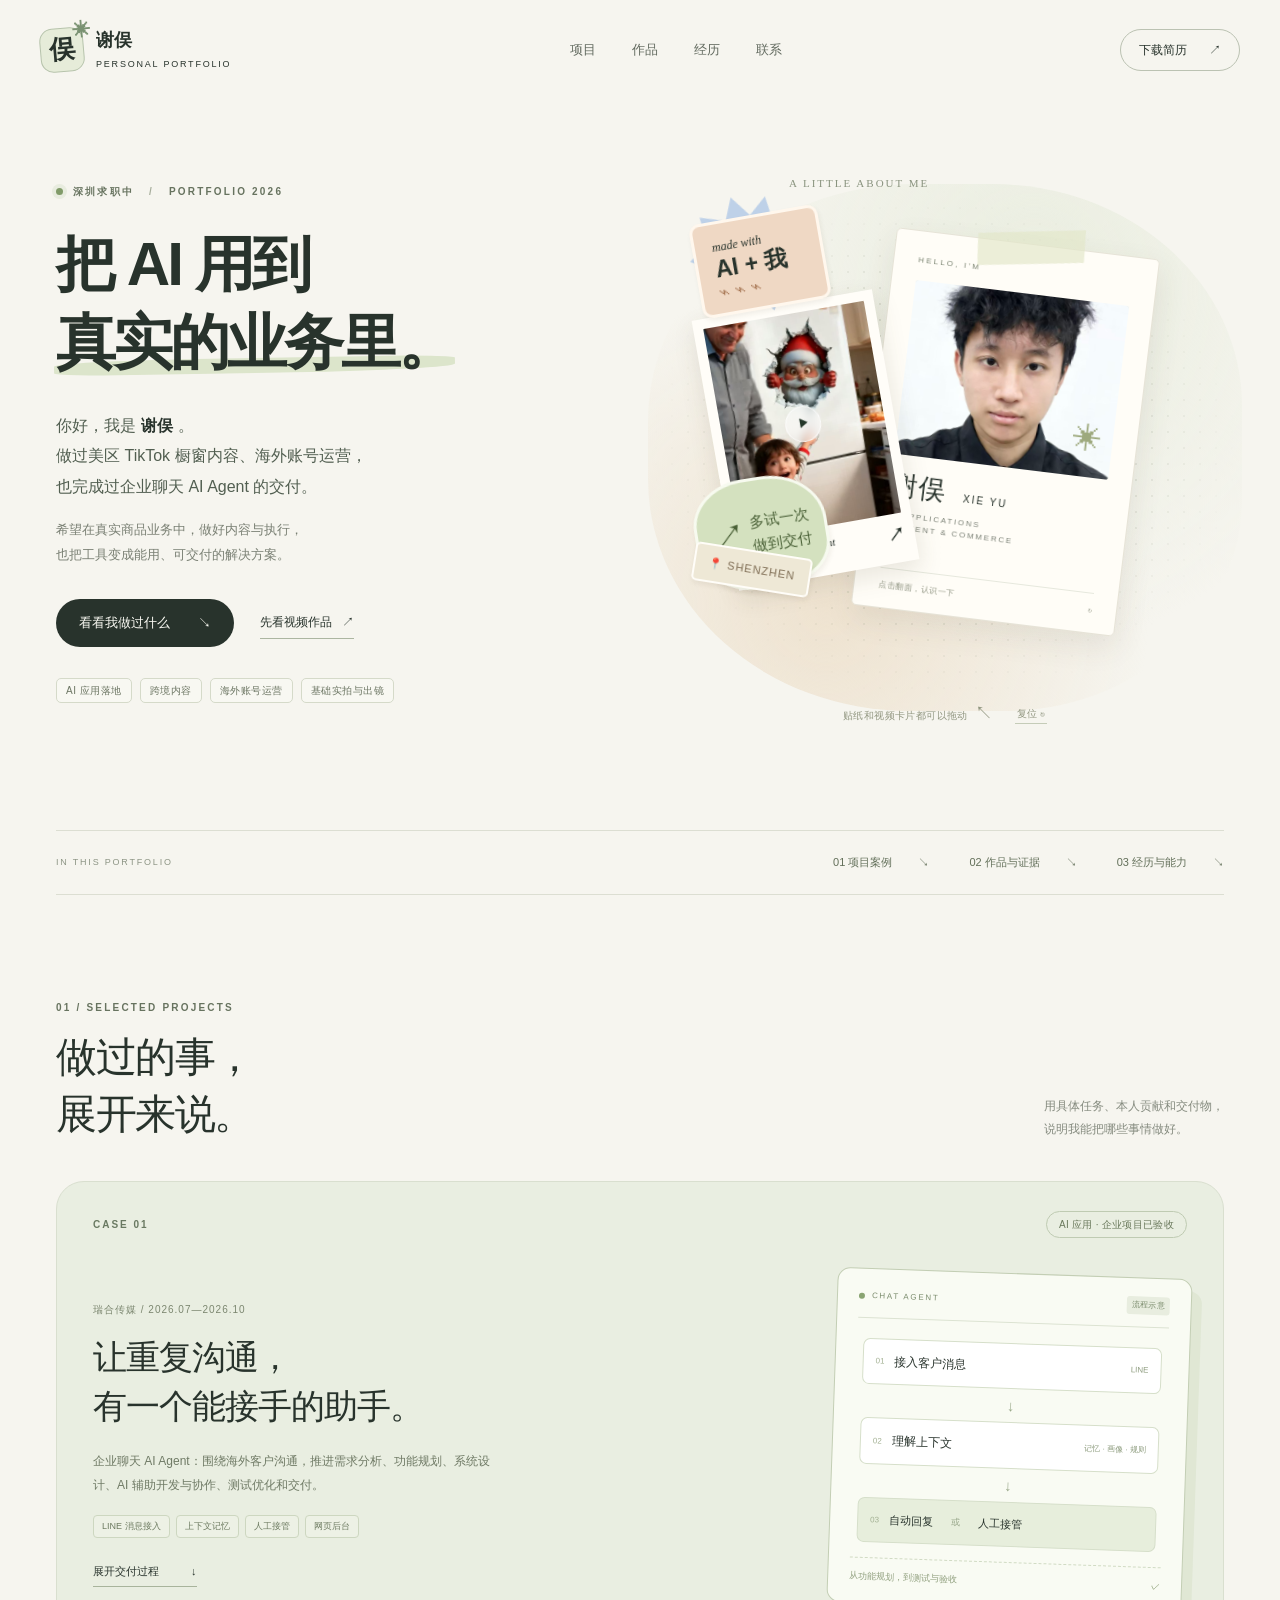
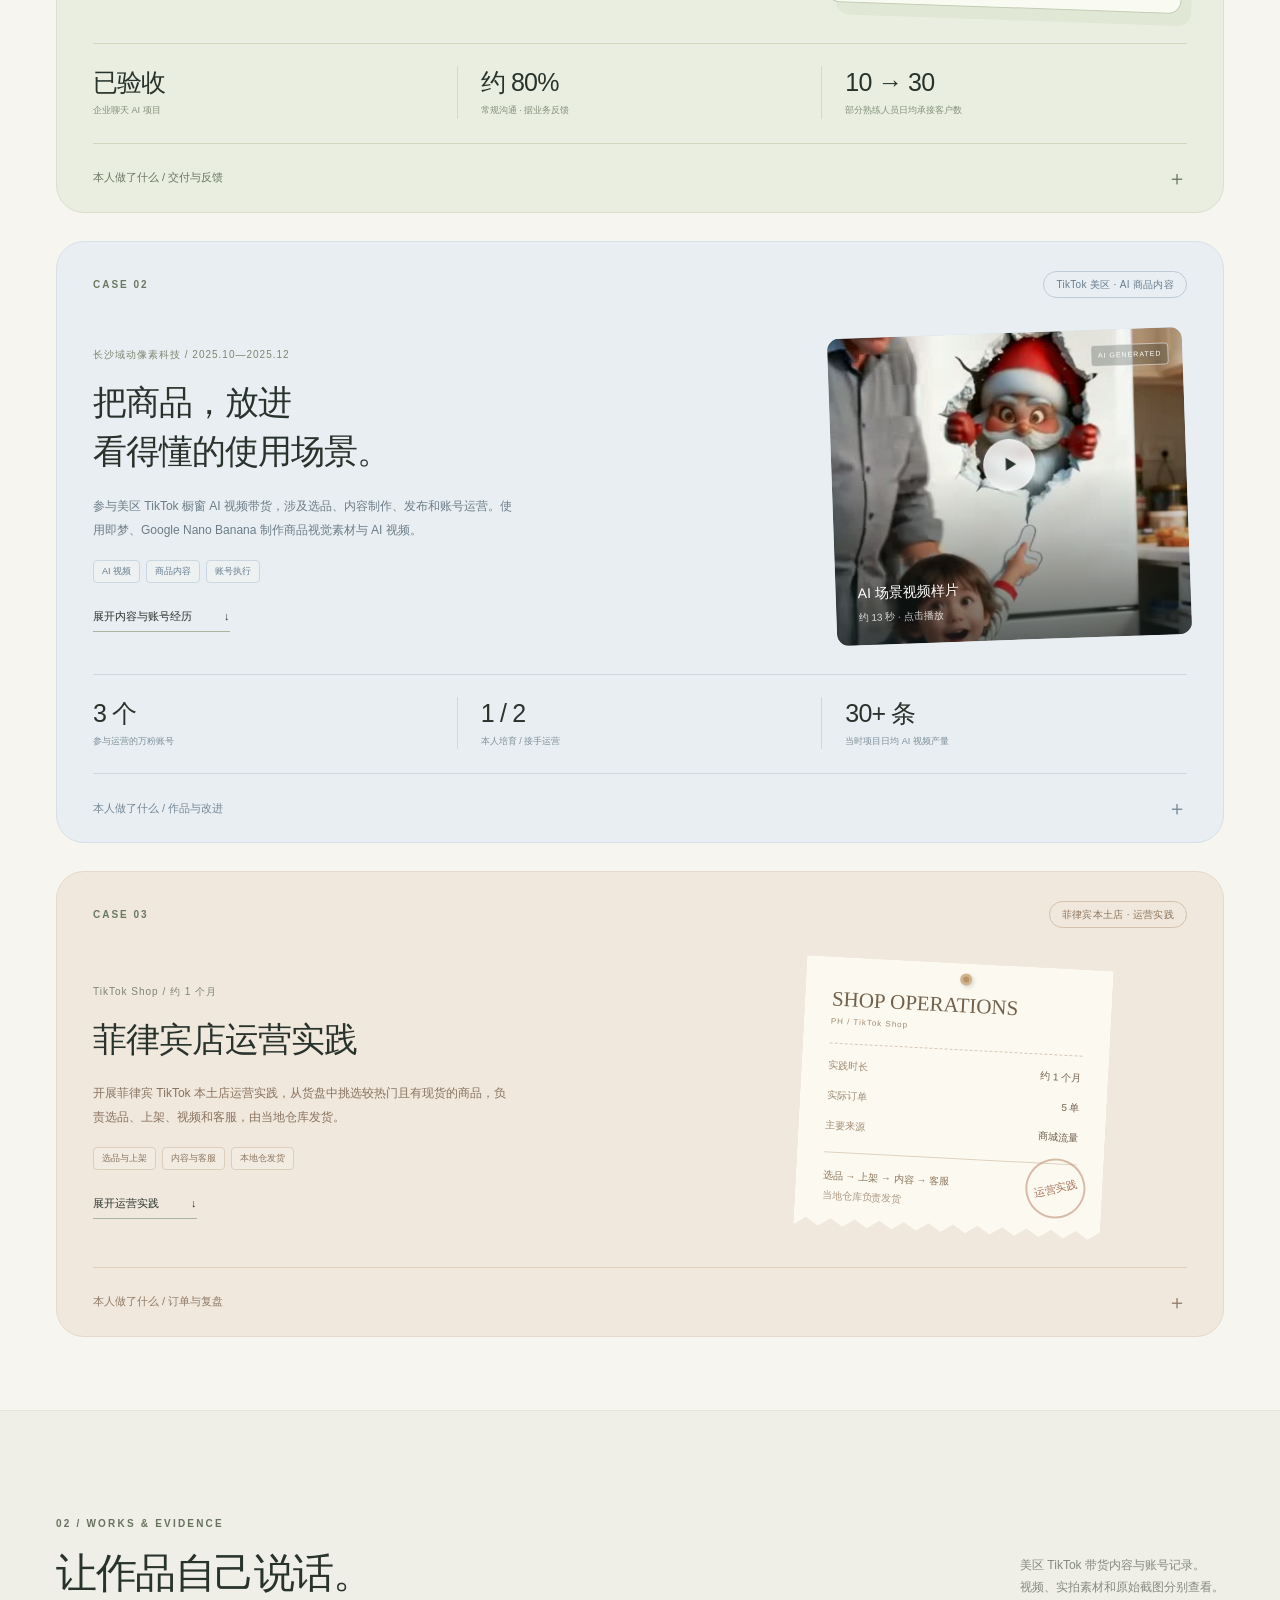
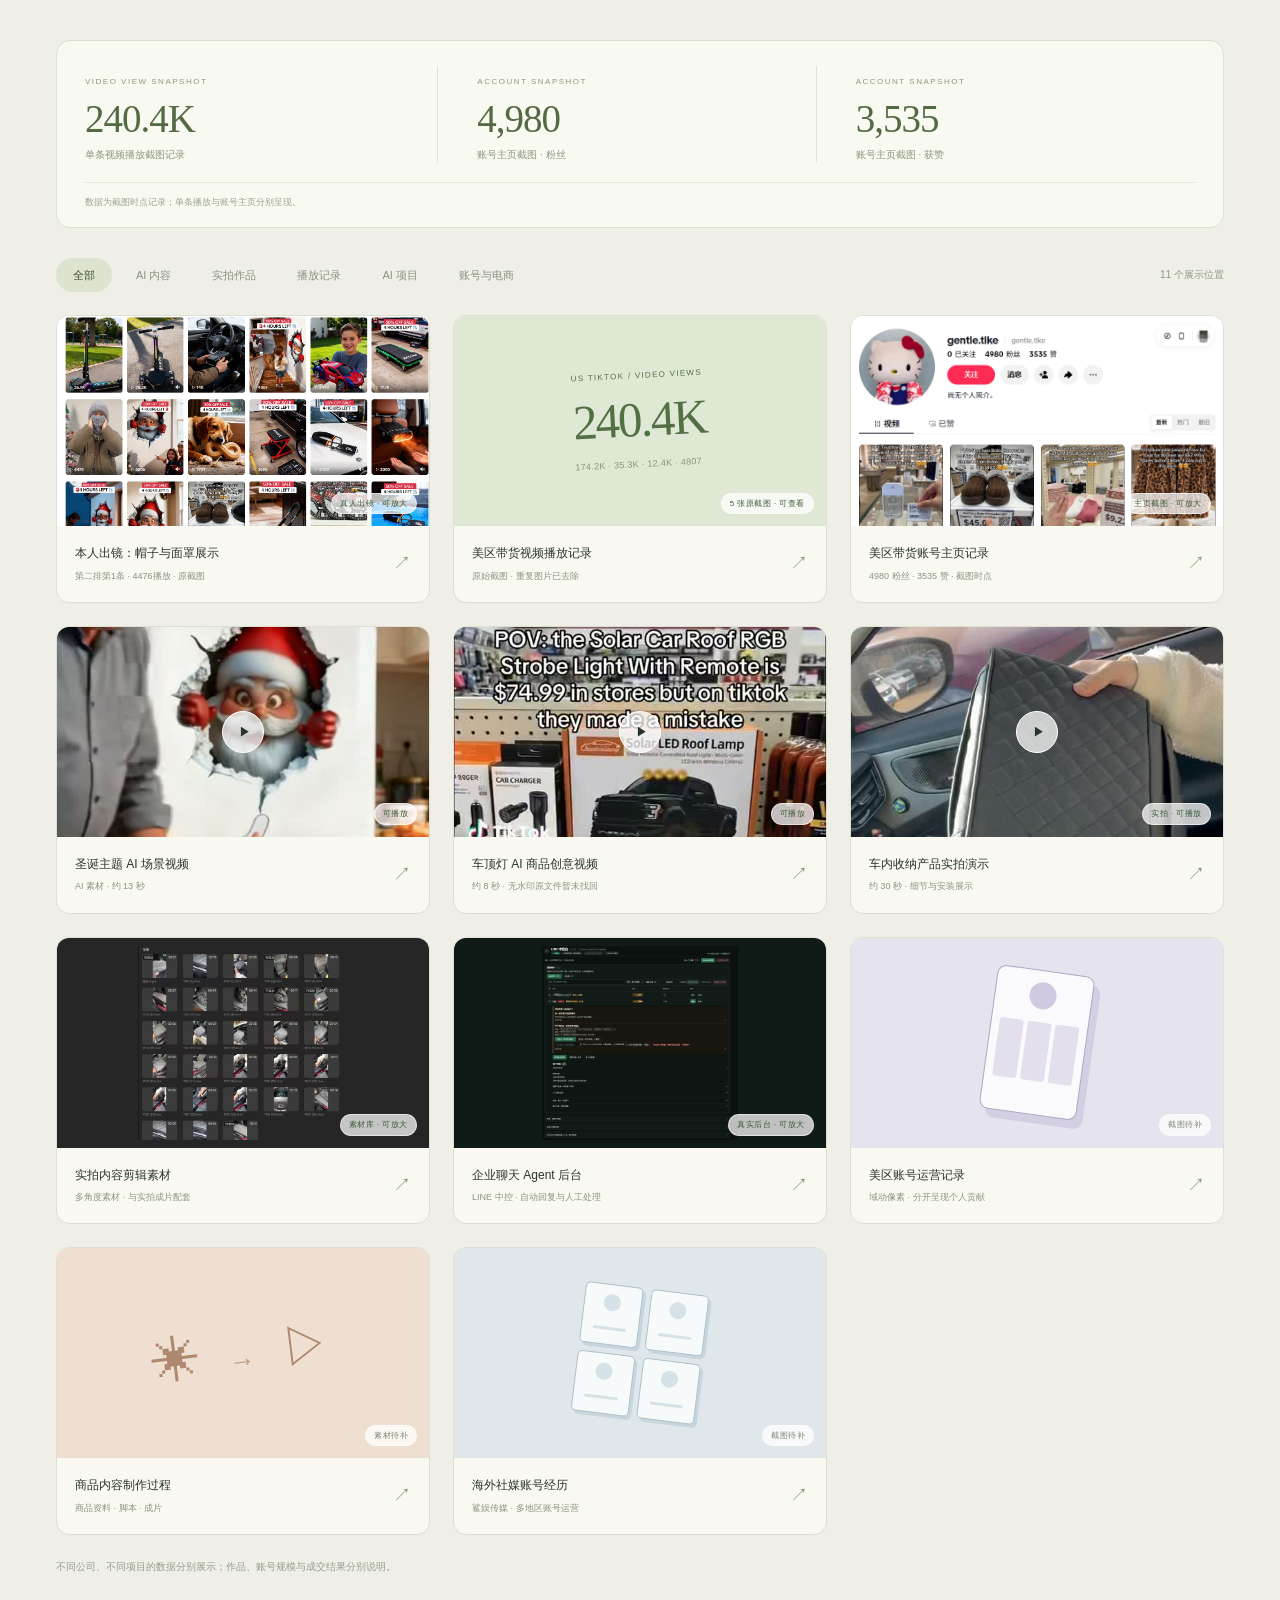
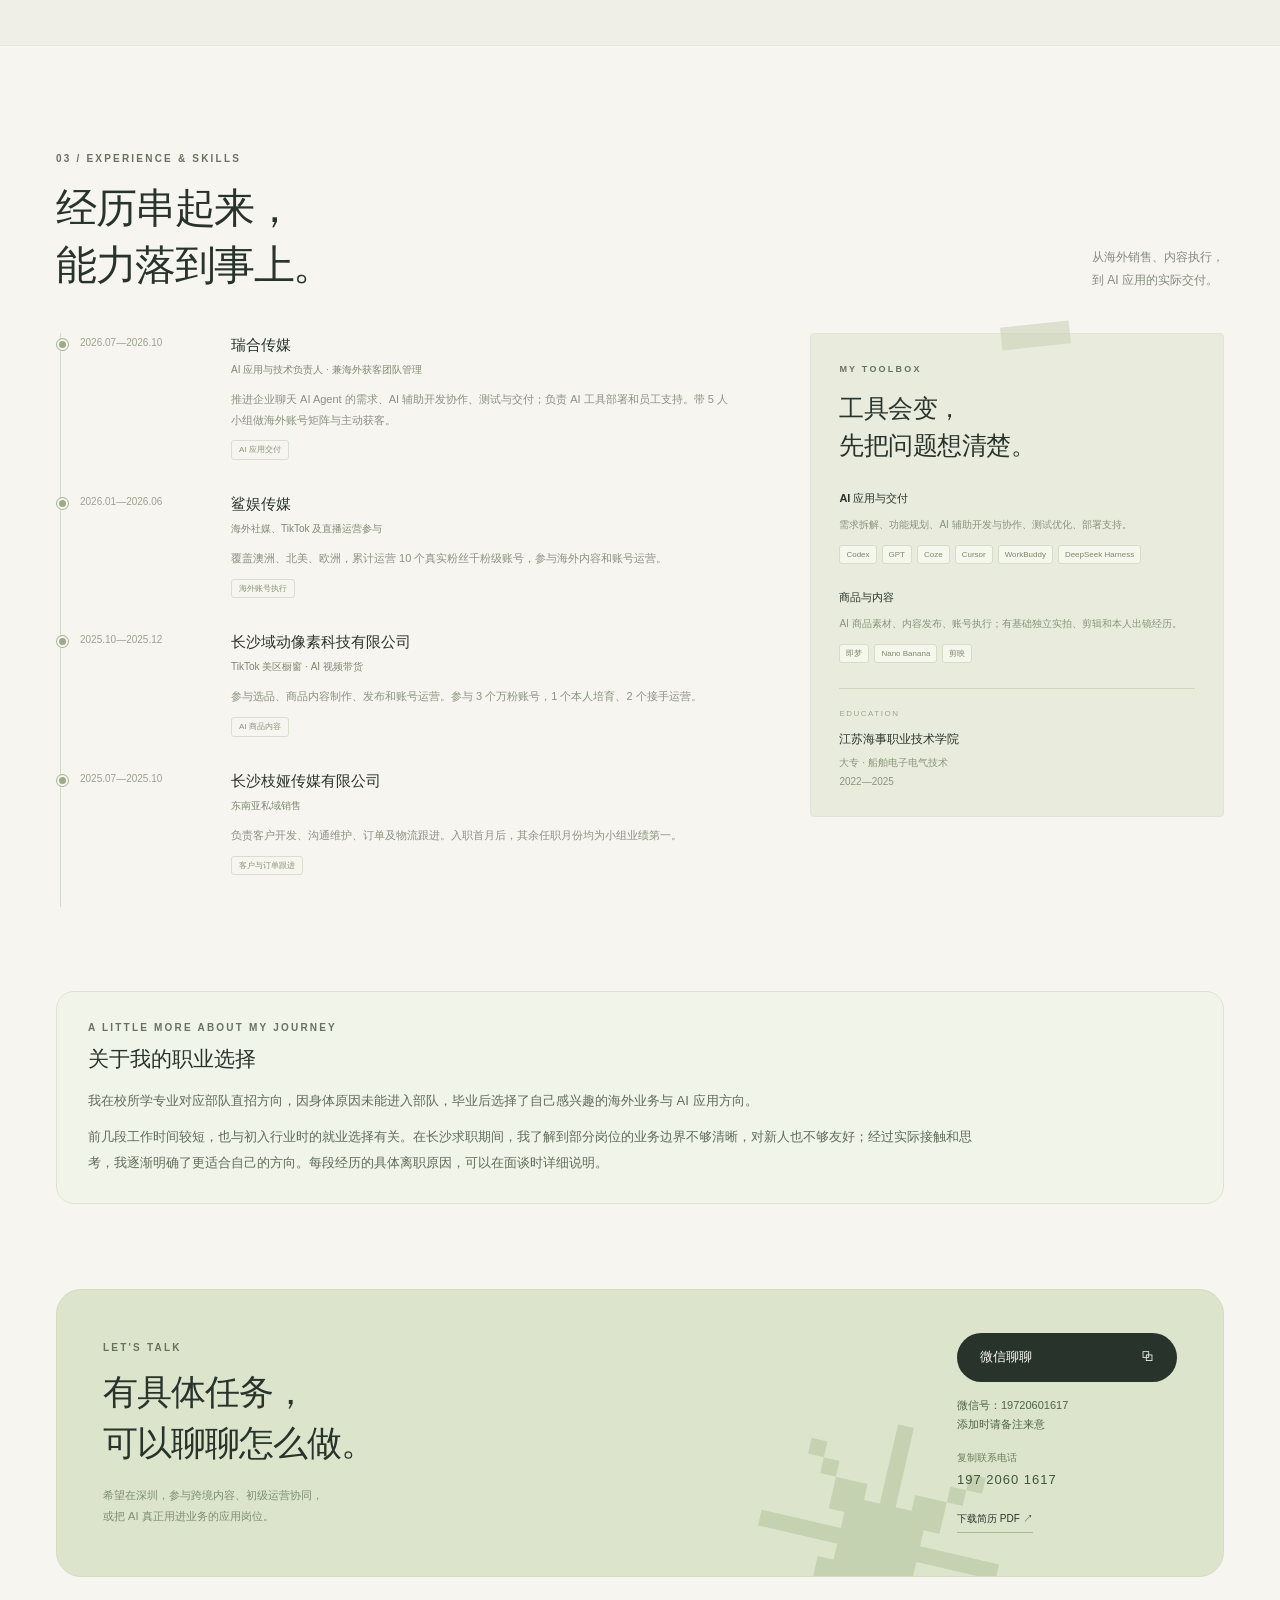
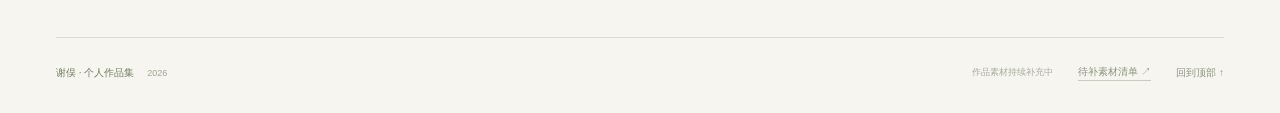
==== commit eef61f82: "Refresh stylesheet after drag fix" ====
--- a/index.html
+++ b/index.html
@@ -7,7 +7,7 @@
   <meta name="description" content="谢俣的个人作品集：AI应用交付、TikTok商品内容与海外账号运营。">
   <title>谢俣 · AI应用与跨境内容作品集</title>
   <link rel="icon" href="assets/favicon.svg" type="image/svg+xml">
-  <link rel="stylesheet" href="styles.css">
+  <link rel="stylesheet" href="styles.css?v=2">
   <script src="logic.js" defer></script>
   <script src="app.js" defer></script>
 </head>
--- a/styles.css
+++ b/styles.css
@@ -13,5 +13,5 @@
 @media(max-width:600px){.proof-contact{grid-template-columns:1fr;padding:16px;gap:8px}.proof-contact>.button{grid-column:1;grid-row:auto;justify-self:start;margin-top:3px}.proof-contact>p{font-size:12px}.proof-contact>span{font-size:10px}.proof-collection{padding:16px}.proof-collection .playback-proofs{grid-template-columns:repeat(2,minmax(0,1fr));gap:14px 11px}.proof-collection .playback-proof>a{height:65px;padding:6px}.proof-collection .playback-proof figcaption{font-size:9px}}
 .moodboard.profile-open .profile-flip{z-index:8;transform:rotate(0deg)}.moodboard.profile-open .sticker.is-dragging{z-index:10}.portrait-space>img{position:absolute;inset:0;width:100%;height:100%;object-fit:cover;object-position:center 32%}.portrait-space:before,.portrait-space:after{display:none}.portrait-spark{z-index:1}.profile-back-copy{font-size:12px;line-height:1.75}.profile-back-note{font-size:10px}@media(max-width:520px){.profile-back-copy{font-size:11px;line-height:1.65;margin-top:11px}.profile-back-note{font-size:9px;margin-top:10px}.profile-back strong{font-size:21px;margin-top:15px}.profile-back .flip-hint{font-size:9px}}@media(max-width:350px){.profile-back-copy{font-size:10px}.profile-back strong{font-size:19px}}
 .career-note{padding-top:64px}.career-note-inner{padding:27px 31px;border:1px solid #dde3d2;border-radius:18px;background:#f1f4e9}.career-note h2{font-size:21px;font-weight:550;line-height:1.4;margin:8px 0 14px}.career-note p{max-width:900px;font-size:13px;line-height:2;color:#5f6d59}.career-note p+p{margin-top:10px}@media(max-width:520px){.career-note{padding-top:42px}.career-note-inner{padding:22px 20px}.career-note h2{font-size:19px}.career-note p{font-size:12px}}
-.sample-polaroid{touch-action:none;cursor:grab;user-select:none;will-change:transform}.sample-polaroid img{user-select:none;pointer-events:none}.sample-polaroid.is-dragging,.moodboard.profile-open .sample-polaroid.is-dragging{cursor:grabbing;z-index:10;transition:none;box-shadow:4px 15px 20px #2d38292b}
+.moodboard{z-index:3}.sample-polaroid{touch-action:none;cursor:grab;user-select:none;will-change:transform}.sample-polaroid img{user-select:none;pointer-events:none}.sample-polaroid.is-dragging,.moodboard.profile-open .sample-polaroid.is-dragging{cursor:grabbing;z-index:10;transition:none;box-shadow:4px 15px 20px #2d38292b}
 @media(prefers-reduced-motion:reduce){html{scroll-behavior:auto}*,*:before,*:after{animation:none!important;transition:none!important}.js-motion .reveal{opacity:1;transform:none}.sticker{will-change:auto}}
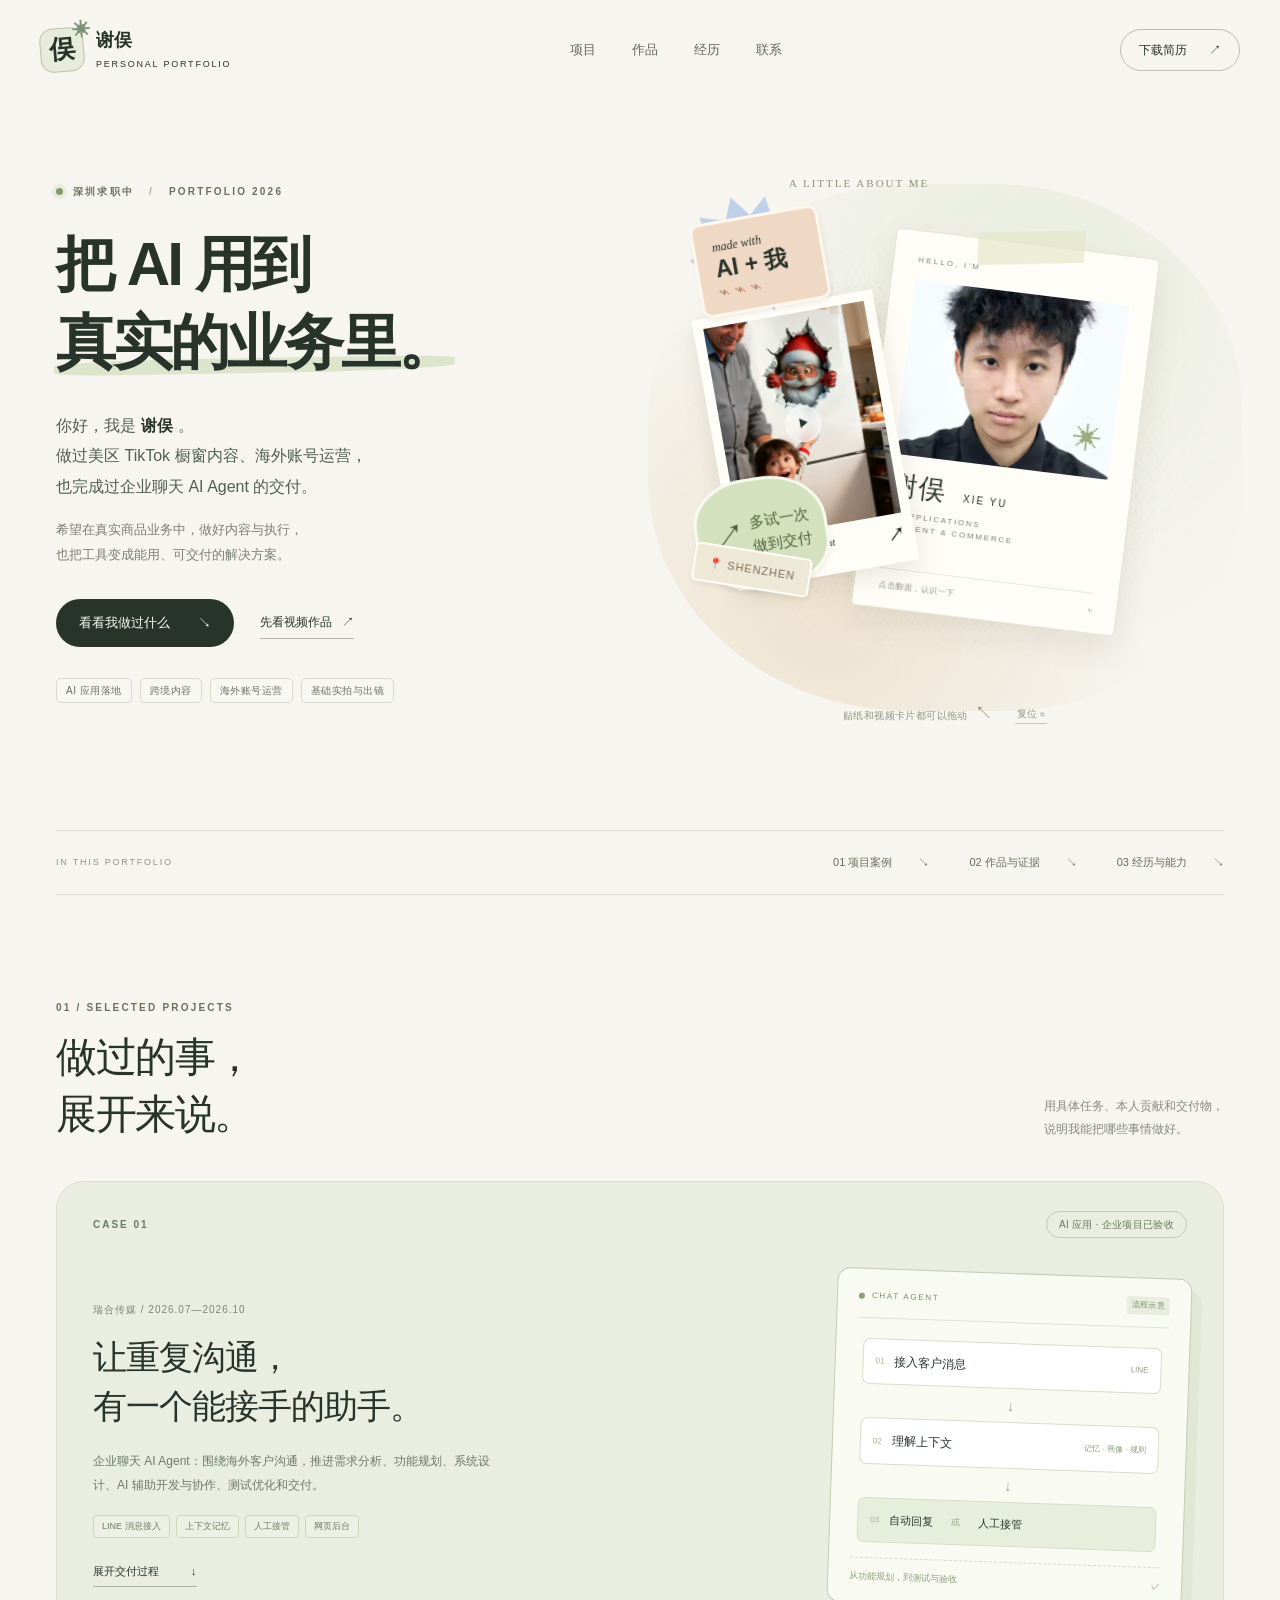
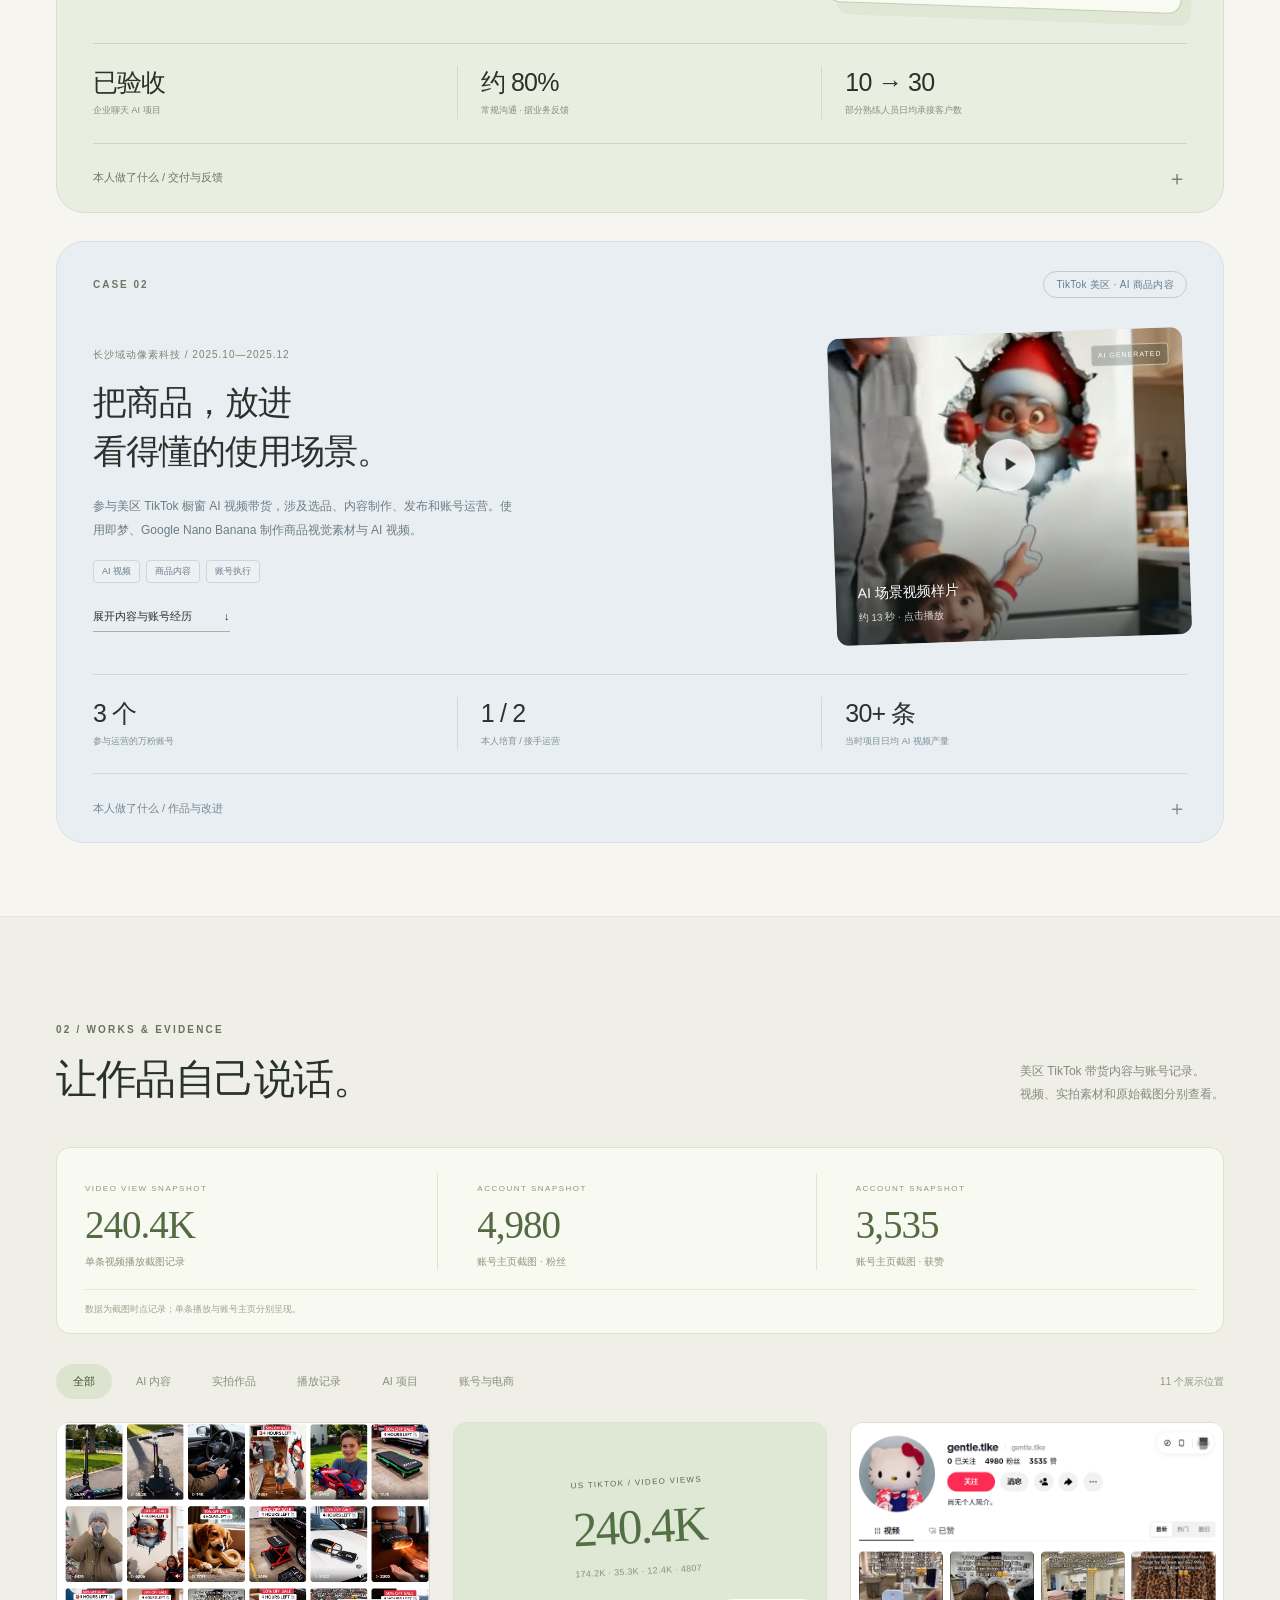
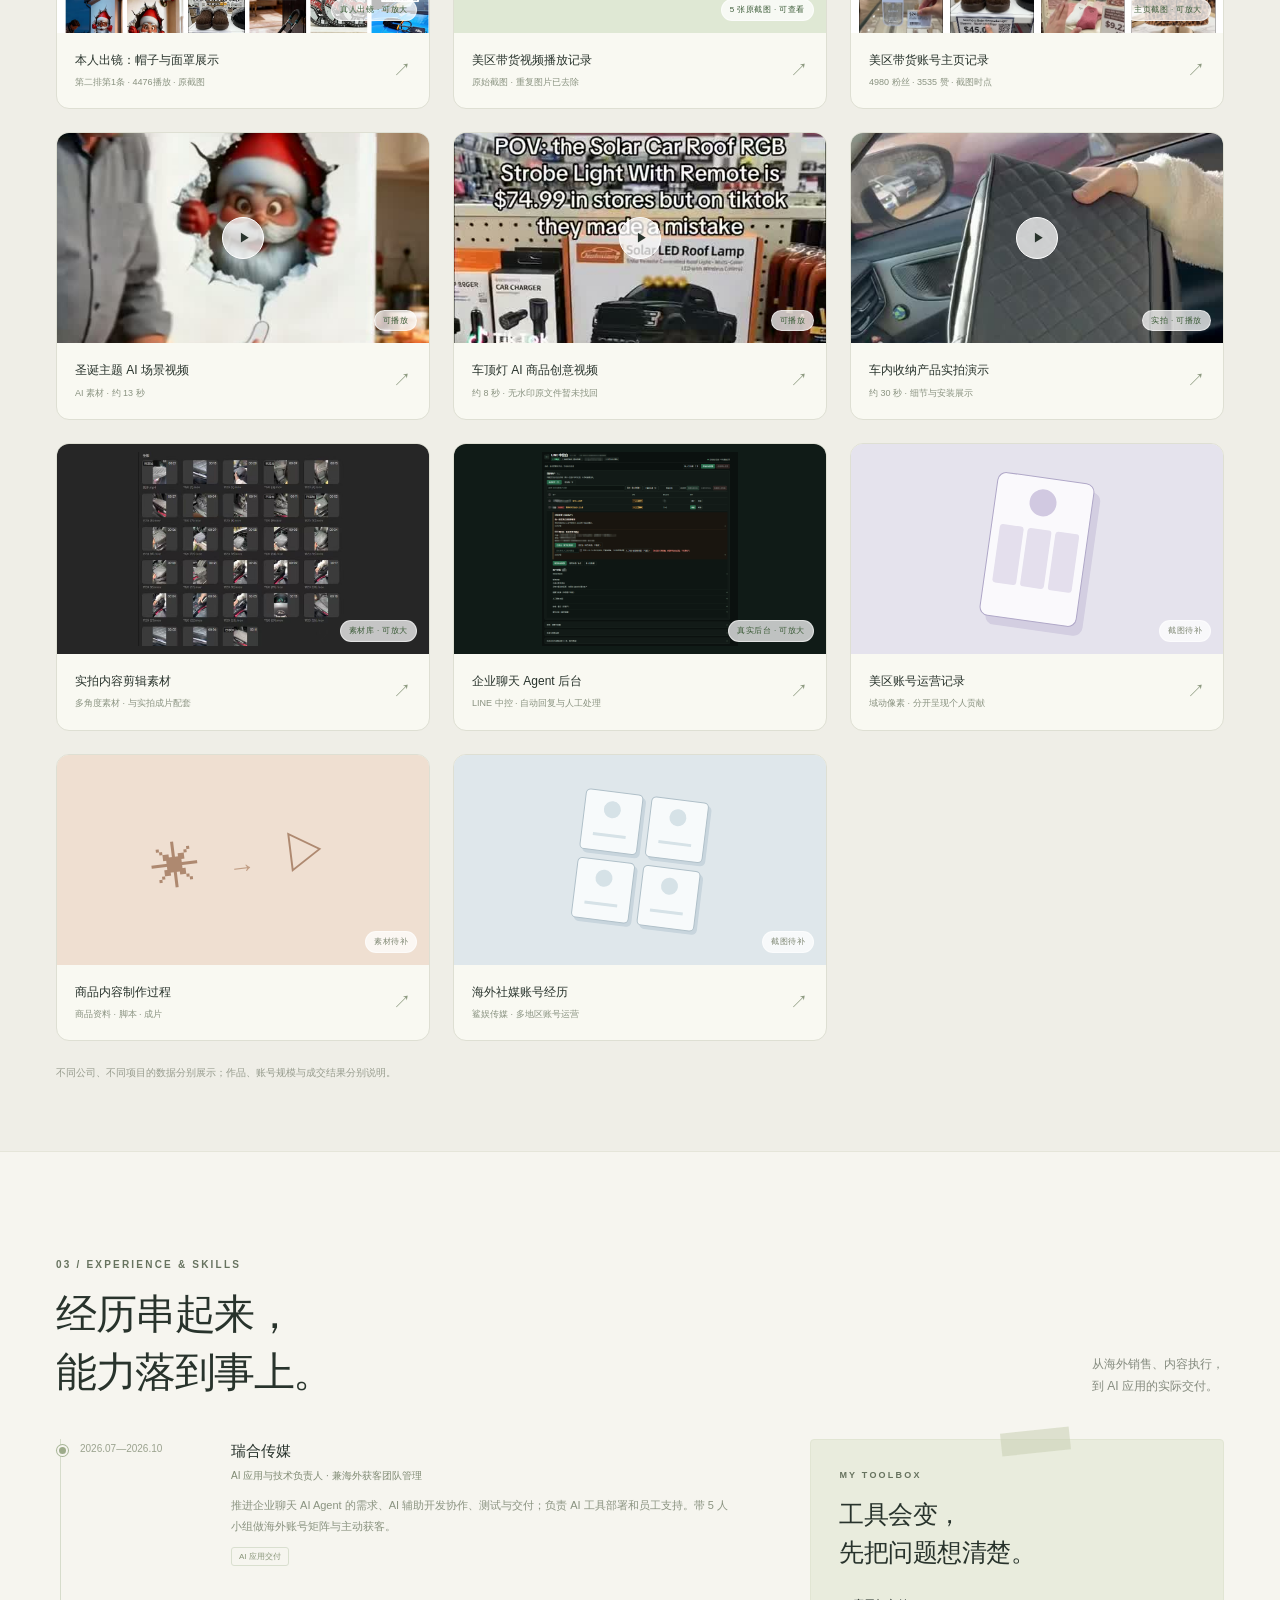
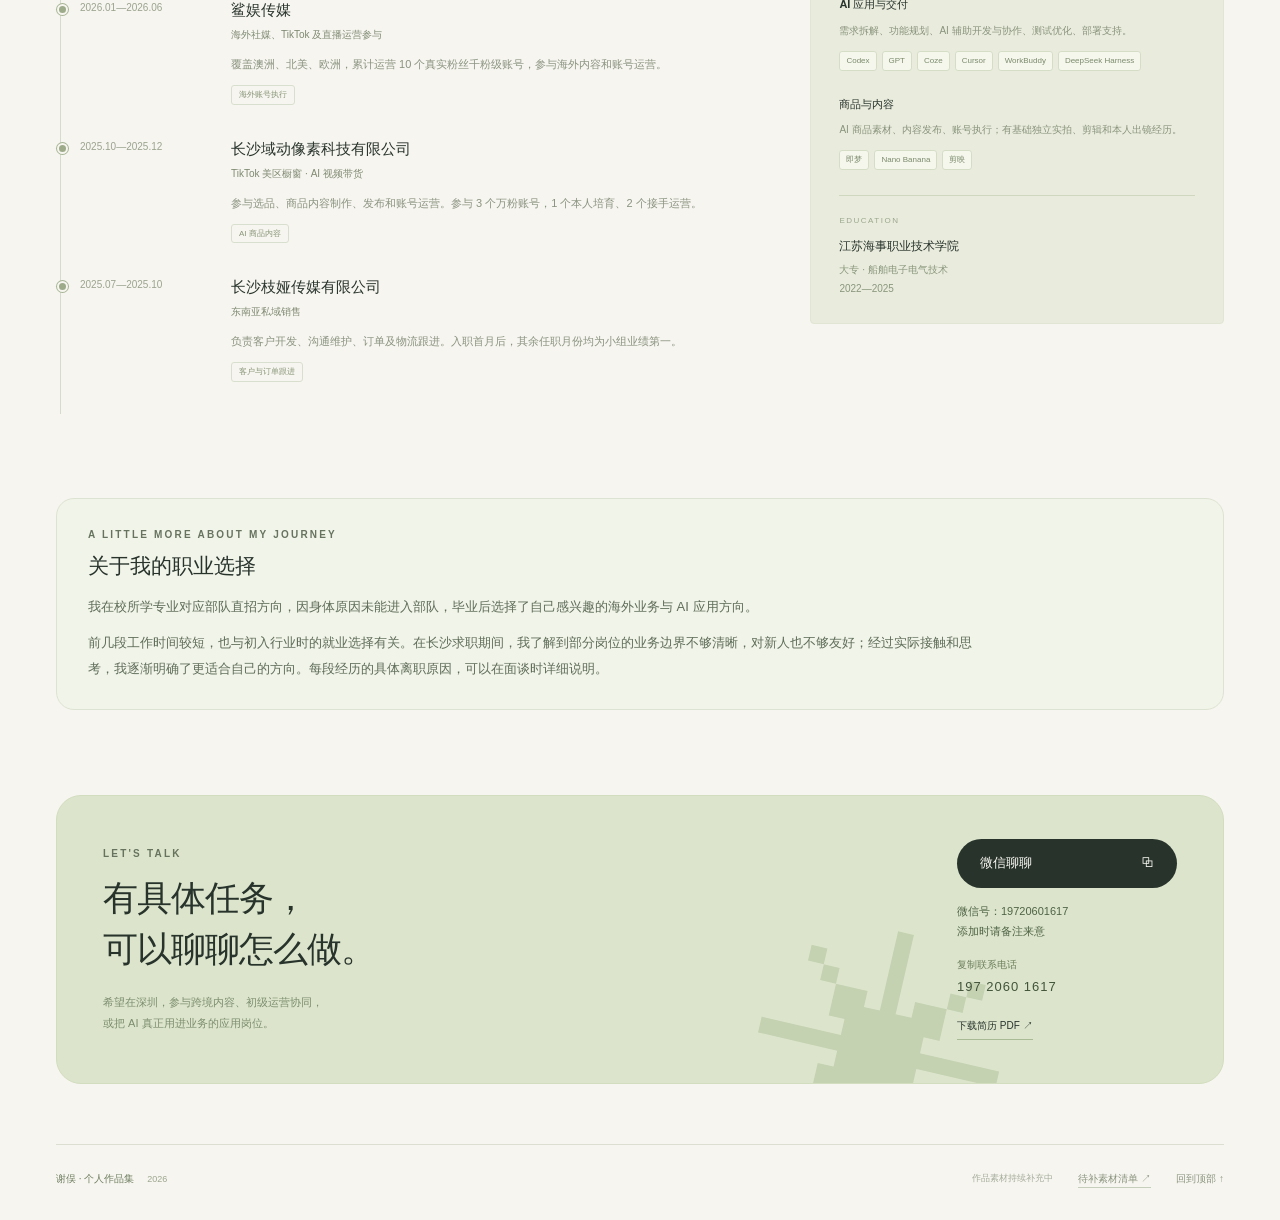
==== commit edf9df88: "Hide Philippines shop case" ====
--- a/index.html
+++ b/index.html
@@ -74,7 +74,7 @@
         <details class="case-details" id="content-details"><summary>本人做了什么 / 作品与改进 <span aria-hidden="true">＋</span></summary><div class="details-body"><div class="case-story"><div><h4>工作内容</h4><p>参与选品和内容方向调整，制作商品素材与 AI 视频，完成内容发布及账号运营。</p></div><div><h4>已有基础</h4><p>有少量独立基础实拍与剪辑经验，脚本主要参考现成内容。参与的 3 个万粉账号中，1 个由本人培育、2 个为接手运营。</p></div><div><h4>复盘方向</h4><p>继续提升商品外观一致性、原创脚本和真实使用展示，把内容表现与商品点击、成交判断结合起来。</p></div></div><p class="evidence-note">产量为当时 AI 内容项目口径，不代表实拍产量或成交成绩。样片制作过程待补齐后展示。</p><div class="evidence-row"><button class="evidence-slot" type="button" data-media="account-domain"><span class="slot-icon">↗</span><strong>账号主页与本人贡献</strong><small>截图位 · 待补充</small></button><button class="evidence-slot" type="button" data-media="content-process"><span class="slot-icon">✳</span><strong>原商品图 → 素材 → 成片</strong><small>过程位 · 待补充</small></button></div></div></details>
       </article>
 
-      <article class="case-card shop-card reveal">
+      <article class="case-card shop-card reveal" hidden>
         <div class="case-top"><span class="case-number">CASE 03</span><span class="case-tag">菲律宾本土店 · 运营实践</span></div>
         <div class="case-main"><div class="case-copy"><span class="case-kicker">TikTok Shop / 约 1 个月</span><h3>菲律宾店运营实践</h3><p>开展菲律宾 TikTok 本土店运营实践，从货盘中挑选较热门且有现货的商品，负责选品、上架、视频和客服，由当地仓库发货。</p><div class="case-pills"><span>选品与上架</span><span>内容与客服</span><span>本地仓发货</span></div><a class="case-jump" href="#shop-details">展开运营实践 <span>↓</span></a></div><div class="shop-visual"><span class="receipt-pin" aria-hidden="true"></span><div class="receipt-head">SHOP OPERATIONS<span>PH / TikTok Shop</span></div><div class="receipt-line"><span>实践时长</span><b>约 1 个月</b></div><div class="receipt-line"><span>实际订单</span><b>5 单</b></div><div class="receipt-line"><span>主要来源</span><b>商城流量</b></div><div class="receipt-divider"></div><p>选品 → 上架 → 内容 → 客服<br><span>当地仓库负责发货</span></p><span class="receipt-stamp">运营实践</span></div></div>
         <details class="case-details" id="shop-details"><summary>本人做了什么 / 订单与复盘 <span aria-hidden="true">＋</span></summary><div class="details-body"><div class="case-story"><div><h4>选择商品</h4><p>优先从现成货盘中选择较热门且有现货的商品，结合售价与货源成本判断初步空间。</p></div><div><h4>本人负责</h4><p>选品、商品上架、视频和客服；订单由菲律宾当地仓库发货。期间共出 5 单，主要来自商城流量。</p></div><div><h4>实践收获</h4><p>了解多环节运营执行的时间成本，继续补强完整费用核算、内容转化和持续经营判断。</p></div></div></div></details>
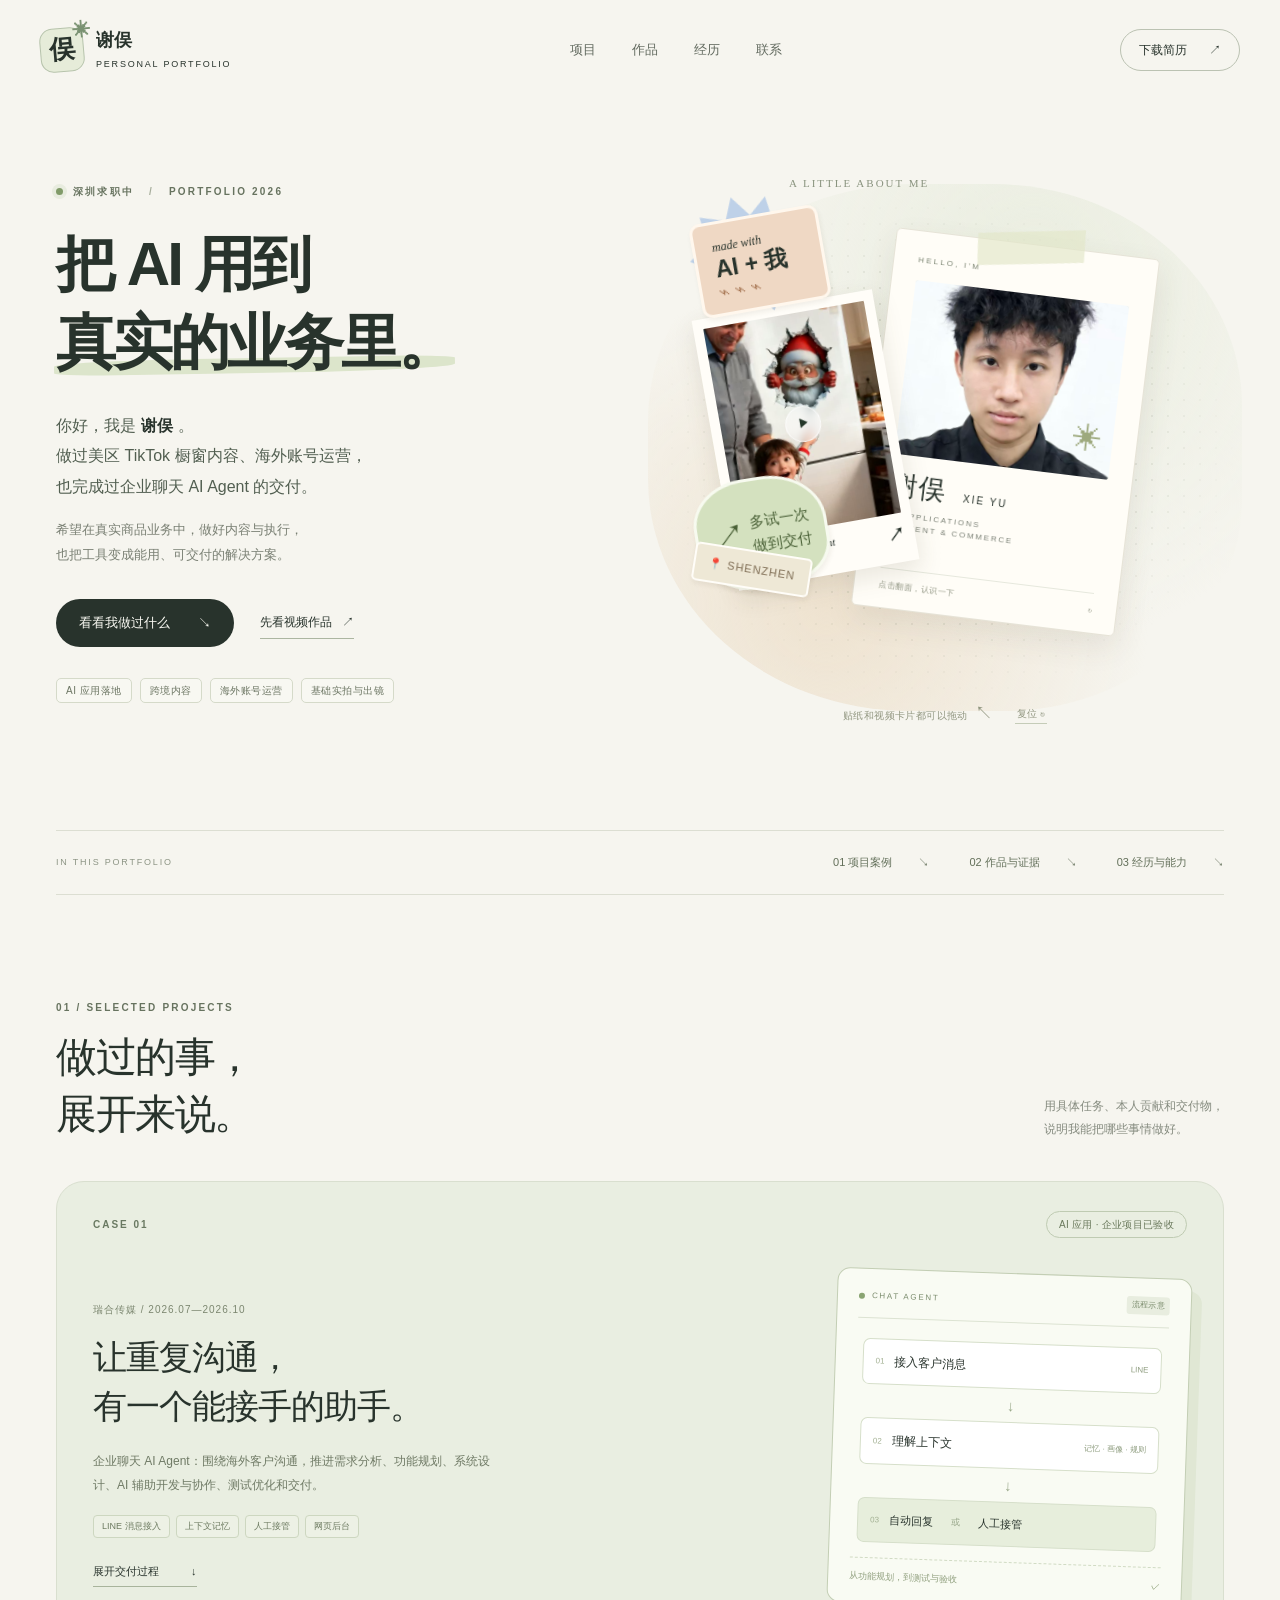
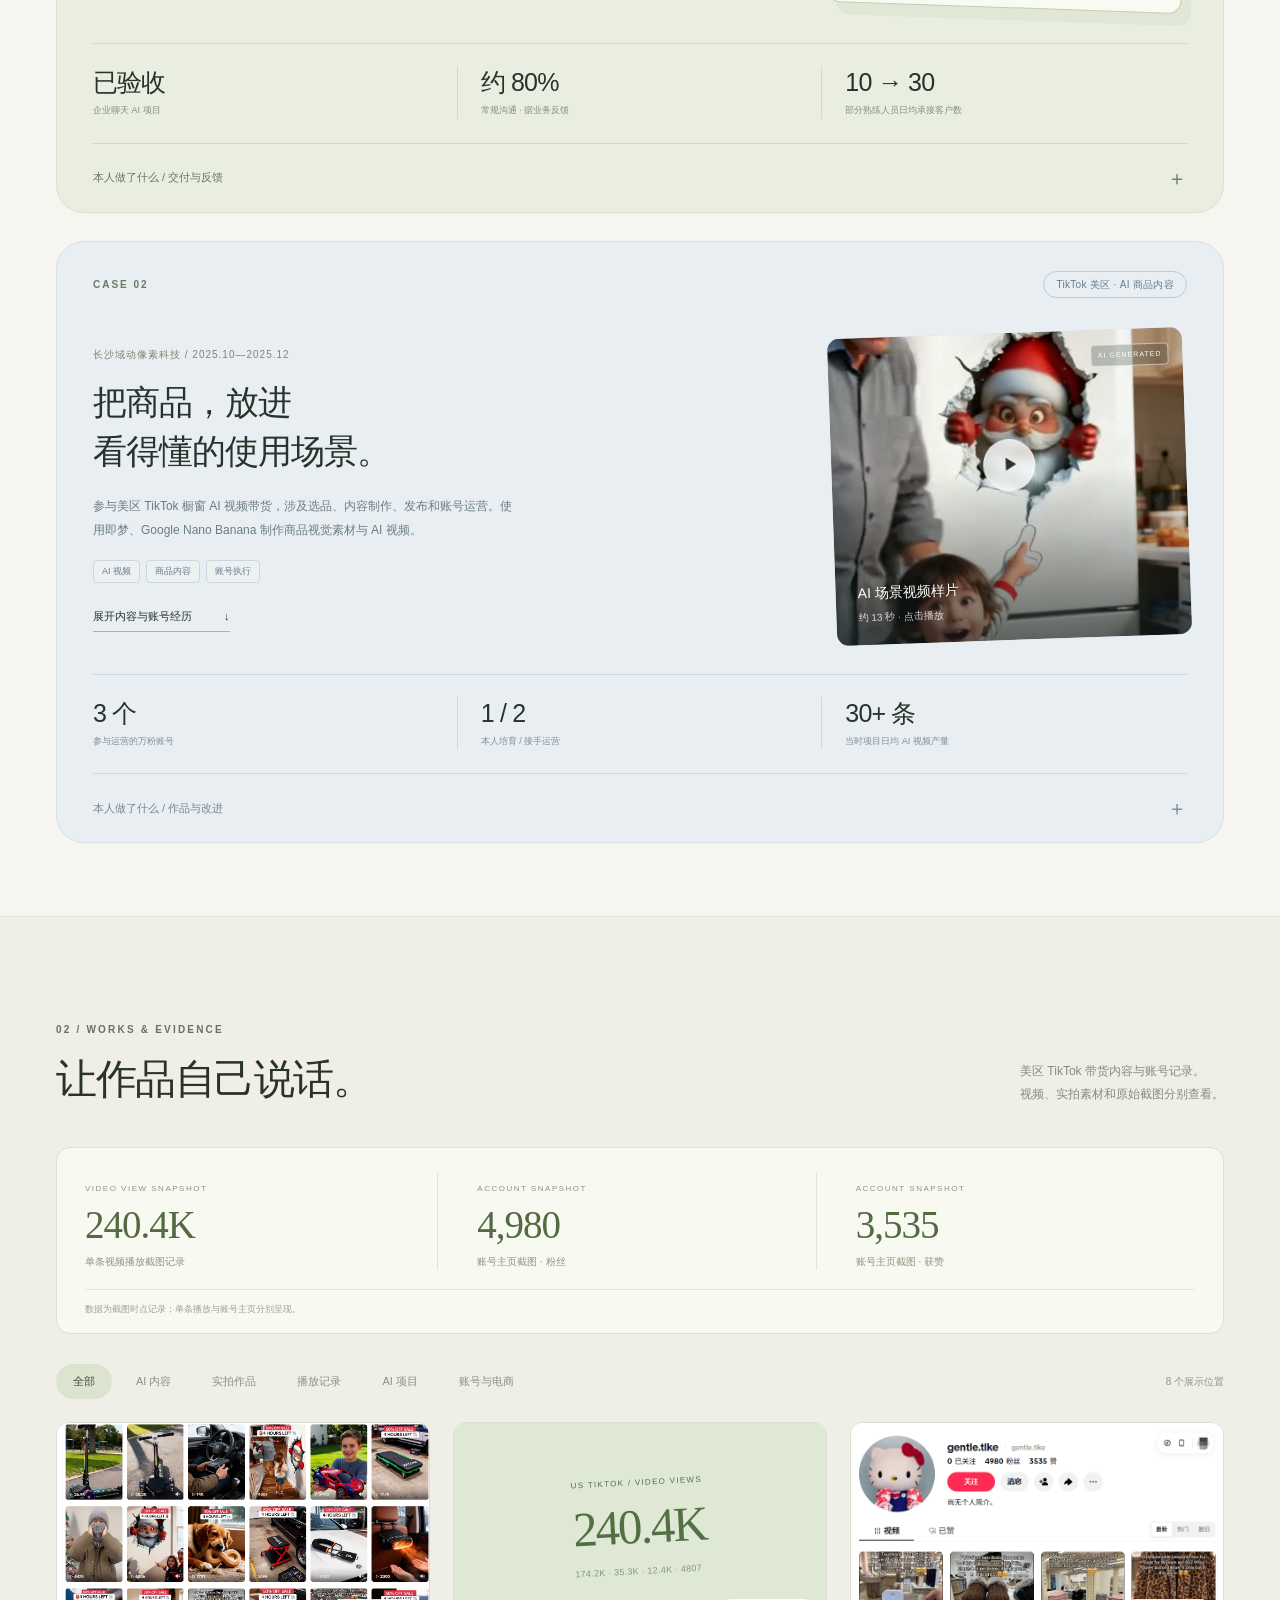
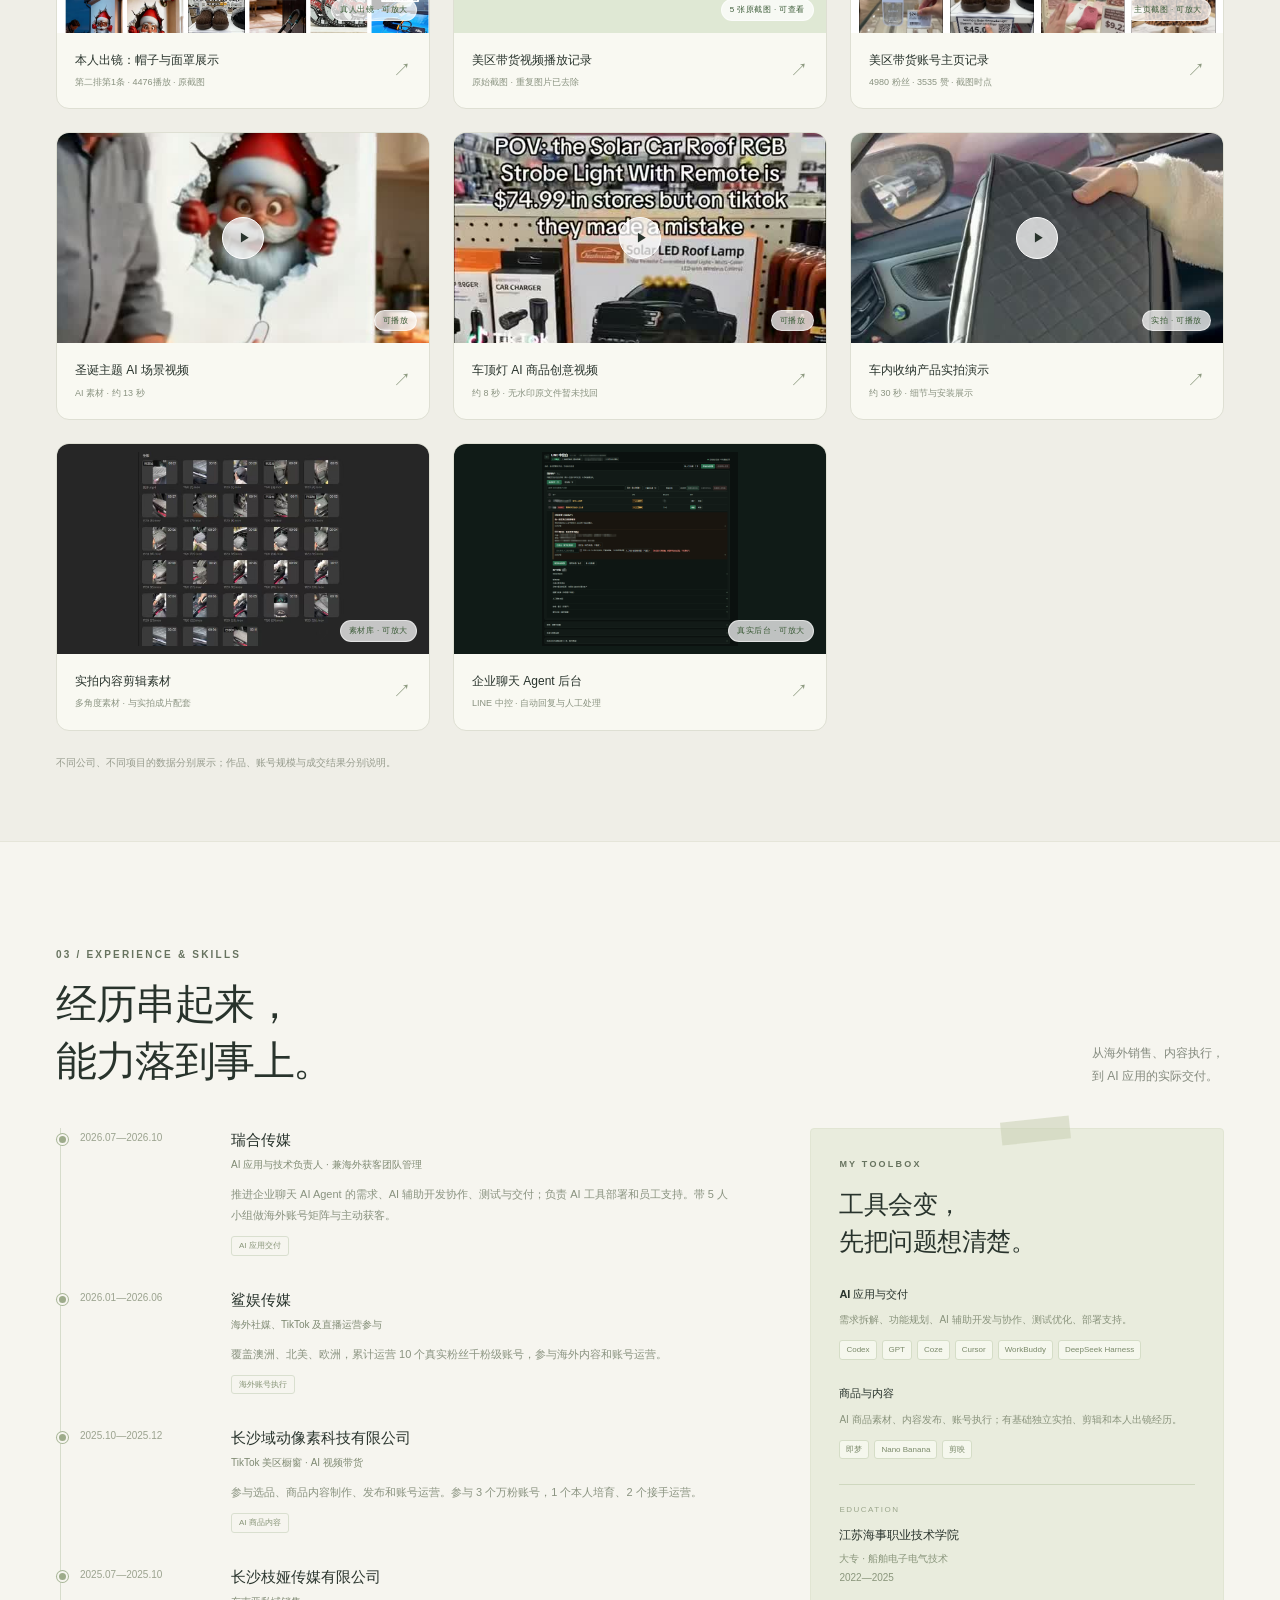
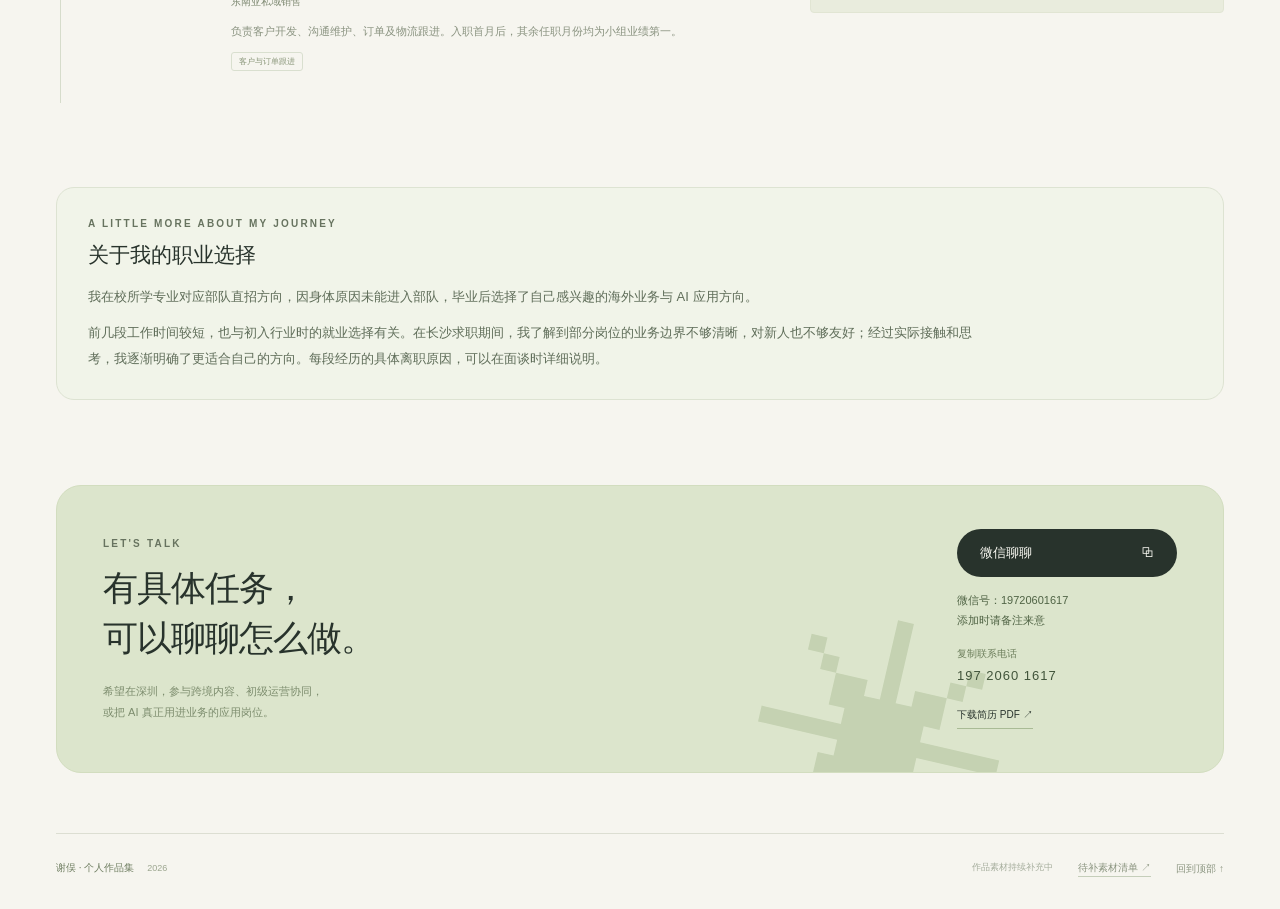
==== commit de4856b0: "Hide unfinished portfolio cards" ====
--- a/index.html
+++ b/index.html
@@ -84,7 +84,7 @@
     <section class="works-section section-space" id="works" aria-labelledby="works-title"><div class="shell">
       <div class="section-heading reveal"><div><span class="eyebrow">02 / WORKS & EVIDENCE</span><h2 id="works-title">让作品自己说话。</h2></div><p>美区 TikTok 带货内容与账号记录。<br>视频、实拍素材和原始截图分别查看。</p></div>
       <div class="performance-summary reveal" aria-label="已提供的播放量和账号截图数据"><div><span>VIDEO VIEW SNAPSHOT</span><strong>240.4K</strong><p>单条视频播放截图记录</p></div><div><span>ACCOUNT SNAPSHOT</span><strong>4,980</strong><p>账号主页截图 · 粉丝</p></div><div><span>ACCOUNT SNAPSHOT</span><strong>3,535</strong><p>账号主页截图 · 获赞</p></div><small>数据为截图时点记录；单条播放与账号主页分别呈现。</small></div>
-      <div class="works-toolbar"><div class="filter-group" role="group" aria-label="筛选作品"><button class="filter-button active" type="button" data-filter="all" aria-pressed="true">全部</button><button class="filter-button" type="button" data-filter="content" aria-pressed="false">AI 内容</button><button class="filter-button" type="button" data-filter="real" aria-pressed="false">实拍作品</button><button class="filter-button" type="button" data-filter="records" aria-pressed="false">播放记录</button><button class="filter-button" type="button" data-filter="ai" aria-pressed="false">AI 项目</button><button class="filter-button" type="button" data-filter="commerce" aria-pressed="false">账号与电商</button></div><span class="works-count" id="works-count" aria-live="polite">11 个展示位置</span></div>
+      <div class="works-toolbar"><div class="filter-group" role="group" aria-label="筛选作品"><button class="filter-button active" type="button" data-filter="all" aria-pressed="true">全部</button><button class="filter-button" type="button" data-filter="content" aria-pressed="false">AI 内容</button><button class="filter-button" type="button" data-filter="real" aria-pressed="false">实拍作品</button><button class="filter-button" type="button" data-filter="records" aria-pressed="false">播放记录</button><button class="filter-button" type="button" data-filter="ai" aria-pressed="false">AI 项目</button><button class="filter-button" type="button" data-filter="commerce" aria-pressed="false">账号与电商</button></div><span class="works-count" id="works-count" aria-live="polite">8 个展示位置</span></div>
       <div class="gallery-grid" id="gallery">
         <button class="gallery-card gallery-account" type="button" data-category="real" data-media="us-content-grid"><span class="gallery-image"><img src="assets/us-content-grid.png" alt="美区TikTok视频列表，第二排第1条为本人出镜的帽子与面罩展示，截图显示4476播放" width="1329" height="861" loading="lazy"><span class="gallery-status ready">真人出镜 · 可放大</span></span><span class="gallery-caption"><b>本人出镜：帽子与面罩展示</b><small>第二排第1条 · 4476播放 · 原截图</small><span aria-hidden="true">↗</span></span></button>
         <button class="gallery-card gallery-records" type="button" data-category="records" data-media="us-video-views"><span class="gallery-placeholder mint"><span class="view-record-cover"><small>US TIKTOK / VIDEO VIEWS</small><strong>240.4K</strong><span>174.2K · 35.3K · 12.4K · 4807</span></span><span class="gallery-status ready">5 张原截图 · 可查看</span></span><span class="gallery-caption"><b>美区带货视频播放记录</b><small>原始截图 · 重复图片已去除</small><span aria-hidden="true">↗</span></span></button>
@@ -94,9 +94,9 @@
         <button class="gallery-card gallery-video" type="button" data-category="real" data-media="car-real"><span class="gallery-image"><img src="assets/car-organizer-poster.jpg" alt="车内收纳产品实拍展示封面" width="540" height="960" loading="lazy"><span class="gallery-play" aria-hidden="true">▶</span><span class="gallery-status ready">实拍 · 可播放</span></span><span class="gallery-caption"><b>车内收纳产品实拍演示</b><small>约 30 秒 · 细节与安装展示</small><span aria-hidden="true">↗</span></span></button>
         <button class="gallery-card gallery-source" type="button" data-category="real" data-media="car-source"><span class="gallery-image"><img src="assets/car-organizer-source-library.jpg" alt="车内收纳产品实拍剪辑素材库，包含多个细节和安装展示片段" width="706" height="653" loading="lazy"><span class="gallery-status ready">素材库 · 可放大</span></span><span class="gallery-caption"><b>实拍内容剪辑素材</b><small>多角度素材 · 与实拍成片配套</small><span aria-hidden="true">↗</span></span></button>
         <button class="gallery-card gallery-dashboard" type="button" data-category="ai" data-media="agent-dashboard"><span class="gallery-image"><img src="assets/line-agent-dashboard.png" alt="LINE聊天Agent中控后台，显示客户列表和人工处理界面" width="1178" height="1168" loading="lazy"><span class="gallery-status ready">真实后台 · 可放大</span></span><span class="gallery-caption"><b>企业聊天 Agent 后台</b><small>LINE 中控 · 自动回复与人工处理</small><span aria-hidden="true">↗</span></span></button>
-        <button class="gallery-card" type="button" data-category="commerce" data-media="account-domain"><span class="gallery-placeholder lavender"><span class="placeholder-art account-art" aria-hidden="true"><i></i><b></b><b></b><b></b></span><span class="gallery-status">截图待补</span></span><span class="gallery-caption"><b>美区账号运营记录</b><small>域动像素 · 分开呈现个人贡献</small><span aria-hidden="true">↗</span></span></button>
-        <button class="gallery-card" type="button" data-category="content" data-media="content-process"><span class="gallery-placeholder peach"><span class="placeholder-art frame-art" aria-hidden="true">✳ <i>→</i> ▷</span><span class="gallery-status">素材待补</span></span><span class="gallery-caption"><b>商品内容制作过程</b><small>商品资料 · 脚本 · 成片</small><span aria-hidden="true">↗</span></span></button>
-        <button class="gallery-card" type="button" data-category="commerce" data-media="account-shayu"><span class="gallery-placeholder sky"><span class="placeholder-art matrix-art" aria-hidden="true"><i></i><i></i><i></i><i></i></span><span class="gallery-status">截图待补</span></span><span class="gallery-caption"><b>海外社媒账号经历</b><small>鲨娱传媒 · 多地区账号运营</small><span aria-hidden="true">↗</span></span></button>
+        <!-- <button class="gallery-card" type="button" data-category="commerce" data-media="account-domain"><span class="gallery-placeholder lavender"><span class="placeholder-art account-art" aria-hidden="true"><i></i><b></b><b></b><b></b></span><span class="gallery-status">截图待补</span></span><span class="gallery-caption"><b>美区账号运营记录</b><small>域动像素 · 分开呈现个人贡献</small><span aria-hidden="true">↗</span></span></button> -->
+        <!-- <button class="gallery-card" type="button" data-category="content" data-media="content-process"><span class="gallery-placeholder peach"><span class="placeholder-art frame-art" aria-hidden="true">✳ <i>→</i> ▷</span><span class="gallery-status">素材待补</span></span><span class="gallery-caption"><b>商品内容制作过程</b><small>商品资料 · 脚本 · 成片</small><span aria-hidden="true">↗</span></span></button> -->
+        <!-- <button class="gallery-card" type="button" data-category="commerce" data-media="account-shayu"><span class="gallery-placeholder sky"><span class="placeholder-art matrix-art" aria-hidden="true"><i></i><i></i><i></i><i></i></span><span class="gallery-status">截图待补</span></span><span class="gallery-caption"><b>海外社媒账号经历</b><small>鲨娱传媒 · 多地区账号运营</small><span aria-hidden="true">↗</span></span></button> -->
       </div><p class="gallery-footnote">不同公司、不同项目的数据分别展示；作品、账号规模与成交结果分别说明。</p></div></section>
 
     <section class="experience shell section-space" id="experience" aria-labelledby="experience-title"><div class="section-heading reveal"><div><span class="eyebrow">03 / EXPERIENCE & SKILLS</span><h2 id="experience-title">经历串起来，<br>能力落到事上。</h2></div><p>从海外销售、内容执行，<br>到 AI 应用的实际交付。</p></div><div class="experience-layout"><div class="timeline">
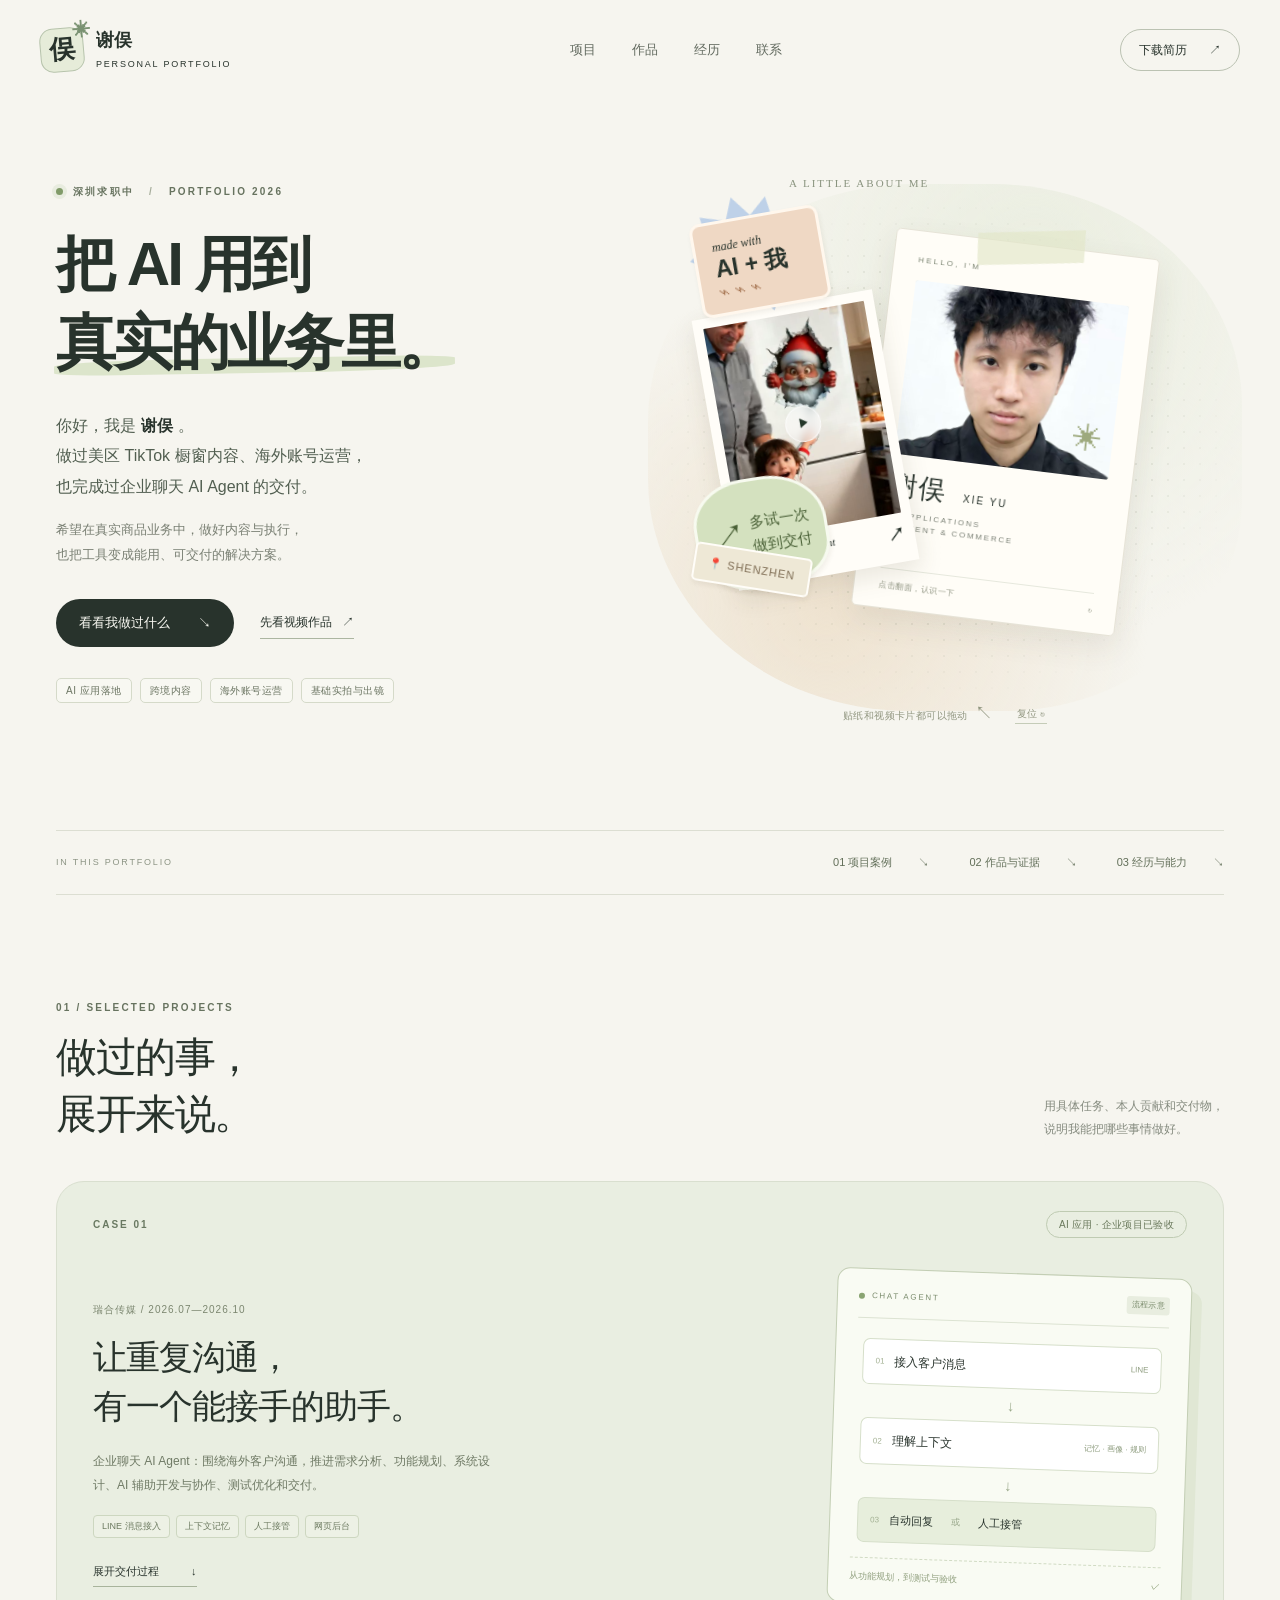
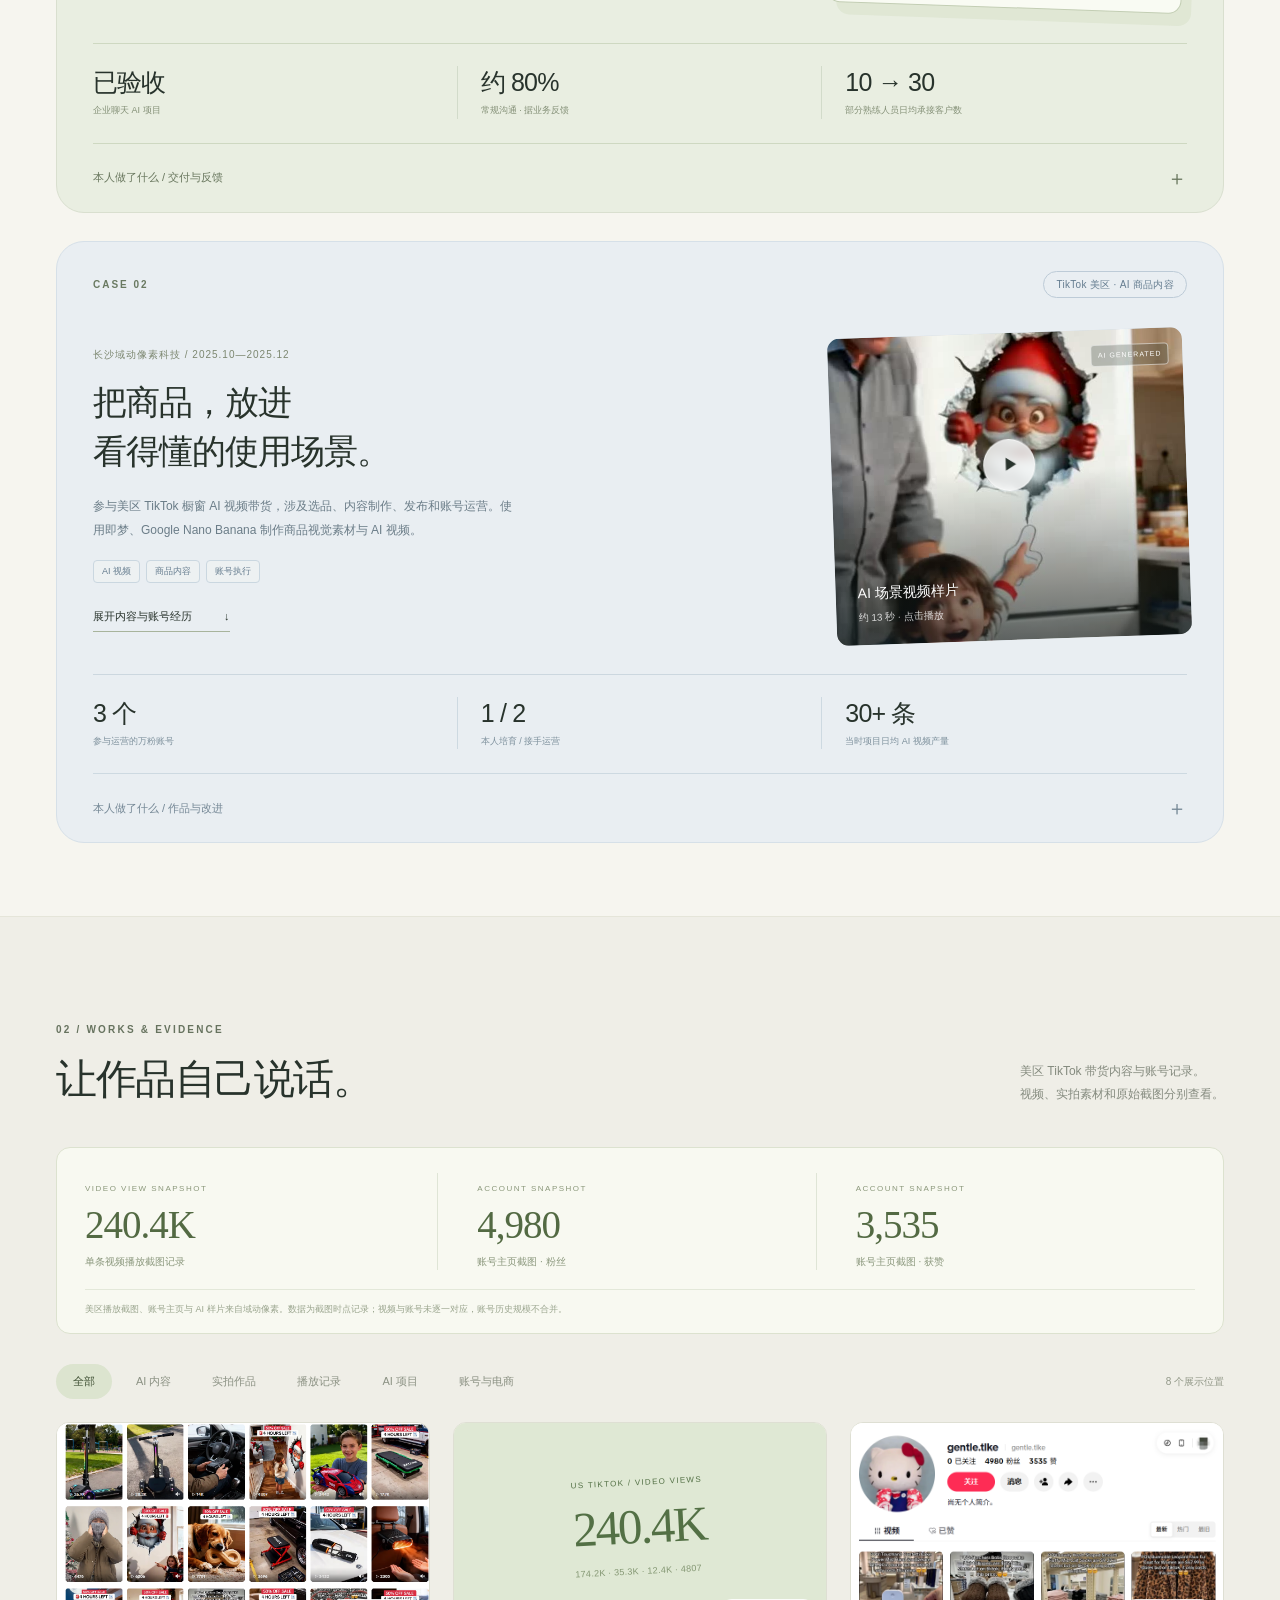
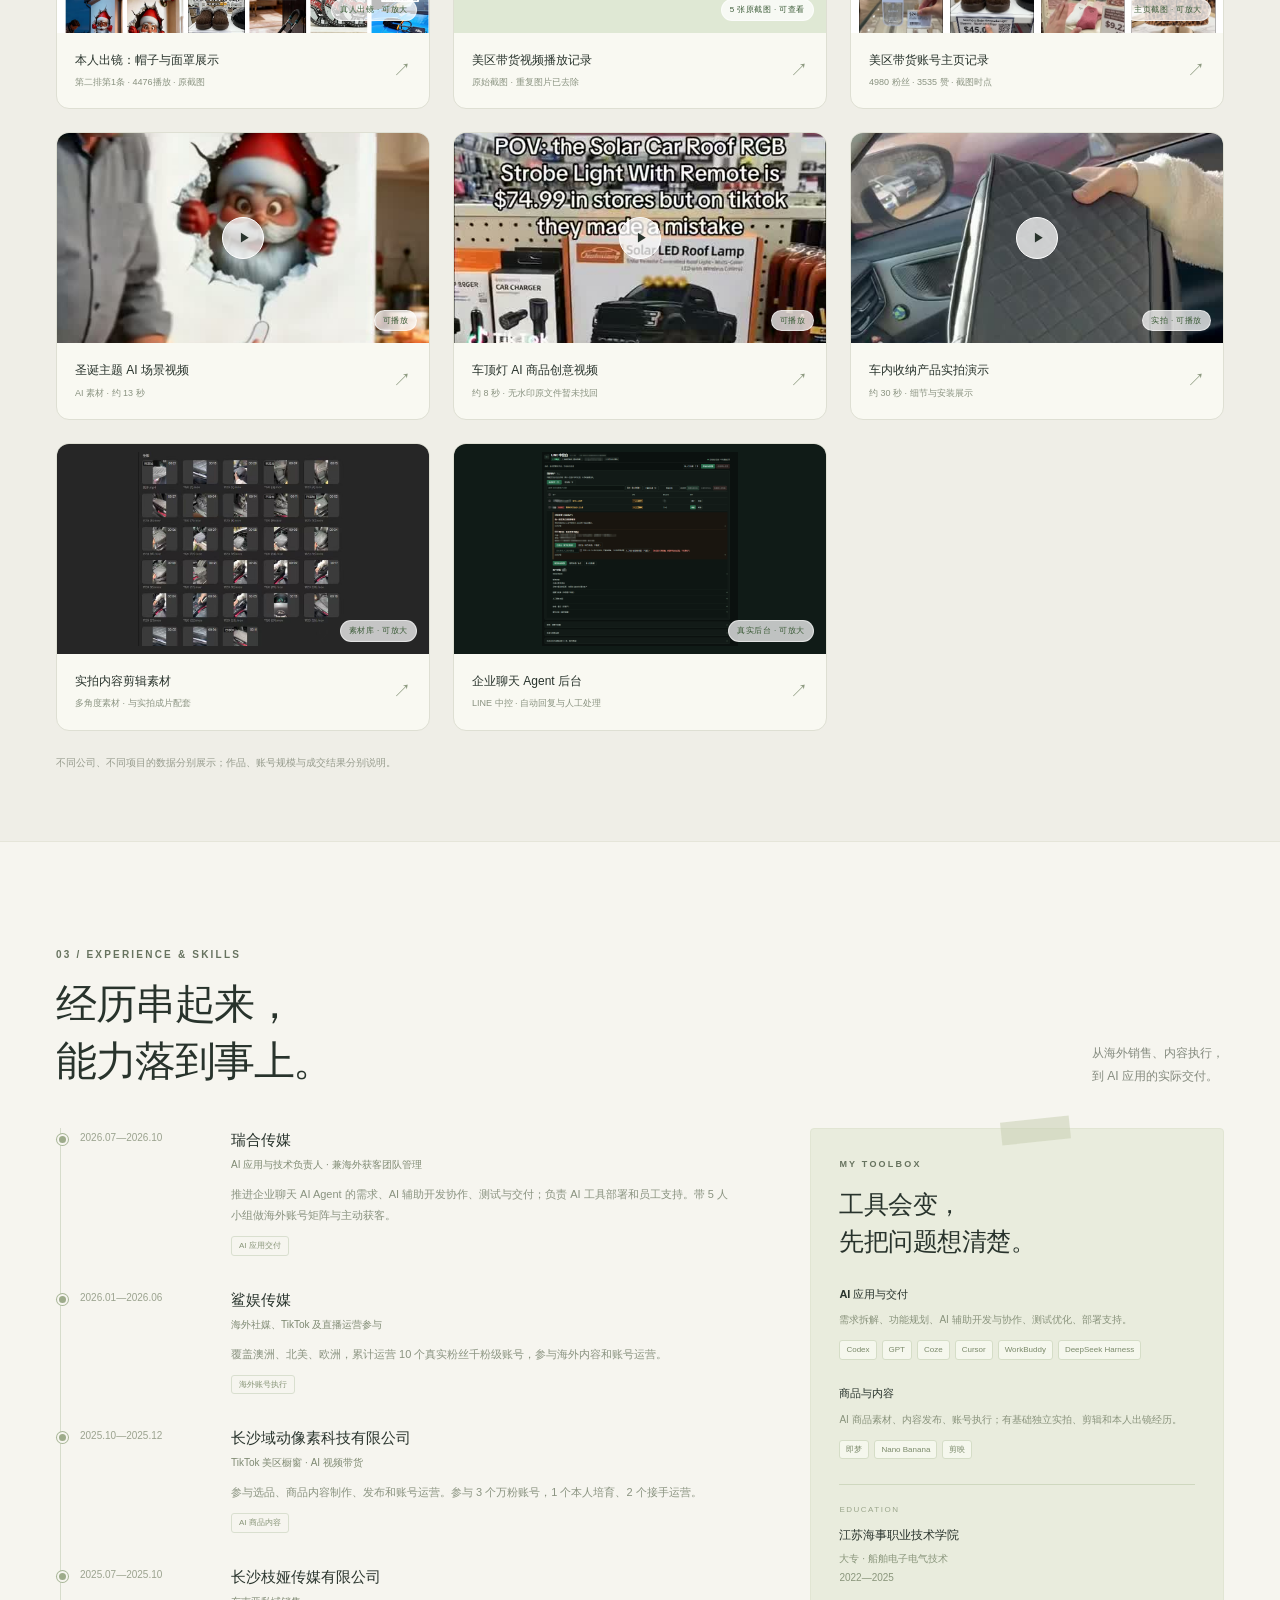
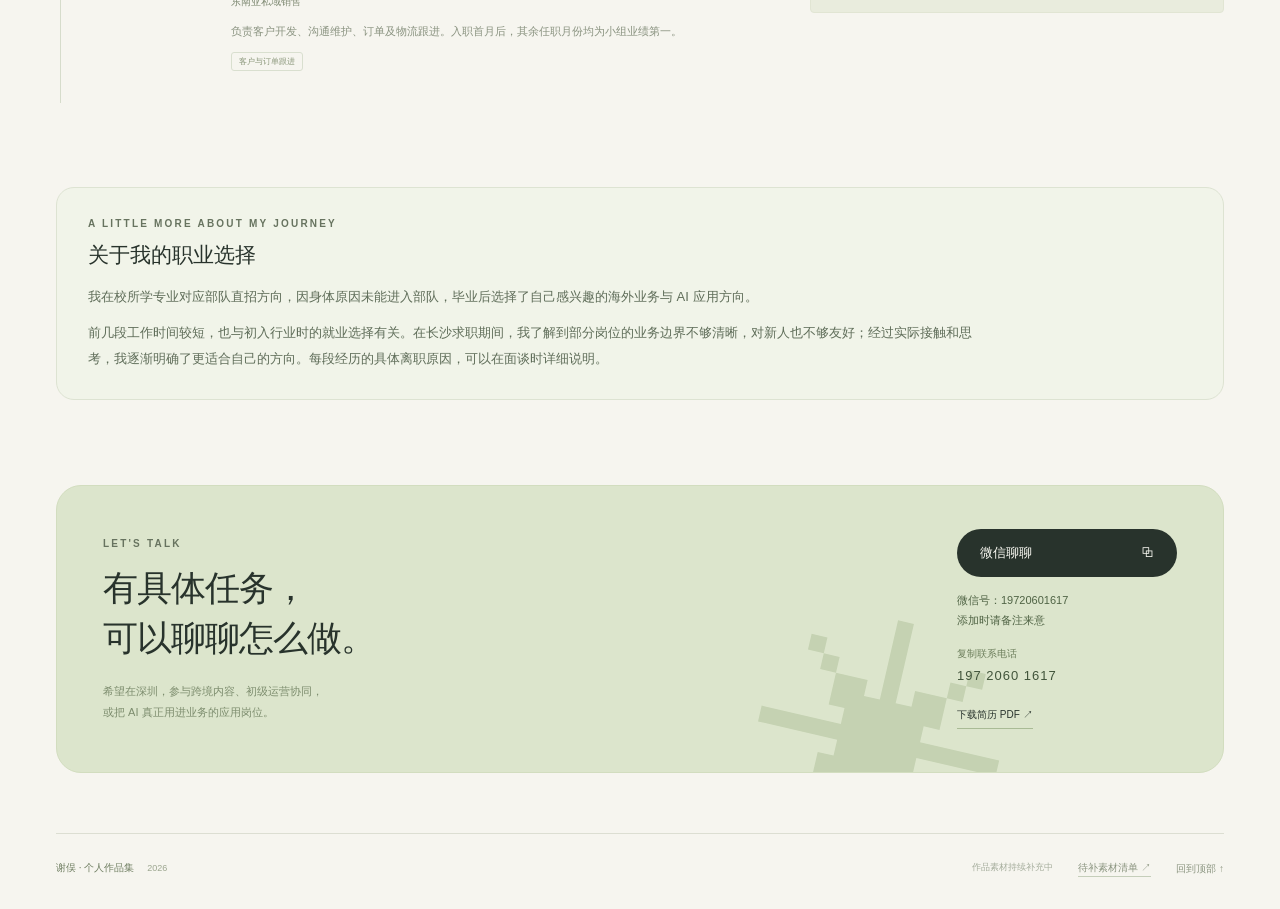
==== commit e02096c2: "Align portfolio records and updated resume" ====
--- a/index.html
+++ b/index.html
@@ -9,7 +9,7 @@
   <link rel="icon" href="assets/favicon.svg" type="image/svg+xml">
   <link rel="stylesheet" href="styles.css?v=2">
   <script src="logic.js" defer></script>
-  <script src="app.js" defer></script>
+  <script src="app.js?v=3" defer></script>
 </head>
 <body>
   <a class="skip-link" href="#main">跳到正文</a>
@@ -17,7 +17,7 @@
   <header class="site-header">
     <a class="brand" href="#top" aria-label="谢俣作品集首页"><span class="brand-mark">俣<span>✳</span></span><span>谢俣<small>PERSONAL PORTFOLIO</small></span></a>
     <nav aria-label="主导航"><a href="#projects">项目</a><a href="#works">作品</a><a href="#experience">经历</a><a href="#contact">联系</a></nav>
-    <a class="resume-link" href="assets/xieyu-resume.pdf" download="谢俣-简历.pdf">下载简历 <span aria-hidden="true">↗</span></a>
+    <a class="resume-link" href="assets/xieyu-resume-202610.pdf" download="谢俣-简历.pdf">下载简历 <span aria-hidden="true">↗</span></a>
   </header>
 
   <main id="main">
@@ -83,7 +83,7 @@
 
     <section class="works-section section-space" id="works" aria-labelledby="works-title"><div class="shell">
       <div class="section-heading reveal"><div><span class="eyebrow">02 / WORKS & EVIDENCE</span><h2 id="works-title">让作品自己说话。</h2></div><p>美区 TikTok 带货内容与账号记录。<br>视频、实拍素材和原始截图分别查看。</p></div>
-      <div class="performance-summary reveal" aria-label="已提供的播放量和账号截图数据"><div><span>VIDEO VIEW SNAPSHOT</span><strong>240.4K</strong><p>单条视频播放截图记录</p></div><div><span>ACCOUNT SNAPSHOT</span><strong>4,980</strong><p>账号主页截图 · 粉丝</p></div><div><span>ACCOUNT SNAPSHOT</span><strong>3,535</strong><p>账号主页截图 · 获赞</p></div><small>数据为截图时点记录；单条播放与账号主页分别呈现。</small></div>
+      <div class="performance-summary reveal" aria-label="已提供的播放量和账号截图数据"><div><span>VIDEO VIEW SNAPSHOT</span><strong>240.4K</strong><p>单条视频播放截图记录</p></div><div><span>ACCOUNT SNAPSHOT</span><strong>4,980</strong><p>账号主页截图 · 粉丝</p></div><div><span>ACCOUNT SNAPSHOT</span><strong>3,535</strong><p>账号主页截图 · 获赞</p></div><small>美区播放截图、账号主页与 AI 样片来自域动像素。数据为截图时点记录；视频与账号未逐一对应，账号历史规模不合并。</small></div>
       <div class="works-toolbar"><div class="filter-group" role="group" aria-label="筛选作品"><button class="filter-button active" type="button" data-filter="all" aria-pressed="true">全部</button><button class="filter-button" type="button" data-filter="content" aria-pressed="false">AI 内容</button><button class="filter-button" type="button" data-filter="real" aria-pressed="false">实拍作品</button><button class="filter-button" type="button" data-filter="records" aria-pressed="false">播放记录</button><button class="filter-button" type="button" data-filter="ai" aria-pressed="false">AI 项目</button><button class="filter-button" type="button" data-filter="commerce" aria-pressed="false">账号与电商</button></div><span class="works-count" id="works-count" aria-live="polite">8 个展示位置</span></div>
       <div class="gallery-grid" id="gallery">
         <button class="gallery-card gallery-account" type="button" data-category="real" data-media="us-content-grid"><span class="gallery-image"><img src="assets/us-content-grid.png" alt="美区TikTok视频列表，第二排第1条为本人出镜的帽子与面罩展示，截图显示4476播放" width="1329" height="861" loading="lazy"><span class="gallery-status ready">真人出镜 · 可放大</span></span><span class="gallery-caption"><b>本人出镜：帽子与面罩展示</b><small>第二排第1条 · 4476播放 · 原截图</small><span aria-hidden="true">↗</span></span></button>
@@ -108,7 +108,7 @@
 
     <section class="career-note shell" aria-labelledby="career-note-title"><div class="career-note-inner"><span class="eyebrow">A LITTLE MORE ABOUT MY JOURNEY</span><h2 id="career-note-title">关于我的职业选择</h2><p>我在校所学专业对应部队直招方向，因身体原因未能进入部队，毕业后选择了自己感兴趣的海外业务与 AI 应用方向。</p><p>前几段工作时间较短，也与初入行业时的就业选择有关。在长沙求职期间，我了解到部分岗位的业务边界不够清晰，对新人也不够友好；经过实际接触和思考，我逐渐明确了更适合自己的方向。每段经历的具体离职原因，可以在面谈时详细说明。</p></div></section>
 
-    <section class="contact shell" id="contact" aria-labelledby="contact-title"><div class="contact-inner reveal"><span class="contact-star" aria-hidden="true">✳</span><div><span class="eyebrow">LET'S TALK</span><h2 id="contact-title">有具体任务，<br>可以聊聊怎么做。</h2><p>希望在深圳，参与跨境内容、初级运营协同，<br>或把 AI 真正用进业务的应用岗位。</p></div><div class="contact-actions"><button class="button button-dark" id="wechat-contact" type="button" data-copy="19720601617" data-copy-label="微信号" data-copy-note="添加时请备注来意" aria-label="复制微信号19720601617，添加时请备注来意">微信聊聊 <span aria-hidden="true">⧉</span></button><p class="wechat-note">微信号：19720601617<br>添加时请备注来意</p><button class="copy-contact" type="button" data-copy="19720601617">复制联系电话 <span>197 2060 1617</span></button><a class="text-link" href="assets/xieyu-resume.pdf" download="谢俣-简历.pdf">下载简历 PDF ↗</a></div></div></section>
+    <section class="contact shell" id="contact" aria-labelledby="contact-title"><div class="contact-inner reveal"><span class="contact-star" aria-hidden="true">✳</span><div><span class="eyebrow">LET'S TALK</span><h2 id="contact-title">有具体任务，<br>可以聊聊怎么做。</h2><p>希望在深圳，参与跨境内容、初级运营协同，<br>或把 AI 真正用进业务的应用岗位。</p></div><div class="contact-actions"><button class="button button-dark" id="wechat-contact" type="button" data-copy="19720601617" data-copy-label="微信号" data-copy-note="添加时请备注来意" aria-label="复制微信号19720601617，添加时请备注来意">微信聊聊 <span aria-hidden="true">⧉</span></button><p class="wechat-note">微信号：19720601617<br>添加时请备注来意</p><button class="copy-contact" type="button" data-copy="19720601617">复制联系电话 <span>197 2060 1617</span></button><a class="text-link" href="assets/xieyu-resume-202610.pdf" download="谢俣-简历.pdf">下载简历 PDF ↗</a></div></div></section>
   </main>
   <footer class="site-footer shell"><span>谢俣 · 个人作品集 <small>2026</small></span><span class="draft-note">作品素材持续补充中</span><button type="button" id="open-materials">待补素材清单 ↗</button><a href="#top" aria-label="回到顶部">回到顶部 ↑</a></footer>
   <div class="toast" id="toast" role="status" aria-live="polite"></div>
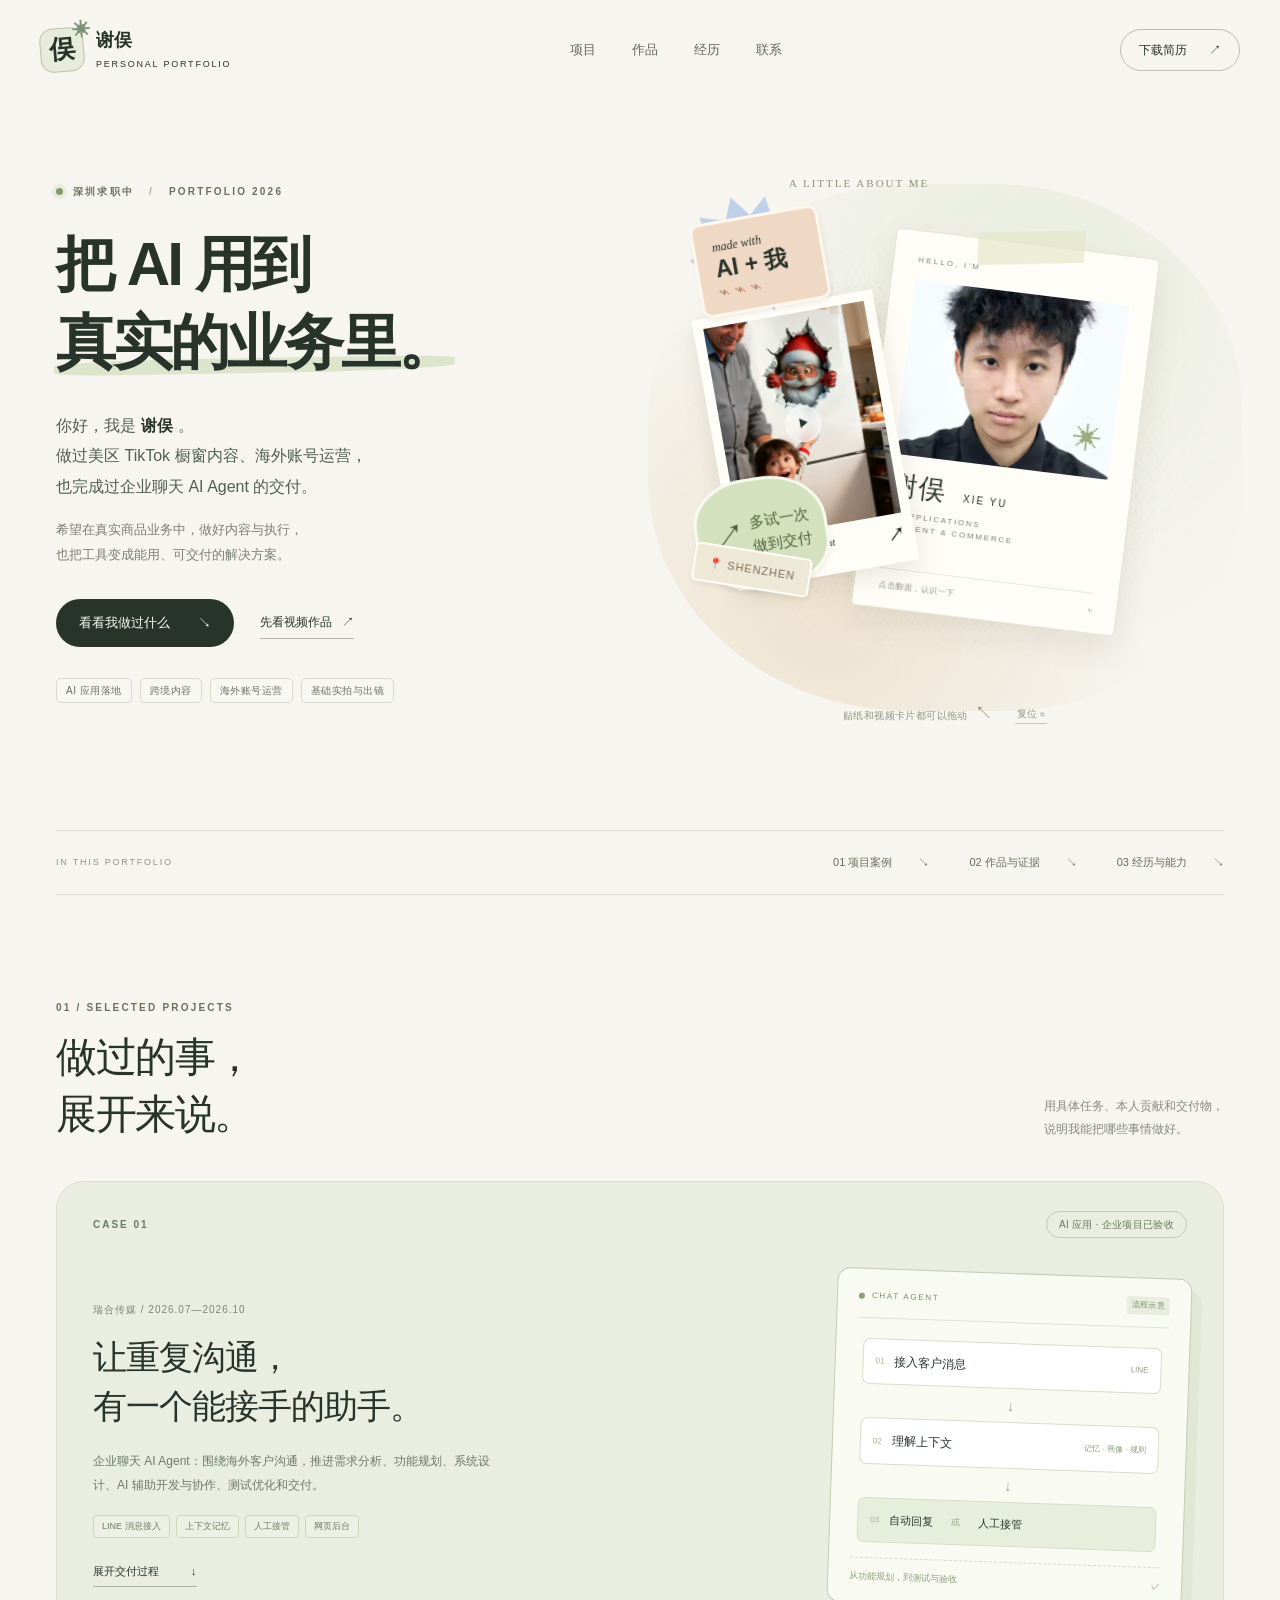
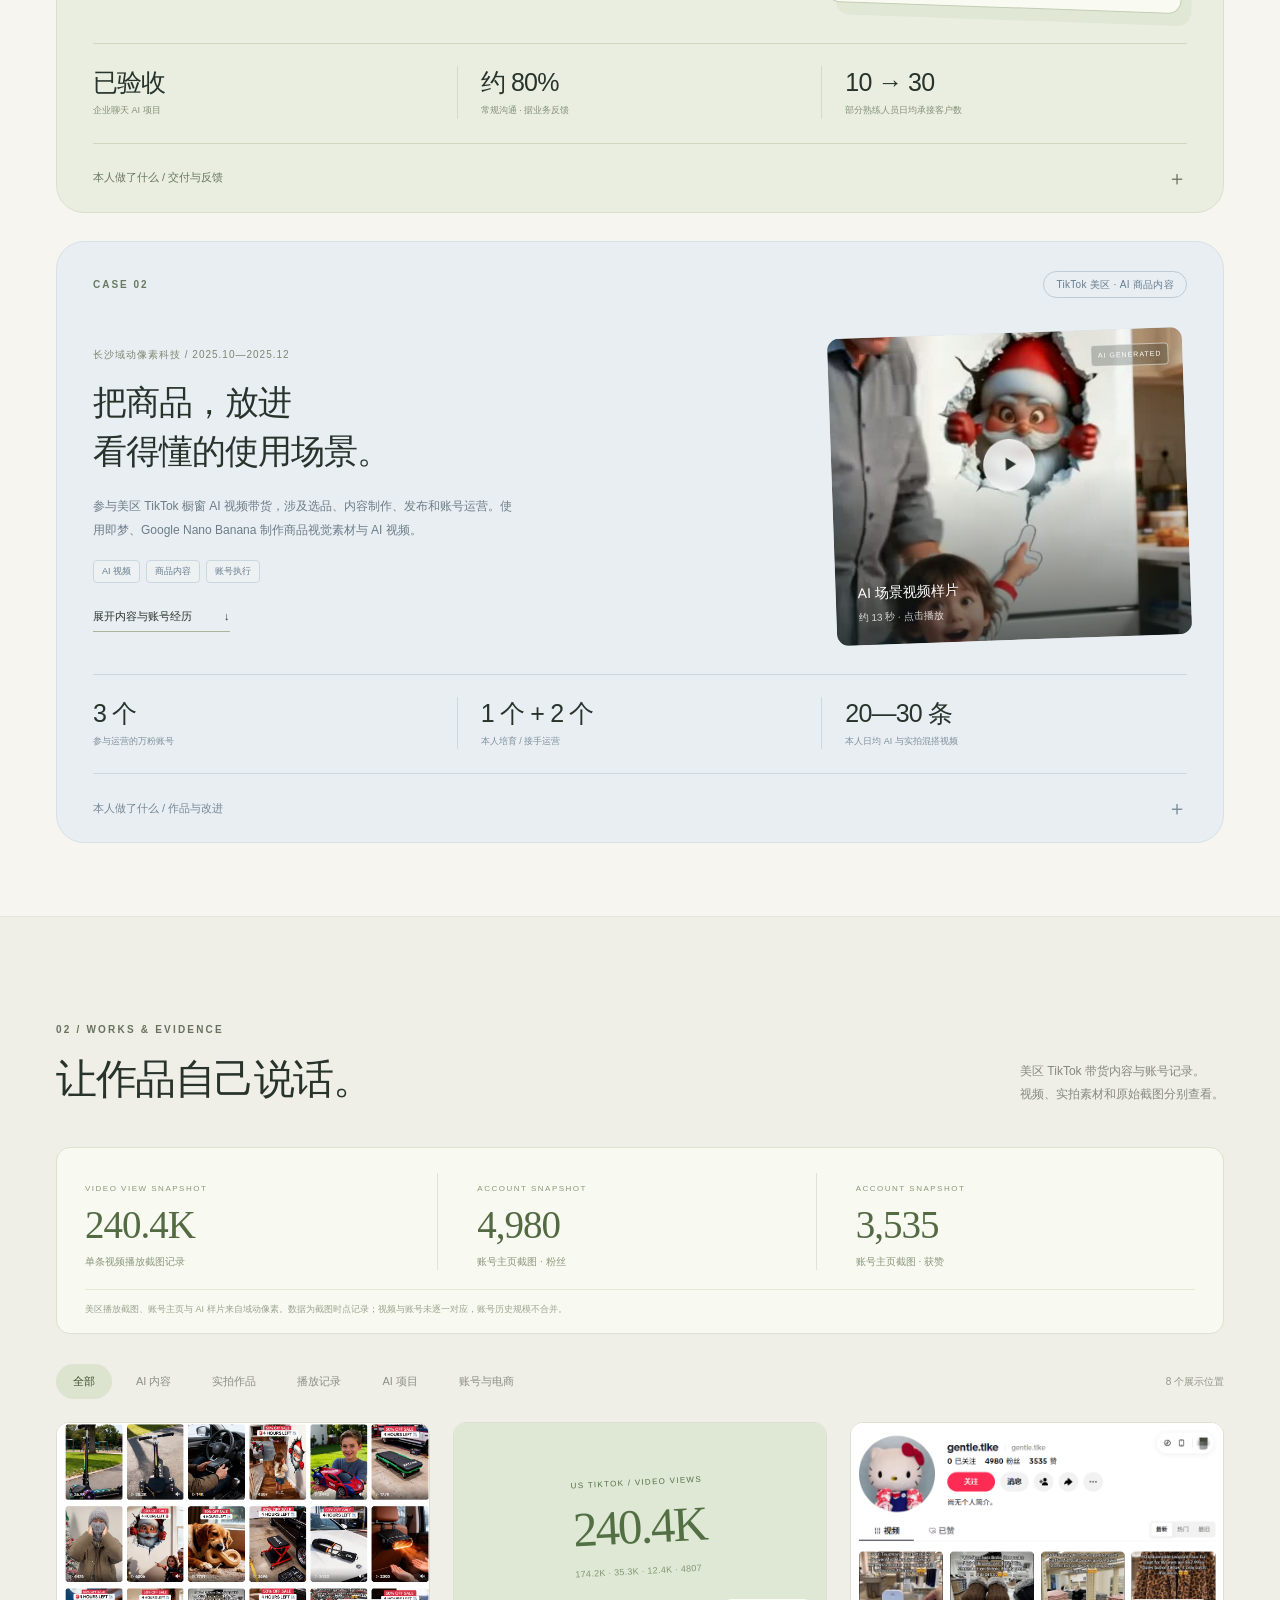
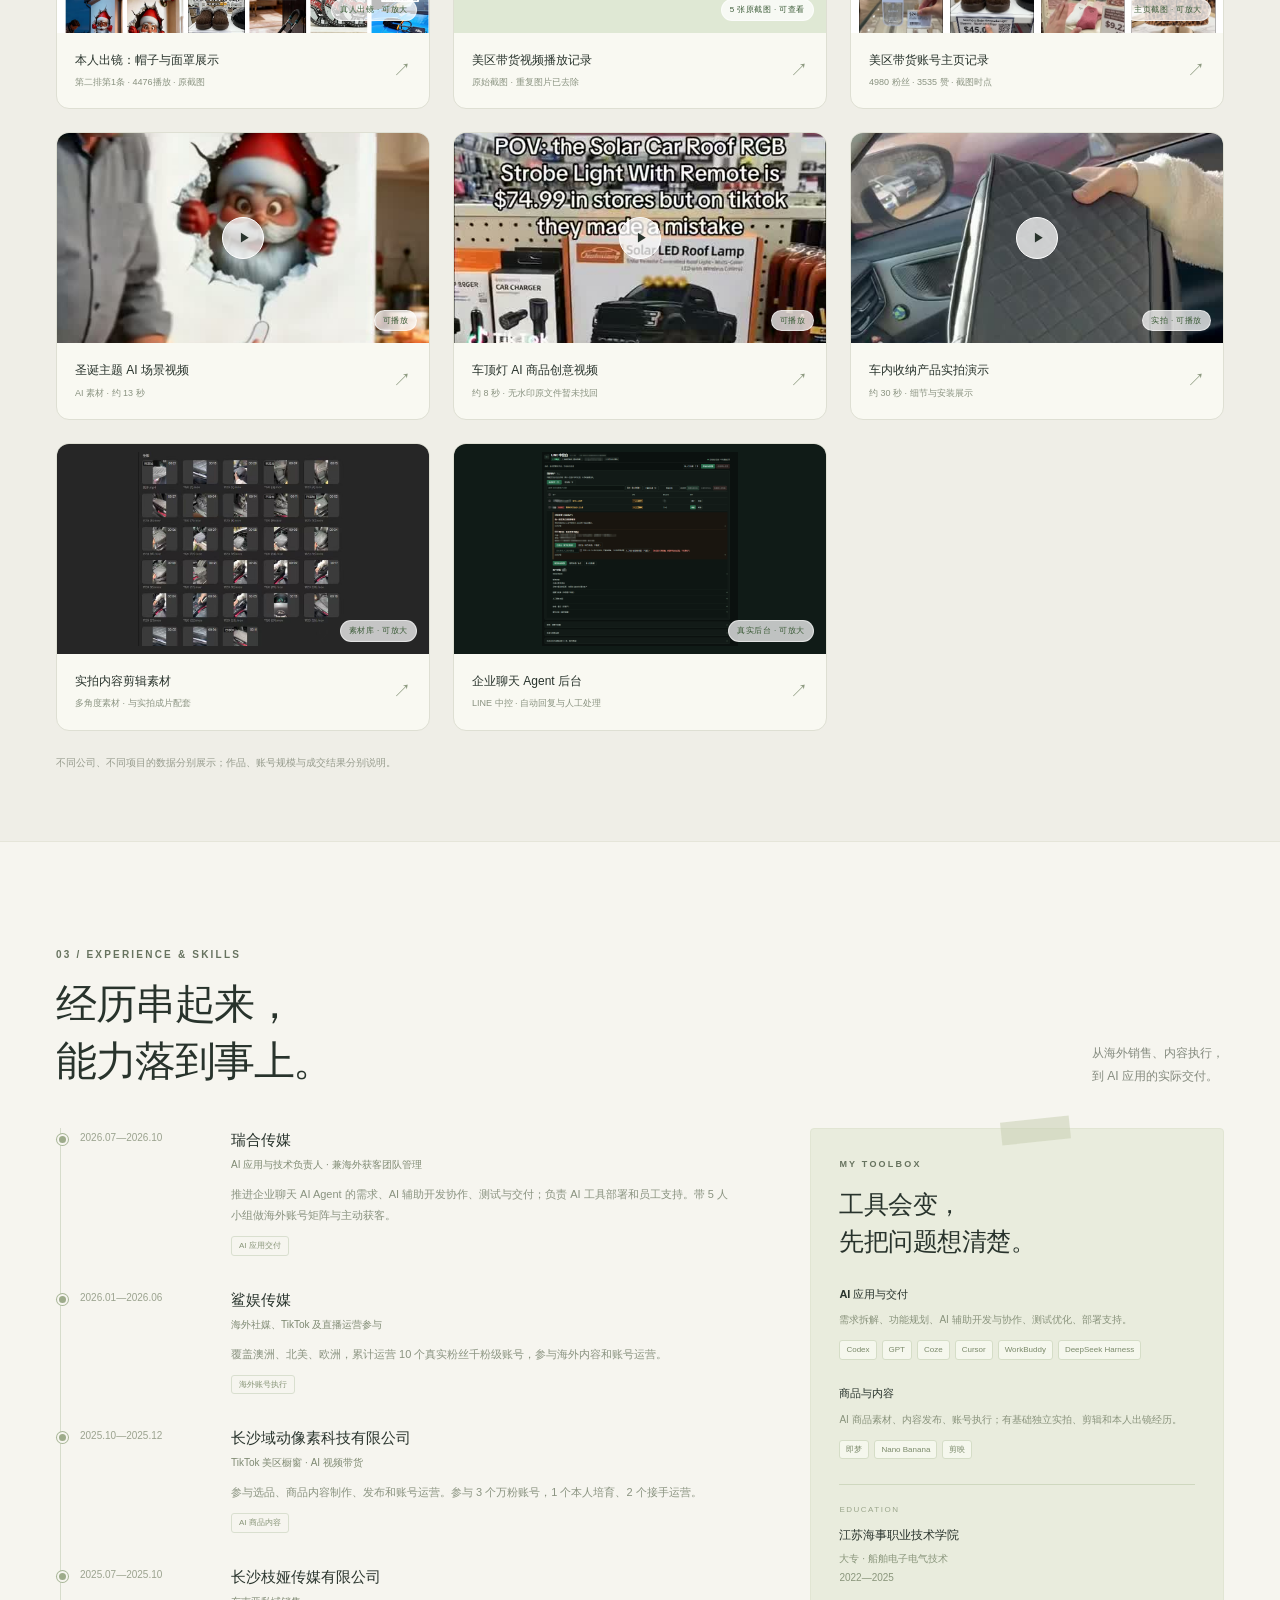
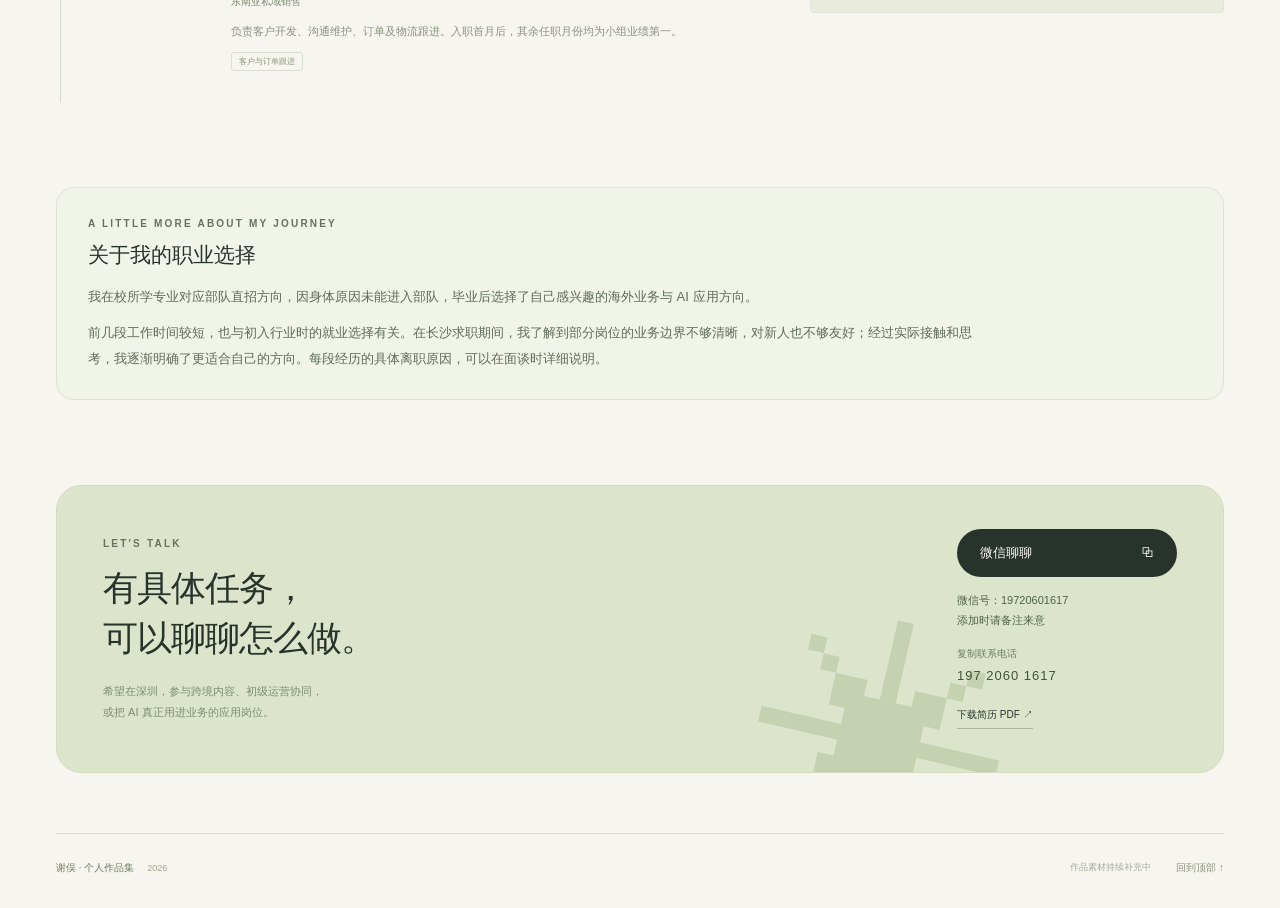
==== commit 650e4428: "Align resume and improve portfolio playback" ====
--- a/index.html
+++ b/index.html
@@ -9,7 +9,7 @@
   <link rel="icon" href="assets/favicon.svg" type="image/svg+xml">
   <link rel="stylesheet" href="styles.css?v=2">
   <script src="logic.js" defer></script>
-  <script src="app.js?v=3" defer></script>
+  <script src="app.js?v=4" defer></script>
 </head>
 <body>
   <a class="skip-link" href="#main">跳到正文</a>
@@ -17,7 +17,7 @@
   <header class="site-header">
     <a class="brand" href="#top" aria-label="谢俣作品集首页"><span class="brand-mark">俣<span>✳</span></span><span>谢俣<small>PERSONAL PORTFOLIO</small></span></a>
     <nav aria-label="主导航"><a href="#projects">项目</a><a href="#works">作品</a><a href="#experience">经历</a><a href="#contact">联系</a></nav>
-    <a class="resume-link" href="assets/xieyu-resume-202610.pdf" download="谢俣-简历.pdf">下载简历 <span aria-hidden="true">↗</span></a>
+    <a class="resume-link" href="assets/xieyu-resume-aligned.pdf" download="谢俣-简历.pdf">下载简历 <span aria-hidden="true">↗</span></a>
   </header>
 
   <main id="main">
@@ -70,8 +70,8 @@
       <article class="case-card content-card reveal">
         <div class="case-top"><span class="case-number">CASE 02</span><span class="case-tag">TikTok 美区 · AI 商品内容</span></div>
         <div class="case-main"><div class="case-copy"><span class="case-kicker">长沙域动像素科技 / 2025.10—2025.12</span><h3>把商品，放进<br>看得懂的使用场景。</h3><p>参与美区 TikTok 橱窗 AI 视频带货，涉及选品、内容制作、发布和账号运营。使用即梦、Google Nano Banana 制作商品视觉素材与 AI 视频。</p><div class="case-pills"><span>AI 视频</span><span>商品内容</span><span>账号执行</span></div><a class="case-jump" href="#content-details">展开内容与账号经历 <span>↓</span></a></div><button class="content-preview" type="button" data-media="video"><img src="assets/christmas-poster.jpg" alt="圣诞主题AI场景视频预览" width="540" height="960" loading="lazy"><span class="preview-grid" aria-hidden="true"></span><span class="preview-play" aria-hidden="true">▶</span><span class="preview-label"><b>AI 场景视频样片</b><small>约 13 秒 · 点击播放</small></span><span class="preview-corner">AI GENERATED</span></button></div>
-        <div class="case-facts"><div><strong>3 个</strong><span>参与运营的万粉账号</span></div><div><strong>1 / 2</strong><span>本人培育 / 接手运营</span></div><div><strong>30+ 条</strong><span>当时项目日均 AI 视频产量</span></div></div>
-        <details class="case-details" id="content-details"><summary>本人做了什么 / 作品与改进 <span aria-hidden="true">＋</span></summary><div class="details-body"><div class="case-story"><div><h4>工作内容</h4><p>参与选品和内容方向调整，制作商品素材与 AI 视频，完成内容发布及账号运营。</p></div><div><h4>已有基础</h4><p>有少量独立基础实拍与剪辑经验，脚本主要参考现成内容。参与的 3 个万粉账号中，1 个由本人培育、2 个为接手运营。</p></div><div><h4>复盘方向</h4><p>继续提升商品外观一致性、原创脚本和真实使用展示，把内容表现与商品点击、成交判断结合起来。</p></div></div><p class="evidence-note">产量为当时 AI 内容项目口径，不代表实拍产量或成交成绩。样片制作过程待补齐后展示。</p><div class="evidence-row"><button class="evidence-slot" type="button" data-media="account-domain"><span class="slot-icon">↗</span><strong>账号主页与本人贡献</strong><small>截图位 · 待补充</small></button><button class="evidence-slot" type="button" data-media="content-process"><span class="slot-icon">✳</span><strong>原商品图 → 素材 → 成片</strong><small>过程位 · 待补充</small></button></div></div></details>
+        <div class="case-facts"><div><strong>3 个</strong><span>参与运营的万粉账号</span></div><div><strong>1 个 + 2 个</strong><span>本人培育 / 接手运营</span></div><div><strong>20—30 条</strong><span>本人日均 AI 与实拍混搭视频</span></div></div>
+        <details class="case-details" id="content-details"><summary>本人做了什么 / 作品与改进 <span aria-hidden="true">＋</span></summary><div class="details-body"><div class="case-story"><div><h4>工作内容</h4><p>参与选品和内容方向调整，制作商品素材与 AI 视频，完成内容发布及账号运营。</p></div><div><h4>已有基础</h4><p>有少量独立基础实拍与剪辑经验，脚本主要参考现成内容。参与的 3 个万粉账号中，1 个由本人培育、2 个为接手运营。</p></div><div><h4>复盘方向</h4><p>继续提升商品外观一致性、原创脚本和真实使用展示，把内容表现与商品点击、成交判断结合起来。</p></div></div><p class="evidence-note">产量为本人日均 AI 与实拍混搭视频数量，不代表成交成绩。样片制作过程待补齐后展示。</p><div class="evidence-row"><button class="evidence-slot" type="button" data-media="account-domain"><span class="slot-icon">↗</span><strong>账号主页与本人贡献</strong><small>截图位 · 待补充</small></button><button class="evidence-slot" type="button" data-media="content-process"><span class="slot-icon">✳</span><strong>原商品图 → 素材 → 成片</strong><small>过程位 · 待补充</small></button></div></div></details>
       </article>
 
       <article class="case-card shop-card reveal" hidden>
@@ -108,11 +108,12 @@
 
     <section class="career-note shell" aria-labelledby="career-note-title"><div class="career-note-inner"><span class="eyebrow">A LITTLE MORE ABOUT MY JOURNEY</span><h2 id="career-note-title">关于我的职业选择</h2><p>我在校所学专业对应部队直招方向，因身体原因未能进入部队，毕业后选择了自己感兴趣的海外业务与 AI 应用方向。</p><p>前几段工作时间较短，也与初入行业时的就业选择有关。在长沙求职期间，我了解到部分岗位的业务边界不够清晰，对新人也不够友好；经过实际接触和思考，我逐渐明确了更适合自己的方向。每段经历的具体离职原因，可以在面谈时详细说明。</p></div></section>
 
-    <section class="contact shell" id="contact" aria-labelledby="contact-title"><div class="contact-inner reveal"><span class="contact-star" aria-hidden="true">✳</span><div><span class="eyebrow">LET'S TALK</span><h2 id="contact-title">有具体任务，<br>可以聊聊怎么做。</h2><p>希望在深圳，参与跨境内容、初级运营协同，<br>或把 AI 真正用进业务的应用岗位。</p></div><div class="contact-actions"><button class="button button-dark" id="wechat-contact" type="button" data-copy="19720601617" data-copy-label="微信号" data-copy-note="添加时请备注来意" aria-label="复制微信号19720601617，添加时请备注来意">微信聊聊 <span aria-hidden="true">⧉</span></button><p class="wechat-note">微信号：19720601617<br>添加时请备注来意</p><button class="copy-contact" type="button" data-copy="19720601617">复制联系电话 <span>197 2060 1617</span></button><a class="text-link" href="assets/xieyu-resume-202610.pdf" download="谢俣-简历.pdf">下载简历 PDF ↗</a></div></div></section>
+    <section class="contact shell" id="contact" aria-labelledby="contact-title"><div class="contact-inner reveal"><span class="contact-star" aria-hidden="true">✳</span><div><span class="eyebrow">LET'S TALK</span><h2 id="contact-title">有具体任务，<br>可以聊聊怎么做。</h2><p>希望在深圳，参与跨境内容、初级运营协同，<br>或把 AI 真正用进业务的应用岗位。</p></div><div class="contact-actions"><button class="button button-dark" id="wechat-contact" type="button" data-copy="19720601617" data-copy-label="微信号" data-copy-note="添加时请备注来意" aria-label="复制微信号19720601617，添加时请备注来意">微信聊聊 <span aria-hidden="true">⧉</span></button><p class="wechat-note">微信号：19720601617<br>添加时请备注来意</p><button class="copy-contact" type="button" data-copy="19720601617">复制联系电话 <span>197 2060 1617</span></button><a class="text-link" href="assets/xieyu-resume-aligned.pdf" download="谢俣-简历.pdf">下载简历 PDF ↗</a></div></div></section>
   </main>
-  <footer class="site-footer shell"><span>谢俣 · 个人作品集 <small>2026</small></span><span class="draft-note">作品素材持续补充中</span><button type="button" id="open-materials">待补素材清单 ↗</button><a href="#top" aria-label="回到顶部">回到顶部 ↑</a></footer>
+  <footer class="site-footer shell"><span>谢俣 · 个人作品集 <small>2026</small></span><span class="draft-note">作品素材持续补充中</span><button type="button" id="open-materials" hidden>待补素材清单 ↗</button><a href="#top" aria-label="回到顶部">回到顶部 ↑</a></footer>
   <div class="toast" id="toast" role="status" aria-live="polite"></div>
   <dialog id="media-dialog" aria-labelledby="media-title"><div class="dialog-heading"><div><span class="eyebrow" id="media-label">PROJECT MATERIAL</span><h2 id="media-title"></h2></div><button class="dialog-close" type="button" data-close="media-dialog" aria-label="关闭作品弹窗">×</button></div><div id="media-content"></div></dialog>
   <dialog id="materials-dialog" aria-labelledby="materials-title"><div class="dialog-heading"><div><span class="eyebrow">NEXT / MATERIALS</span><h2 id="materials-title">找这些素材，就能补齐作品集。</h2></div><button class="dialog-close" type="button" data-close="materials-dialog" aria-label="关闭素材清单">×</button></div><p class="dialog-description">优先找手头已有的截图，不需要为了凑数字补造记录。发给我时标注项目名称和本人负责部分即可。</p><div class="material-checklist" id="material-checklist"><section><h3>01 企业聊天 AI Agent</h3><ul><li>网页后台总览、自动回复与人工接管</li><li>客户画像、上下文记忆、规则或阶段管理</li><li>需求/流程图、测试和验收相关记录</li><li>可以展示的短演示录屏</li></ul></section><section><h3>02 美区橱窗与 AI 内容</h3><ul><li>2—3 条本人参与制作的真实作品</li><li>对应原商品图、素材或脚本</li><li>账号主页及现有内容表现记录</li><li>注明哪一个自己培育、哪两个接手</li></ul></section><section><h3>03 个人资料与其他账号</h3><ul><li>一张你愿意放在作品集上的个人照片</li><li>鲨娱、瑞合的账号记录分别整理</li><li>截图先遮住客户联系方式、密钥等信息</li></ul></section></div><div class="dialog-actions"><button class="button button-dark" id="copy-materials" type="button">复制素材清单 <span>↗</span></button><button class="button button-light" type="button" data-close="materials-dialog">先看看页面</button></div></dialog>
 </body>
 </html>
+
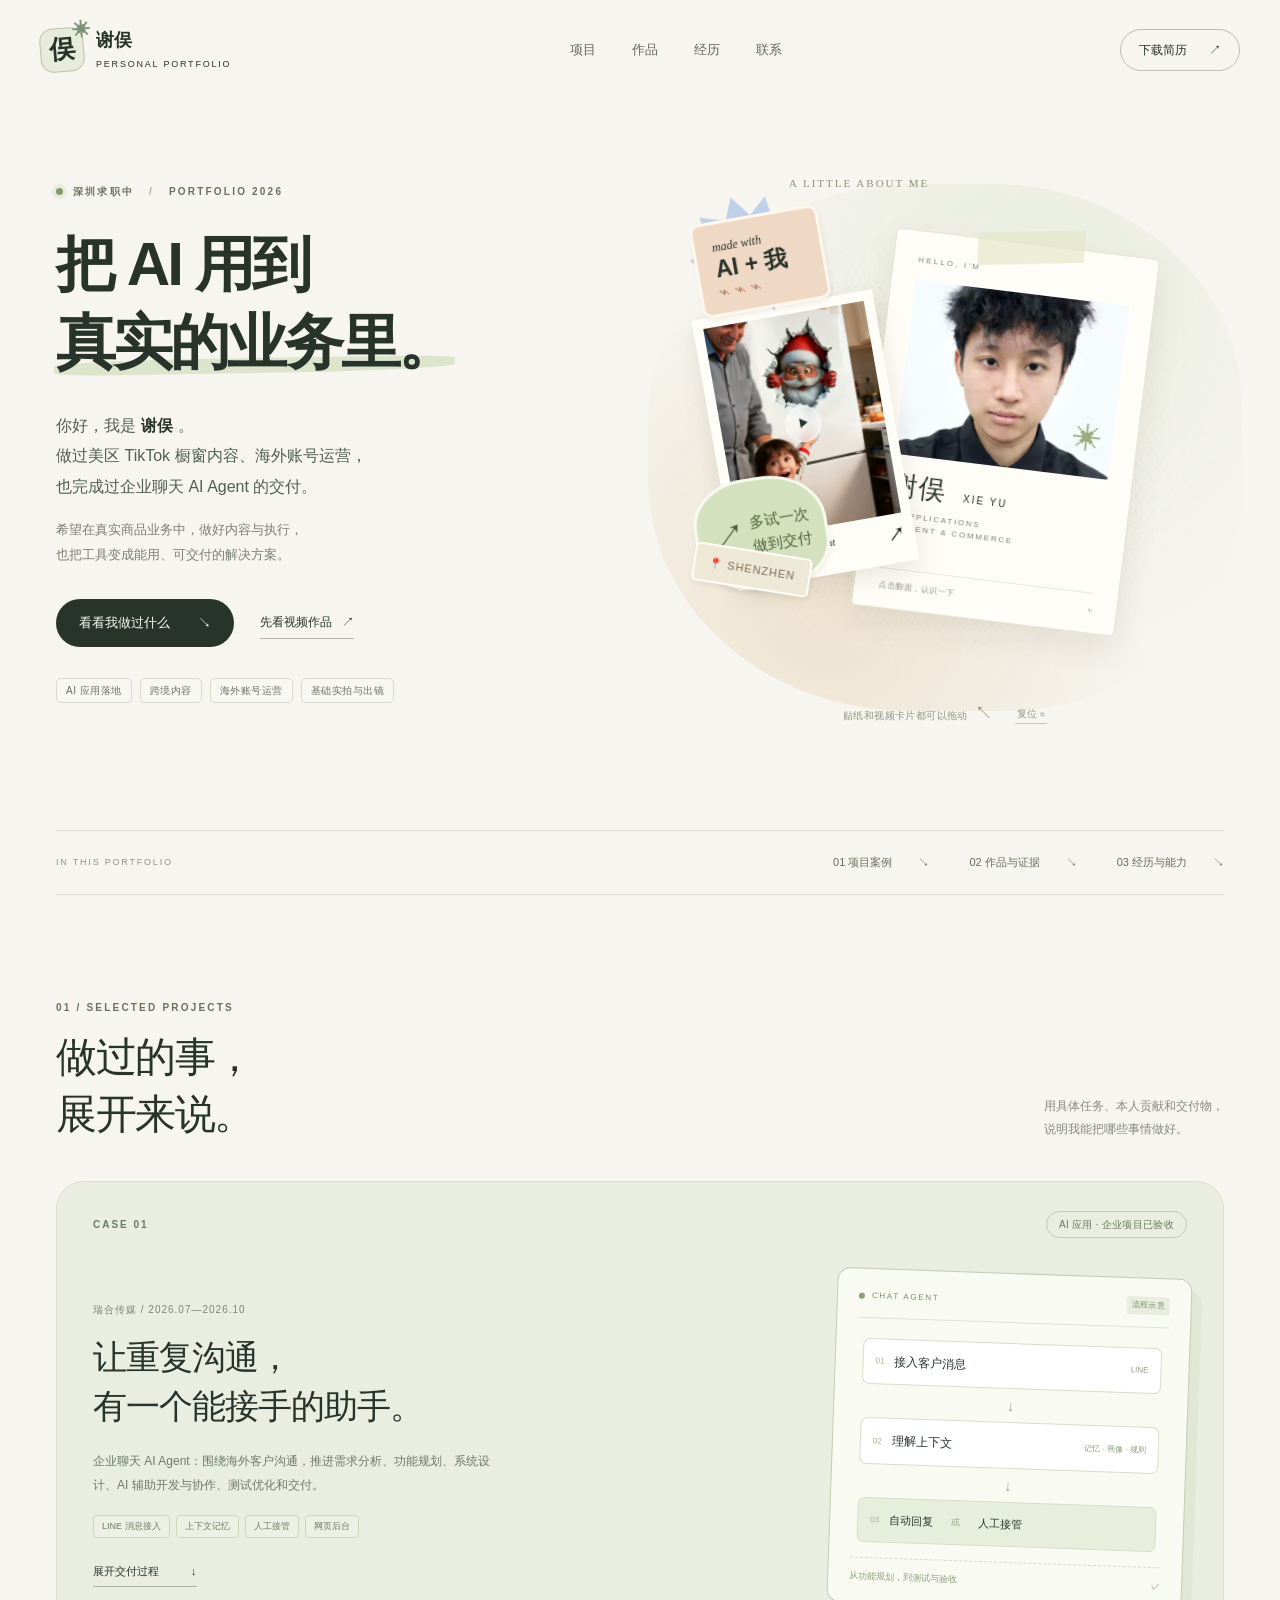
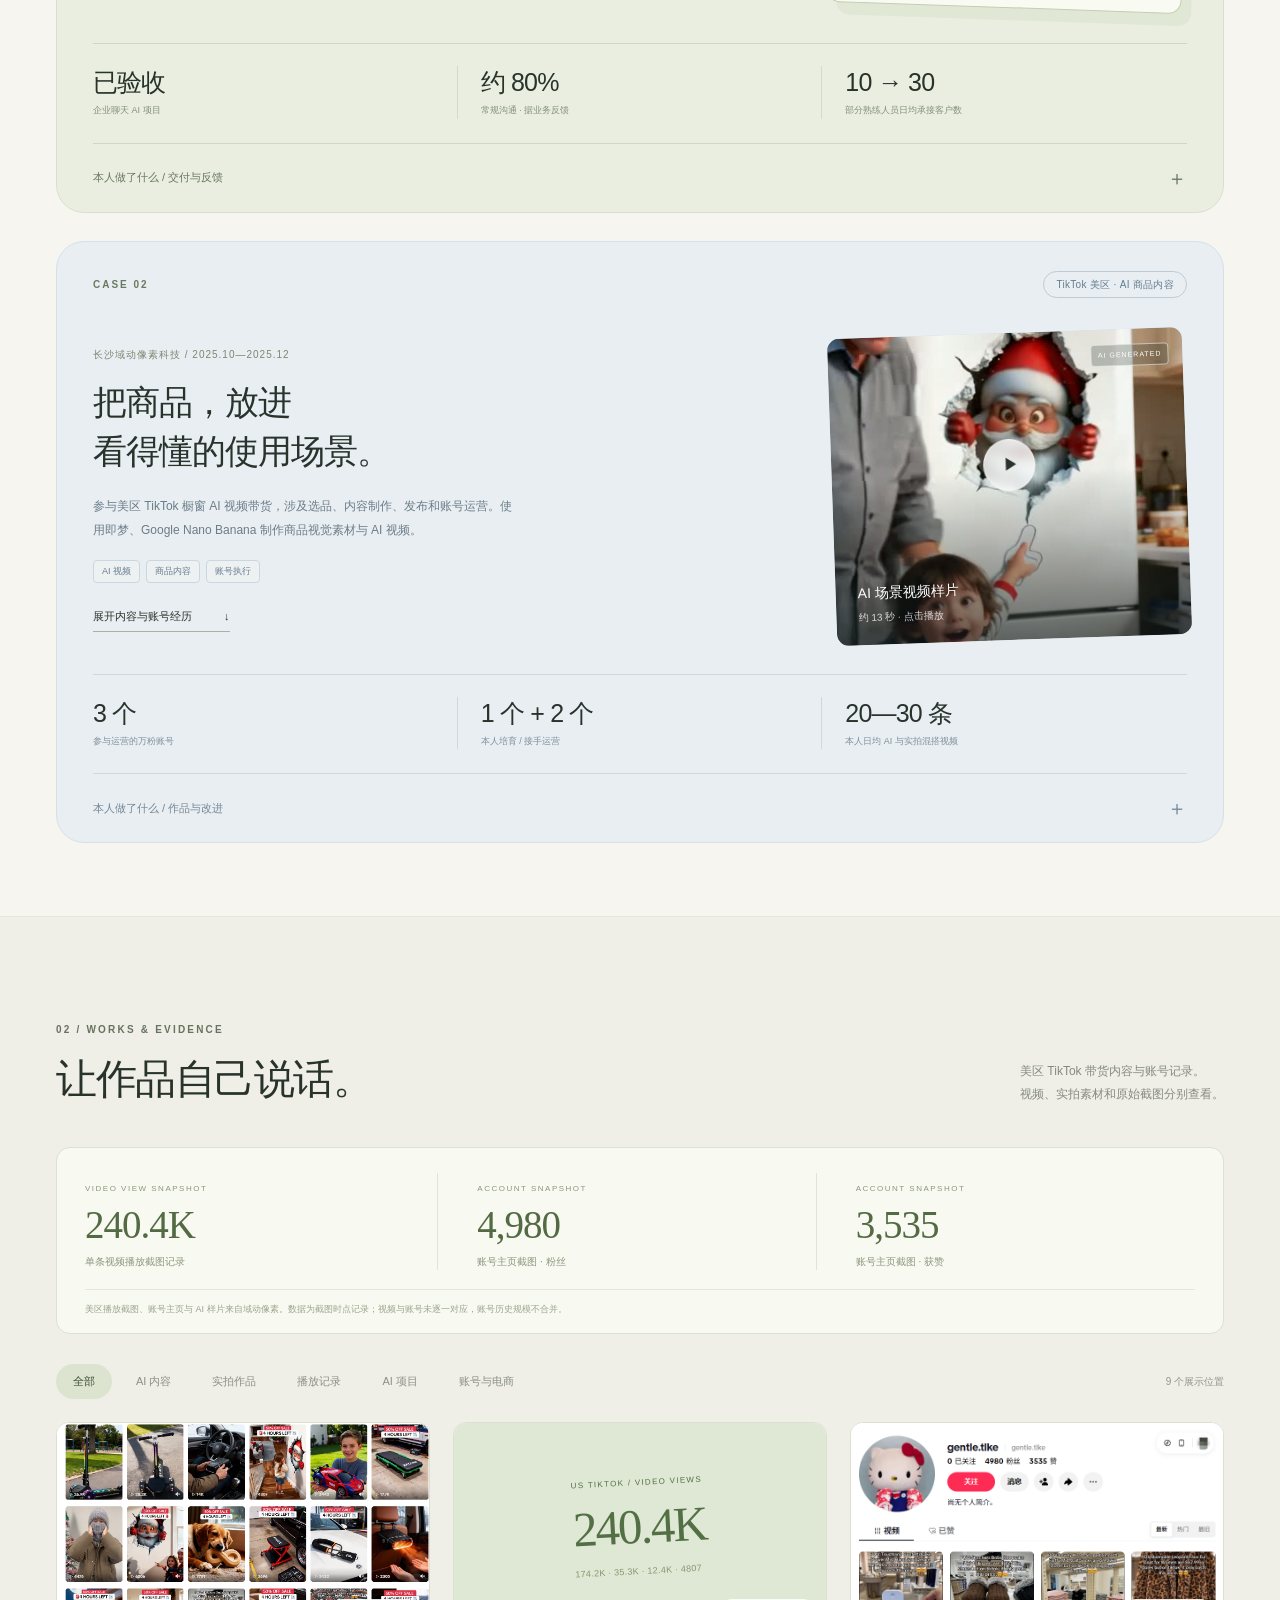
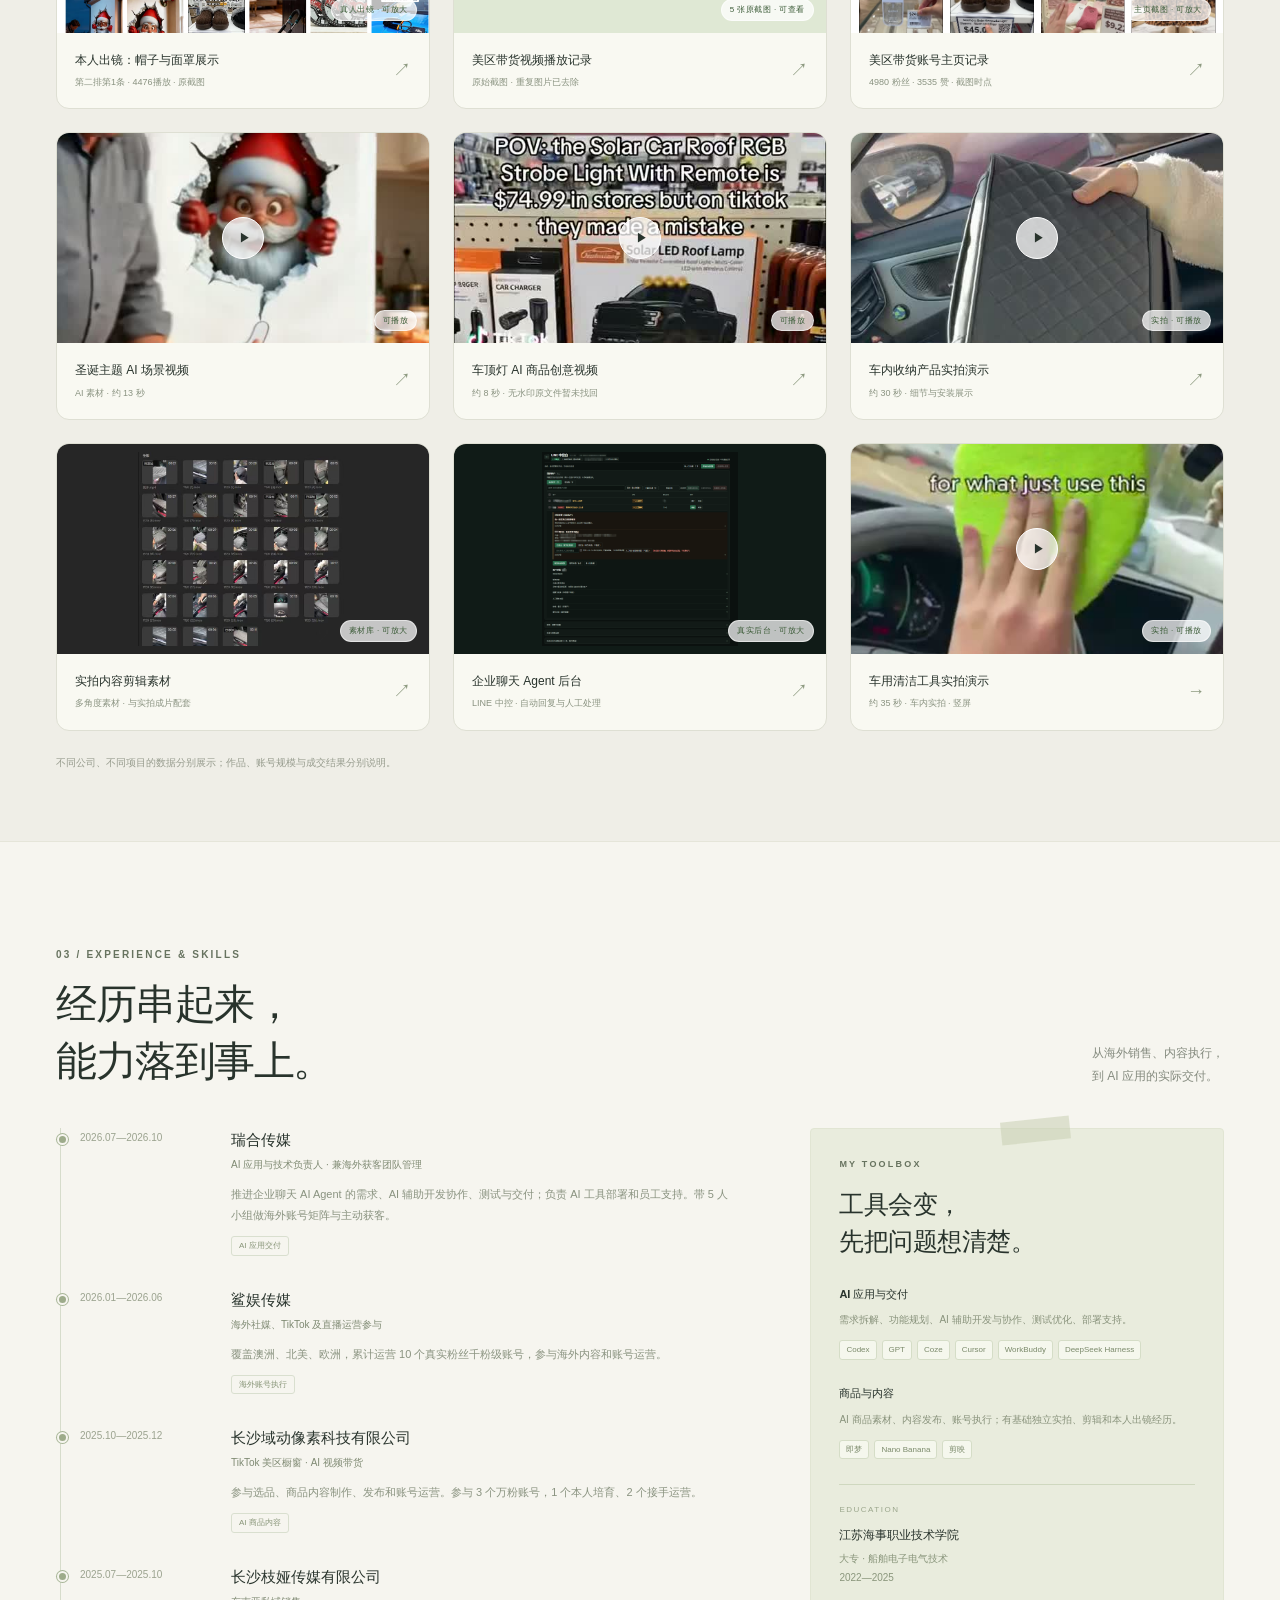
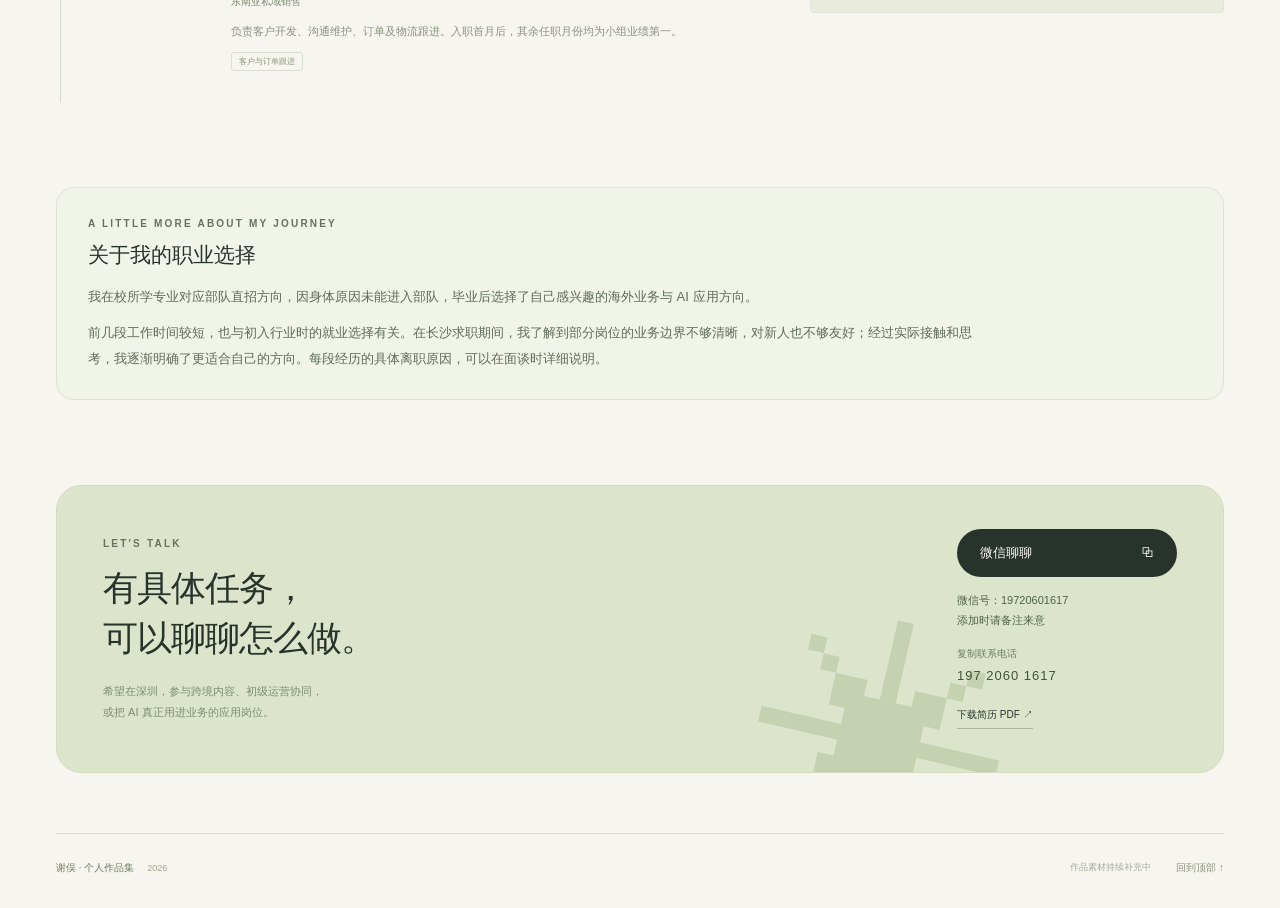
==== commit c3708852: "add in-car real footage video to works section" ====
--- a/index.html
+++ b/index.html
@@ -1,119 +1,119 @@
-<!doctype html>
-<html lang="zh-CN">
-<head>
-  <meta charset="utf-8">
-  <meta name="viewport" content="width=device-width, initial-scale=1">
-  <meta name="theme-color" content="#f6f5ef">
-  <meta name="description" content="谢俣的个人作品集：AI应用交付、TikTok商品内容与海外账号运营。">
-  <title>谢俣 · AI应用与跨境内容作品集</title>
-  <link rel="icon" href="assets/favicon.svg" type="image/svg+xml">
-  <link rel="stylesheet" href="styles.css?v=2">
-  <script src="logic.js" defer></script>
-  <script src="app.js?v=4" defer></script>
-</head>
-<body>
-  <a class="skip-link" href="#main">跳到正文</a>
-  <div class="reading-progress" aria-hidden="true"><span id="reading-progress"></span></div>
-  <header class="site-header">
-    <a class="brand" href="#top" aria-label="谢俣作品集首页"><span class="brand-mark">俣<span>✳</span></span><span>谢俣<small>PERSONAL PORTFOLIO</small></span></a>
-    <nav aria-label="主导航"><a href="#projects">项目</a><a href="#works">作品</a><a href="#experience">经历</a><a href="#contact">联系</a></nav>
-    <a class="resume-link" href="assets/xieyu-resume-aligned.pdf" download="谢俣-简历.pdf">下载简历 <span aria-hidden="true">↗</span></a>
-  </header>
-
-  <main id="main">
-    <section class="hero shell" id="top" aria-labelledby="hero-title">
-      <div class="hero-copy">
-        <div class="eyebrow"><span class="status-dot"></span> 深圳求职中 <span class="eyebrow-divider">/</span> PORTFOLIO 2026</div>
-        <h1 id="hero-title">把 AI 用到<br><span class="underlined">真实的业务里。</span></h1>
-        <p class="hero-intro">你好，我是<span class="name-highlight">谢俣</span>。<br>做过美区 TikTok 橱窗内容、海外账号运营，<br class="desktop-break">也完成过企业聊天 AI Agent 的交付。</p>
-        <p class="hero-direction">希望在真实商品业务中，做好内容与执行，<br>也把工具变成能用、可交付的解决方案。</p>
-        <div class="hero-actions"><a class="button button-dark" href="#projects">看看我做过什么 <span aria-hidden="true">↘</span></a><a class="text-link" href="#works">先看视频作品 <span aria-hidden="true">↗</span></a></div>
-        <div class="hero-tags"><span>AI 应用落地</span><span>跨境内容</span><span>海外账号运营</span><span>基础实拍与出镜</span></div>
-      </div>
-      <div class="moodboard" id="sticker-board" aria-label="互动名片与可拖动贴纸区域">
-        <div class="board-grid" aria-hidden="true"></div>
-        <span class="board-caption">A LITTLE ABOUT ME</span>
-        <button class="profile-flip" id="profile-flip" type="button" aria-pressed="false" aria-label="翻转名片，查看个人介绍">
-          <span class="profile-inner">
-            <span class="profile-front">
-              <span class="paper-tape" aria-hidden="true"></span><span class="profile-label">HELLO, I'M</span>
-              <span class="portrait-space"><img src="assets/portrait-xieyu.jpg" alt="谢俣的个人照片" width="960" height="1282"><span class="portrait-spark" aria-hidden="true">✳</span></span>
-              <span class="profile-name">谢俣 <small>XIE YU</small></span><span class="profile-description">AI APPLICATIONS<br>CONTENT & COMMERCE</span>
-              <span class="flip-hint">点击翻面，认识一下 <span aria-hidden="true">↻</span></span>
-            </span>
-            <span class="profile-back"><span class="profile-label">A FEW MORE THINGS</span><strong>从需求开始，<br>做到可以使用。</strong><span class="profile-back-copy">2025 年毕业 · 大专<br>江苏海事职业技术学院<br>船舶电子电气技术</span><span class="profile-back-copy">喜欢把问题拆清楚，<br>再用 AI 工具反复试、做出来。</span><span class="profile-back-note">企业项目交付 · 海外内容实操</span><span class="flip-hint">再点一次，回到正面 ↻</span></span>
-          </span>
-        </button>
-        <button class="sample-polaroid" type="button" data-media="video" data-x="0.08" data-y="0.40" data-rotation="-10" aria-label="拖动视频卡片，点击播放圣诞主题AI视频；也可用方向键移动，Home键复位"><img src="assets/christmas-poster.jpg" alt="已提供的圣诞主题AI视频画面" width="540" height="960" draggable="false"><span class="polaroid-play" aria-hidden="true">▶</span><span class="polaroid-caption">a little AI experiment <b>↗</b></span></button>
-        <button class="sticker sticker-blue" data-x="0.59" data-y="0.06" data-rotation="12" type="button" aria-label="拖动蓝色贴纸，也可用方向键移动，Home键复位"><span aria-hidden="true">✳</span><b>MAKE<br>IT WORK.</b></button>
-        <button class="sticker sticker-peach" data-x="0.05" data-y="0.10" data-rotation="-10" type="button" aria-label="拖动AI贴纸，也可用方向键移动，Home键复位"><span>made with</span><b>AI + 我</b><span class="sticker-scribble" aria-hidden="true">⌁⌁⌁</span></button>
-        <button class="sticker sticker-green" data-x="0.64" data-y="0.71" data-rotation="-9" type="button" aria-label="拖动绿色贴纸，也可用方向键移动，Home键复位"><span aria-hidden="true">↗</span><b>多试一次<br>做到交付</b></button>
-        <button class="sticker sticker-mini" data-x="0.18" data-y="0.77" data-rotation="9" type="button" aria-label="拖动深圳贴纸，也可用方向键移动，Home键复位">📍 SHENZHEN</button>
-        <div class="board-tools"><span>贴纸和视频卡片都可以拖动 <span aria-hidden="true">↖</span></span><button id="reset-stickers" type="button">复位 ↻</button></div>
-      </div>
-    </section>
-
-    <div class="section-index shell" aria-label="作品集目录"><span class="index-label">IN THIS PORTFOLIO</span><a href="#projects">01 项目案例 <span>↘</span></a><a href="#works">02 作品与证据 <span>↘</span></a><a href="#experience">03 经历与能力 <span>↘</span></a></div>
-
-    <section class="projects shell section-space" id="projects" aria-labelledby="projects-title">
-      <div class="section-heading reveal"><div><span class="eyebrow">01 / SELECTED PROJECTS</span><h2 id="projects-title">做过的事，<br>展开来说。</h2></div><p>用具体任务、本人贡献和交付物，<br>说明我能把哪些事情做好。</p></div>
-
-      <article class="case-card agent-card reveal">
-        <div class="case-top"><span class="case-number">CASE 01</span><span class="case-tag">AI 应用 · 企业项目已验收</span></div>
-        <div class="case-main"><div class="case-copy"><span class="case-kicker">瑞合传媒 / 2026.07—2026.10</span><h3>让重复沟通，<br>有一个能接手的助手。</h3><p>企业聊天 AI Agent：围绕海外客户沟通，推进需求分析、功能规划、系统设计、AI 辅助开发与协作、测试优化和交付。</p><div class="case-pills"><span>LINE 消息接入</span><span>上下文记忆</span><span>人工接管</span><span>网页后台</span></div><a class="case-jump" href="#agent-details">展开交付过程 <span>↓</span></a></div>
-          <div class="agent-visual" aria-label="聊天AI项目流程示意，非真实系统截图"><div class="visual-caption"><span class="tiny-dot"></span> CHAT AGENT <span class="sketch-label">流程示意</span></div><div class="agent-flow"><div><span>01</span>接入客户消息<small>LINE</small></div><i aria-hidden="true">↓</i><div><span>02</span>理解上下文<small>记忆 · 画像 · 规则</small></div><i aria-hidden="true">↓</i><div class="flow-split"><span>03</span><b>自动回复</b><em>或</em><b>人工接管</b></div></div><div class="agent-footnote">从功能规划，到测试与验收 <span>✓</span></div></div>
-        </div>
-        <div class="case-facts"><div><strong>已验收</strong><span>企业聊天 AI 项目</span></div><div><strong>约 80%</strong><span>常规沟通 · 据业务反馈</span></div><div><strong>10 → 30</strong><span>部分熟练人员日均承接客户数</span></div></div>
-        <details class="case-details" id="agent-details"><summary>本人做了什么 / 交付与反馈 <span aria-hidden="true">＋</span></summary><div class="details-body"><div class="case-story"><div><h4>业务问题</h4><p>海外客户沟通存在重复回复和上下文维护需求，需要在自动处理与人工接管之间建立清晰流程。</p></div><div><h4>本人贡献</h4><p>需求分析、功能规划、系统设计、AI 辅助开发与开发协作、测试优化和交付；另负责 AI 工具部署及员工支持。</p></div><div><h4>交付结果</h4><p>项目通过公司验收。据业务反馈，可承担前端精聊约 80% 的常规工作；部分熟练使用人员日均承接客户由约 10 人增至约 30 人。</p></div></div><p class="evidence-note">以上为业务反馈口径。后台截图已提供，工作流与测试记录待补充。</p><div class="evidence-row"><button class="evidence-slot" type="button" data-media="agent-dashboard"><span class="slot-icon">▦</span><strong>网页后台与人工接管</strong><small>中控后台截图 · 点击查看</small></button><button class="evidence-slot" type="button" data-media="agent-flow"><span class="slot-icon">↳</span><strong>工作流与测试记录</strong><small>截图位 · 待补充</small></button></div></div></details>
-      </article>
-
-      <article class="case-card content-card reveal">
-        <div class="case-top"><span class="case-number">CASE 02</span><span class="case-tag">TikTok 美区 · AI 商品内容</span></div>
-        <div class="case-main"><div class="case-copy"><span class="case-kicker">长沙域动像素科技 / 2025.10—2025.12</span><h3>把商品，放进<br>看得懂的使用场景。</h3><p>参与美区 TikTok 橱窗 AI 视频带货，涉及选品、内容制作、发布和账号运营。使用即梦、Google Nano Banana 制作商品视觉素材与 AI 视频。</p><div class="case-pills"><span>AI 视频</span><span>商品内容</span><span>账号执行</span></div><a class="case-jump" href="#content-details">展开内容与账号经历 <span>↓</span></a></div><button class="content-preview" type="button" data-media="video"><img src="assets/christmas-poster.jpg" alt="圣诞主题AI场景视频预览" width="540" height="960" loading="lazy"><span class="preview-grid" aria-hidden="true"></span><span class="preview-play" aria-hidden="true">▶</span><span class="preview-label"><b>AI 场景视频样片</b><small>约 13 秒 · 点击播放</small></span><span class="preview-corner">AI GENERATED</span></button></div>
-        <div class="case-facts"><div><strong>3 个</strong><span>参与运营的万粉账号</span></div><div><strong>1 个 + 2 个</strong><span>本人培育 / 接手运营</span></div><div><strong>20—30 条</strong><span>本人日均 AI 与实拍混搭视频</span></div></div>
-        <details class="case-details" id="content-details"><summary>本人做了什么 / 作品与改进 <span aria-hidden="true">＋</span></summary><div class="details-body"><div class="case-story"><div><h4>工作内容</h4><p>参与选品和内容方向调整，制作商品素材与 AI 视频，完成内容发布及账号运营。</p></div><div><h4>已有基础</h4><p>有少量独立基础实拍与剪辑经验，脚本主要参考现成内容。参与的 3 个万粉账号中，1 个由本人培育、2 个为接手运营。</p></div><div><h4>复盘方向</h4><p>继续提升商品外观一致性、原创脚本和真实使用展示，把内容表现与商品点击、成交判断结合起来。</p></div></div><p class="evidence-note">产量为本人日均 AI 与实拍混搭视频数量，不代表成交成绩。样片制作过程待补齐后展示。</p><div class="evidence-row"><button class="evidence-slot" type="button" data-media="account-domain"><span class="slot-icon">↗</span><strong>账号主页与本人贡献</strong><small>截图位 · 待补充</small></button><button class="evidence-slot" type="button" data-media="content-process"><span class="slot-icon">✳</span><strong>原商品图 → 素材 → 成片</strong><small>过程位 · 待补充</small></button></div></div></details>
-      </article>
-
-      <article class="case-card shop-card reveal" hidden>
-        <div class="case-top"><span class="case-number">CASE 03</span><span class="case-tag">菲律宾本土店 · 运营实践</span></div>
-        <div class="case-main"><div class="case-copy"><span class="case-kicker">TikTok Shop / 约 1 个月</span><h3>菲律宾店运营实践</h3><p>开展菲律宾 TikTok 本土店运营实践，从货盘中挑选较热门且有现货的商品，负责选品、上架、视频和客服，由当地仓库发货。</p><div class="case-pills"><span>选品与上架</span><span>内容与客服</span><span>本地仓发货</span></div><a class="case-jump" href="#shop-details">展开运营实践 <span>↓</span></a></div><div class="shop-visual"><span class="receipt-pin" aria-hidden="true"></span><div class="receipt-head">SHOP OPERATIONS<span>PH / TikTok Shop</span></div><div class="receipt-line"><span>实践时长</span><b>约 1 个月</b></div><div class="receipt-line"><span>实际订单</span><b>5 单</b></div><div class="receipt-line"><span>主要来源</span><b>商城流量</b></div><div class="receipt-divider"></div><p>选品 → 上架 → 内容 → 客服<br><span>当地仓库负责发货</span></p><span class="receipt-stamp">运营实践</span></div></div>
-        <details class="case-details" id="shop-details"><summary>本人做了什么 / 订单与复盘 <span aria-hidden="true">＋</span></summary><div class="details-body"><div class="case-story"><div><h4>选择商品</h4><p>优先从现成货盘中选择较热门且有现货的商品，结合售价与货源成本判断初步空间。</p></div><div><h4>本人负责</h4><p>选品、商品上架、视频和客服；订单由菲律宾当地仓库发货。期间共出 5 单，主要来自商城流量。</p></div><div><h4>实践收获</h4><p>了解多环节运营执行的时间成本，继续补强完整费用核算、内容转化和持续经营判断。</p></div></div></div></details>
-      </article>
-    </section>
-
-    <section class="works-section section-space" id="works" aria-labelledby="works-title"><div class="shell">
-      <div class="section-heading reveal"><div><span class="eyebrow">02 / WORKS & EVIDENCE</span><h2 id="works-title">让作品自己说话。</h2></div><p>美区 TikTok 带货内容与账号记录。<br>视频、实拍素材和原始截图分别查看。</p></div>
-      <div class="performance-summary reveal" aria-label="已提供的播放量和账号截图数据"><div><span>VIDEO VIEW SNAPSHOT</span><strong>240.4K</strong><p>单条视频播放截图记录</p></div><div><span>ACCOUNT SNAPSHOT</span><strong>4,980</strong><p>账号主页截图 · 粉丝</p></div><div><span>ACCOUNT SNAPSHOT</span><strong>3,535</strong><p>账号主页截图 · 获赞</p></div><small>美区播放截图、账号主页与 AI 样片来自域动像素。数据为截图时点记录；视频与账号未逐一对应，账号历史规模不合并。</small></div>
-      <div class="works-toolbar"><div class="filter-group" role="group" aria-label="筛选作品"><button class="filter-button active" type="button" data-filter="all" aria-pressed="true">全部</button><button class="filter-button" type="button" data-filter="content" aria-pressed="false">AI 内容</button><button class="filter-button" type="button" data-filter="real" aria-pressed="false">实拍作品</button><button class="filter-button" type="button" data-filter="records" aria-pressed="false">播放记录</button><button class="filter-button" type="button" data-filter="ai" aria-pressed="false">AI 项目</button><button class="filter-button" type="button" data-filter="commerce" aria-pressed="false">账号与电商</button></div><span class="works-count" id="works-count" aria-live="polite">8 个展示位置</span></div>
-      <div class="gallery-grid" id="gallery">
-        <button class="gallery-card gallery-account" type="button" data-category="real" data-media="us-content-grid"><span class="gallery-image"><img src="assets/us-content-grid.png" alt="美区TikTok视频列表，第二排第1条为本人出镜的帽子与面罩展示，截图显示4476播放" width="1329" height="861" loading="lazy"><span class="gallery-status ready">真人出镜 · 可放大</span></span><span class="gallery-caption"><b>本人出镜：帽子与面罩展示</b><small>第二排第1条 · 4476播放 · 原截图</small><span aria-hidden="true">↗</span></span></button>
-        <button class="gallery-card gallery-records" type="button" data-category="records" data-media="us-video-views"><span class="gallery-placeholder mint"><span class="view-record-cover"><small>US TIKTOK / VIDEO VIEWS</small><strong>240.4K</strong><span>174.2K · 35.3K · 12.4K · 4807</span></span><span class="gallery-status ready">5 张原截图 · 可查看</span></span><span class="gallery-caption"><b>美区带货视频播放记录</b><small>原始截图 · 重复图片已去除</small><span aria-hidden="true">↗</span></span></button>
-        <button class="gallery-card gallery-account" type="button" data-category="records" data-media="us-account"><span class="gallery-image"><img src="assets/us-account-overview.png" alt="美区TikTok带货账号主页，截图显示4980粉丝和3535赞" width="842" height="828" loading="lazy"><span class="gallery-status ready">主页截图 · 可放大</span></span><span class="gallery-caption"><b>美区带货账号主页记录</b><small>4980 粉丝 · 3535 赞 · 截图时点</small><span aria-hidden="true">↗</span></span></button>
-        <button class="gallery-card gallery-video" type="button" data-category="content" data-media="video"><span class="gallery-image"><img src="assets/christmas-poster.jpg" alt="圣诞主题AI视频封面" width="540" height="960" loading="lazy"><span class="gallery-play" aria-hidden="true">▶</span><span class="gallery-status ready">可播放</span></span><span class="gallery-caption"><b>圣诞主题 AI 场景视频</b><small>AI 素材 · 约 13 秒</small><span aria-hidden="true">↗</span></span></button>
-        <button class="gallery-card gallery-video" type="button" data-category="content" data-media="solar-ai"><span class="gallery-image"><img src="assets/solar-lamp-original-poster.jpg" alt="车顶灯AI创意视频原提供版本，保留平台水印" width="540" height="960" loading="lazy"><span class="gallery-play" aria-hidden="true">▶</span><span class="gallery-status ready">可播放</span></span><span class="gallery-caption"><b>车顶灯 AI 商品创意视频</b><small>约 8 秒 · 无水印原文件暂未找回</small><span aria-hidden="true">↗</span></span></button>
-        <button class="gallery-card gallery-video" type="button" data-category="real" data-media="car-real"><span class="gallery-image"><img src="assets/car-organizer-poster.jpg" alt="车内收纳产品实拍展示封面" width="540" height="960" loading="lazy"><span class="gallery-play" aria-hidden="true">▶</span><span class="gallery-status ready">实拍 · 可播放</span></span><span class="gallery-caption"><b>车内收纳产品实拍演示</b><small>约 30 秒 · 细节与安装展示</small><span aria-hidden="true">↗</span></span></button>
-        <button class="gallery-card gallery-source" type="button" data-category="real" data-media="car-source"><span class="gallery-image"><img src="assets/car-organizer-source-library.jpg" alt="车内收纳产品实拍剪辑素材库，包含多个细节和安装展示片段" width="706" height="653" loading="lazy"><span class="gallery-status ready">素材库 · 可放大</span></span><span class="gallery-caption"><b>实拍内容剪辑素材</b><small>多角度素材 · 与实拍成片配套</small><span aria-hidden="true">↗</span></span></button>
-        <button class="gallery-card gallery-dashboard" type="button" data-category="ai" data-media="agent-dashboard"><span class="gallery-image"><img src="assets/line-agent-dashboard.png" alt="LINE聊天Agent中控后台，显示客户列表和人工处理界面" width="1178" height="1168" loading="lazy"><span class="gallery-status ready">真实后台 · 可放大</span></span><span class="gallery-caption"><b>企业聊天 Agent 后台</b><small>LINE 中控 · 自动回复与人工处理</small><span aria-hidden="true">↗</span></span></button>
-        <!-- <button class="gallery-card" type="button" data-category="commerce" data-media="account-domain"><span class="gallery-placeholder lavender"><span class="placeholder-art account-art" aria-hidden="true"><i></i><b></b><b></b><b></b></span><span class="gallery-status">截图待补</span></span><span class="gallery-caption"><b>美区账号运营记录</b><small>域动像素 · 分开呈现个人贡献</small><span aria-hidden="true">↗</span></span></button> -->
-        <!-- <button class="gallery-card" type="button" data-category="content" data-media="content-process"><span class="gallery-placeholder peach"><span class="placeholder-art frame-art" aria-hidden="true">✳ <i>→</i> ▷</span><span class="gallery-status">素材待补</span></span><span class="gallery-caption"><b>商品内容制作过程</b><small>商品资料 · 脚本 · 成片</small><span aria-hidden="true">↗</span></span></button> -->
-        <!-- <button class="gallery-card" type="button" data-category="commerce" data-media="account-shayu"><span class="gallery-placeholder sky"><span class="placeholder-art matrix-art" aria-hidden="true"><i></i><i></i><i></i><i></i></span><span class="gallery-status">截图待补</span></span><span class="gallery-caption"><b>海外社媒账号经历</b><small>鲨娱传媒 · 多地区账号运营</small><span aria-hidden="true">↗</span></span></button> -->
-      </div><p class="gallery-footnote">不同公司、不同项目的数据分别展示；作品、账号规模与成交结果分别说明。</p></div></section>
-
-    <section class="experience shell section-space" id="experience" aria-labelledby="experience-title"><div class="section-heading reveal"><div><span class="eyebrow">03 / EXPERIENCE & SKILLS</span><h2 id="experience-title">经历串起来，<br>能力落到事上。</h2></div><p>从海外销售、内容执行，<br>到 AI 应用的实际交付。</p></div><div class="experience-layout"><div class="timeline">
-      <article class="timeline-item reveal"><span class="timeline-date">2026.07—2026.10</span><div><h3>瑞合传媒</h3><h4>AI 应用与技术负责人 · 兼海外获客团队管理</h4><p>推进企业聊天 AI Agent 的需求、AI 辅助开发协作、测试与交付；负责 AI 工具部署和员工支持。带 5 人小组做海外账号矩阵与主动获客。</p><span class="timeline-chip">AI 应用交付</span></div></article>
-      <article class="timeline-item reveal"><span class="timeline-date">2026.01—2026.06</span><div><h3>鲨娱传媒</h3><h4>海外社媒、TikTok 及直播运营参与</h4><p>覆盖澳洲、北美、欧洲，累计运营 10 个真实粉丝千粉级账号，参与海外内容和账号运营。</p><span class="timeline-chip">海外账号执行</span></div></article>
-      <article class="timeline-item reveal"><span class="timeline-date">2025.10—2025.12</span><div><h3>长沙域动像素科技有限公司</h3><h4>TikTok 美区橱窗 · AI 视频带货</h4><p>参与选品、商品内容制作、发布和账号运营。参与 3 个万粉账号，1 个本人培育、2 个接手运营。</p><span class="timeline-chip">AI 商品内容</span></div></article>
-      <article class="timeline-item reveal"><span class="timeline-date">2025.07—2025.10</span><div><h3>长沙枝娅传媒有限公司</h3><h4>东南亚私域销售</h4><p>负责客户开发、沟通维护、订单及物流跟进。入职首月后，其余任职月份均为小组业绩第一。</p><span class="timeline-chip">客户与订单跟进</span></div></article>
-    </div><aside class="skills-note reveal"><span class="note-pin" aria-hidden="true"></span><span class="eyebrow">MY TOOLBOX</span><h3>工具会变，<br>先把问题想清楚。</h3><div class="skill-group"><h4>AI 应用与交付</h4><p>需求拆解、功能规划、AI 辅助开发与协作、测试优化、部署支持。</p><div class="tool-tags"><span>Codex</span><span>GPT</span><span>Coze</span><span>Cursor</span><span>WorkBuddy</span><span>DeepSeek Harness</span></div></div><div class="skill-group"><h4>商品与内容</h4><p>AI 商品素材、内容发布、账号执行；有基础独立实拍、剪辑和本人出镜经历。</p><div class="tool-tags"><span>即梦</span><span>Nano Banana</span><span>剪映</span></div></div><div class="education-note"><span>EDUCATION</span><strong>江苏海事职业技术学院</strong><p>大专 · 船舶电子电气技术<br>2022—2025</p></div></aside></div></section>
-
-    <section class="career-note shell" aria-labelledby="career-note-title"><div class="career-note-inner"><span class="eyebrow">A LITTLE MORE ABOUT MY JOURNEY</span><h2 id="career-note-title">关于我的职业选择</h2><p>我在校所学专业对应部队直招方向，因身体原因未能进入部队，毕业后选择了自己感兴趣的海外业务与 AI 应用方向。</p><p>前几段工作时间较短，也与初入行业时的就业选择有关。在长沙求职期间，我了解到部分岗位的业务边界不够清晰，对新人也不够友好；经过实际接触和思考，我逐渐明确了更适合自己的方向。每段经历的具体离职原因，可以在面谈时详细说明。</p></div></section>
-
-    <section class="contact shell" id="contact" aria-labelledby="contact-title"><div class="contact-inner reveal"><span class="contact-star" aria-hidden="true">✳</span><div><span class="eyebrow">LET'S TALK</span><h2 id="contact-title">有具体任务，<br>可以聊聊怎么做。</h2><p>希望在深圳，参与跨境内容、初级运营协同，<br>或把 AI 真正用进业务的应用岗位。</p></div><div class="contact-actions"><button class="button button-dark" id="wechat-contact" type="button" data-copy="19720601617" data-copy-label="微信号" data-copy-note="添加时请备注来意" aria-label="复制微信号19720601617，添加时请备注来意">微信聊聊 <span aria-hidden="true">⧉</span></button><p class="wechat-note">微信号：19720601617<br>添加时请备注来意</p><button class="copy-contact" type="button" data-copy="19720601617">复制联系电话 <span>197 2060 1617</span></button><a class="text-link" href="assets/xieyu-resume-aligned.pdf" download="谢俣-简历.pdf">下载简历 PDF ↗</a></div></div></section>
-  </main>
-  <footer class="site-footer shell"><span>谢俣 · 个人作品集 <small>2026</small></span><span class="draft-note">作品素材持续补充中</span><button type="button" id="open-materials" hidden>待补素材清单 ↗</button><a href="#top" aria-label="回到顶部">回到顶部 ↑</a></footer>
-  <div class="toast" id="toast" role="status" aria-live="polite"></div>
-  <dialog id="media-dialog" aria-labelledby="media-title"><div class="dialog-heading"><div><span class="eyebrow" id="media-label">PROJECT MATERIAL</span><h2 id="media-title"></h2></div><button class="dialog-close" type="button" data-close="media-dialog" aria-label="关闭作品弹窗">×</button></div><div id="media-content"></div></dialog>
-  <dialog id="materials-dialog" aria-labelledby="materials-title"><div class="dialog-heading"><div><span class="eyebrow">NEXT / MATERIALS</span><h2 id="materials-title">找这些素材，就能补齐作品集。</h2></div><button class="dialog-close" type="button" data-close="materials-dialog" aria-label="关闭素材清单">×</button></div><p class="dialog-description">优先找手头已有的截图，不需要为了凑数字补造记录。发给我时标注项目名称和本人负责部分即可。</p><div class="material-checklist" id="material-checklist"><section><h3>01 企业聊天 AI Agent</h3><ul><li>网页后台总览、自动回复与人工接管</li><li>客户画像、上下文记忆、规则或阶段管理</li><li>需求/流程图、测试和验收相关记录</li><li>可以展示的短演示录屏</li></ul></section><section><h3>02 美区橱窗与 AI 内容</h3><ul><li>2—3 条本人参与制作的真实作品</li><li>对应原商品图、素材或脚本</li><li>账号主页及现有内容表现记录</li><li>注明哪一个自己培育、哪两个接手</li></ul></section><section><h3>03 个人资料与其他账号</h3><ul><li>一张你愿意放在作品集上的个人照片</li><li>鲨娱、瑞合的账号记录分别整理</li><li>截图先遮住客户联系方式、密钥等信息</li></ul></section></div><div class="dialog-actions"><button class="button button-dark" id="copy-materials" type="button">复制素材清单 <span>↗</span></button><button class="button button-light" type="button" data-close="materials-dialog">先看看页面</button></div></dialog>
-</body>
-</html>
+<!doctype html>
+<html lang="zh-CN">
+<head>
+  <meta charset="utf-8">
+  <meta name="viewport" content="width=device-width, initial-scale=1">
+  <meta name="theme-color" content="#f6f5ef">
+  <meta name="description" content="谢俣的个人作品集：AI应用交付、TikTok商品内容与海外账号运营。">
+  <title>谢俣 · AI应用与跨境内容作品集</title>
+  <link rel="icon" href="assets/favicon.svg" type="image/svg+xml">
+  <link rel="stylesheet" href="styles.css?v=2">
+  <script src="logic.js" defer></script>
+  <script src="app.js?v=4" defer></script>
+</head>
+<body>
+  <a class="skip-link" href="#main">跳到正文</a>
+  <div class="reading-progress" aria-hidden="true"><span id="reading-progress"></span></div>
+  <header class="site-header">
+    <a class="brand" href="#top" aria-label="谢俣作品集首页"><span class="brand-mark">俣<span>✳</span></span><span>谢俣<small>PERSONAL PORTFOLIO</small></span></a>
+    <nav aria-label="主导航"><a href="#projects">项目</a><a href="#works">作品</a><a href="#experience">经历</a><a href="#contact">联系</a></nav>
+    <a class="resume-link" href="assets/xieyu-resume-aligned.pdf" download="谢俣-简历.pdf">下载简历 <span aria-hidden="true">↗</span></a>
+  </header>
 
+  <main id="main">
+    <section class="hero shell" id="top" aria-labelledby="hero-title">
+      <div class="hero-copy">
+        <div class="eyebrow"><span class="status-dot"></span> 深圳求职中 <span class="eyebrow-divider">/</span> PORTFOLIO 2026</div>
+        <h1 id="hero-title">把 AI 用到<br><span class="underlined">真实的业务里。</span></h1>
+        <p class="hero-intro">你好，我是<span class="name-highlight">谢俣</span>。<br>做过美区 TikTok 橱窗内容、海外账号运营，<br class="desktop-break">也完成过企业聊天 AI Agent 的交付。</p>
+        <p class="hero-direction">希望在真实商品业务中，做好内容与执行，<br>也把工具变成能用、可交付的解决方案。</p>
+        <div class="hero-actions"><a class="button button-dark" href="#projects">看看我做过什么 <span aria-hidden="true">↘</span></a><a class="text-link" href="#works">先看视频作品 <span aria-hidden="true">↗</span></a></div>
+        <div class="hero-tags"><span>AI 应用落地</span><span>跨境内容</span><span>海外账号运营</span><span>基础实拍与出镜</span></div>
+      </div>
+      <div class="moodboard" id="sticker-board" aria-label="互动名片与可拖动贴纸区域">
+        <div class="board-grid" aria-hidden="true"></div>
+        <span class="board-caption">A LITTLE ABOUT ME</span>
+        <button class="profile-flip" id="profile-flip" type="button" aria-pressed="false" aria-label="翻转名片，查看个人介绍">
+          <span class="profile-inner">
+            <span class="profile-front">
+              <span class="paper-tape" aria-hidden="true"></span><span class="profile-label">HELLO, I'M</span>
+              <span class="portrait-space"><img src="assets/portrait-xieyu.jpg" alt="谢俣的个人照片" width="960" height="1282"><span class="portrait-spark" aria-hidden="true">✳</span></span>
+              <span class="profile-name">谢俣 <small>XIE YU</small></span><span class="profile-description">AI APPLICATIONS<br>CONTENT & COMMERCE</span>
+              <span class="flip-hint">点击翻面，认识一下 <span aria-hidden="true">↻</span></span>
+            </span>
+            <span class="profile-back"><span class="profile-label">A FEW MORE THINGS</span><strong>从需求开始，<br>做到可以使用。</strong><span class="profile-back-copy">2025 年毕业 · 大专<br>江苏海事职业技术学院<br>船舶电子电气技术</span><span class="profile-back-copy">喜欢把问题拆清楚，<br>再用 AI 工具反复试、做出来。</span><span class="profile-back-note">企业项目交付 · 海外内容实操</span><span class="flip-hint">再点一次，回到正面 ↻</span></span>
+          </span>
+        </button>
+        <button class="sample-polaroid" type="button" data-media="video" data-x="0.08" data-y="0.40" data-rotation="-10" aria-label="拖动视频卡片，点击播放圣诞主题AI视频；也可用方向键移动，Home键复位"><img src="assets/christmas-poster.jpg" alt="已提供的圣诞主题AI视频画面" width="540" height="960" draggable="false"><span class="polaroid-play" aria-hidden="true">▶</span><span class="polaroid-caption">a little AI experiment <b>↗</b></span></button>
+        <button class="sticker sticker-blue" data-x="0.59" data-y="0.06" data-rotation="12" type="button" aria-label="拖动蓝色贴纸，也可用方向键移动，Home键复位"><span aria-hidden="true">✳</span><b>MAKE<br>IT WORK.</b></button>
+        <button class="sticker sticker-peach" data-x="0.05" data-y="0.10" data-rotation="-10" type="button" aria-label="拖动AI贴纸，也可用方向键移动，Home键复位"><span>made with</span><b>AI + 我</b><span class="sticker-scribble" aria-hidden="true">⌁⌁⌁</span></button>
+        <button class="sticker sticker-green" data-x="0.64" data-y="0.71" data-rotation="-9" type="button" aria-label="拖动绿色贴纸，也可用方向键移动，Home键复位"><span aria-hidden="true">↗</span><b>多试一次<br>做到交付</b></button>
+        <button class="sticker sticker-mini" data-x="0.18" data-y="0.77" data-rotation="9" type="button" aria-label="拖动深圳贴纸，也可用方向键移动，Home键复位">📍 SHENZHEN</button>
+        <div class="board-tools"><span>贴纸和视频卡片都可以拖动 <span aria-hidden="true">↖</span></span><button id="reset-stickers" type="button">复位 ↻</button></div>
+      </div>
+    </section>
+
+    <div class="section-index shell" aria-label="作品集目录"><span class="index-label">IN THIS PORTFOLIO</span><a href="#projects">01 项目案例 <span>↘</span></a><a href="#works">02 作品与证据 <span>↘</span></a><a href="#experience">03 经历与能力 <span>↘</span></a></div>
+
+    <section class="projects shell section-space" id="projects" aria-labelledby="projects-title">
+      <div class="section-heading reveal"><div><span class="eyebrow">01 / SELECTED PROJECTS</span><h2 id="projects-title">做过的事，<br>展开来说。</h2></div><p>用具体任务、本人贡献和交付物，<br>说明我能把哪些事情做好。</p></div>
+
+      <article class="case-card agent-card reveal">
+        <div class="case-top"><span class="case-number">CASE 01</span><span class="case-tag">AI 应用 · 企业项目已验收</span></div>
+        <div class="case-main"><div class="case-copy"><span class="case-kicker">瑞合传媒 / 2026.07—2026.10</span><h3>让重复沟通，<br>有一个能接手的助手。</h3><p>企业聊天 AI Agent：围绕海外客户沟通，推进需求分析、功能规划、系统设计、AI 辅助开发与协作、测试优化和交付。</p><div class="case-pills"><span>LINE 消息接入</span><span>上下文记忆</span><span>人工接管</span><span>网页后台</span></div><a class="case-jump" href="#agent-details">展开交付过程 <span>↓</span></a></div>
+          <div class="agent-visual" aria-label="聊天AI项目流程示意，非真实系统截图"><div class="visual-caption"><span class="tiny-dot"></span> CHAT AGENT <span class="sketch-label">流程示意</span></div><div class="agent-flow"><div><span>01</span>接入客户消息<small>LINE</small></div><i aria-hidden="true">↓</i><div><span>02</span>理解上下文<small>记忆 · 画像 · 规则</small></div><i aria-hidden="true">↓</i><div class="flow-split"><span>03</span><b>自动回复</b><em>或</em><b>人工接管</b></div></div><div class="agent-footnote">从功能规划，到测试与验收 <span>✓</span></div></div>
+        </div>
+        <div class="case-facts"><div><strong>已验收</strong><span>企业聊天 AI 项目</span></div><div><strong>约 80%</strong><span>常规沟通 · 据业务反馈</span></div><div><strong>10 → 30</strong><span>部分熟练人员日均承接客户数</span></div></div>
+        <details class="case-details" id="agent-details"><summary>本人做了什么 / 交付与反馈 <span aria-hidden="true">＋</span></summary><div class="details-body"><div class="case-story"><div><h4>业务问题</h4><p>海外客户沟通存在重复回复和上下文维护需求，需要在自动处理与人工接管之间建立清晰流程。</p></div><div><h4>本人贡献</h4><p>需求分析、功能规划、系统设计、AI 辅助开发与开发协作、测试优化和交付；另负责 AI 工具部署及员工支持。</p></div><div><h4>交付结果</h4><p>项目通过公司验收。据业务反馈，可承担前端精聊约 80% 的常规工作；部分熟练使用人员日均承接客户由约 10 人增至约 30 人。</p></div></div><p class="evidence-note">以上为业务反馈口径。后台截图已提供，工作流与测试记录待补充。</p><div class="evidence-row"><button class="evidence-slot" type="button" data-media="agent-dashboard"><span class="slot-icon">▦</span><strong>网页后台与人工接管</strong><small>中控后台截图 · 点击查看</small></button><button class="evidence-slot" type="button" data-media="agent-flow"><span class="slot-icon">↳</span><strong>工作流与测试记录</strong><small>截图位 · 待补充</small></button></div></div></details>
+      </article>
+
+      <article class="case-card content-card reveal">
+        <div class="case-top"><span class="case-number">CASE 02</span><span class="case-tag">TikTok 美区 · AI 商品内容</span></div>
+        <div class="case-main"><div class="case-copy"><span class="case-kicker">长沙域动像素科技 / 2025.10—2025.12</span><h3>把商品，放进<br>看得懂的使用场景。</h3><p>参与美区 TikTok 橱窗 AI 视频带货，涉及选品、内容制作、发布和账号运营。使用即梦、Google Nano Banana 制作商品视觉素材与 AI 视频。</p><div class="case-pills"><span>AI 视频</span><span>商品内容</span><span>账号执行</span></div><a class="case-jump" href="#content-details">展开内容与账号经历 <span>↓</span></a></div><button class="content-preview" type="button" data-media="video"><img src="assets/christmas-poster.jpg" alt="圣诞主题AI场景视频预览" width="540" height="960" loading="lazy"><span class="preview-grid" aria-hidden="true"></span><span class="preview-play" aria-hidden="true">▶</span><span class="preview-label"><b>AI 场景视频样片</b><small>约 13 秒 · 点击播放</small></span><span class="preview-corner">AI GENERATED</span></button></div>
+        <div class="case-facts"><div><strong>3 个</strong><span>参与运营的万粉账号</span></div><div><strong>1 个 + 2 个</strong><span>本人培育 / 接手运营</span></div><div><strong>20—30 条</strong><span>本人日均 AI 与实拍混搭视频</span></div></div>
+        <details class="case-details" id="content-details"><summary>本人做了什么 / 作品与改进 <span aria-hidden="true">＋</span></summary><div class="details-body"><div class="case-story"><div><h4>工作内容</h4><p>参与选品和内容方向调整，制作商品素材与 AI 视频，完成内容发布及账号运营。</p></div><div><h4>已有基础</h4><p>有少量独立基础实拍与剪辑经验，脚本主要参考现成内容。参与的 3 个万粉账号中，1 个由本人培育、2 个为接手运营。</p></div><div><h4>复盘方向</h4><p>继续提升商品外观一致性、原创脚本和真实使用展示，把内容表现与商品点击、成交判断结合起来。</p></div></div><p class="evidence-note">产量为本人日均 AI 与实拍混搭视频数量，不代表成交成绩。样片制作过程待补齐后展示。</p><div class="evidence-row"><button class="evidence-slot" type="button" data-media="account-domain"><span class="slot-icon">↗</span><strong>账号主页与本人贡献</strong><small>截图位 · 待补充</small></button><button class="evidence-slot" type="button" data-media="content-process"><span class="slot-icon">✳</span><strong>原商品图 → 素材 → 成片</strong><small>过程位 · 待补充</small></button></div></div></details>
+      </article>
+
+      <article class="case-card shop-card reveal" hidden>
+        <div class="case-top"><span class="case-number">CASE 03</span><span class="case-tag">菲律宾本土店 · 运营实践</span></div>
+        <div class="case-main"><div class="case-copy"><span class="case-kicker">TikTok Shop / 约 1 个月</span><h3>菲律宾店运营实践</h3><p>开展菲律宾 TikTok 本土店运营实践，从货盘中挑选较热门且有现货的商品，负责选品、上架、视频和客服，由当地仓库发货。</p><div class="case-pills"><span>选品与上架</span><span>内容与客服</span><span>本地仓发货</span></div><a class="case-jump" href="#shop-details">展开运营实践 <span>↓</span></a></div><div class="shop-visual"><span class="receipt-pin" aria-hidden="true"></span><div class="receipt-head">SHOP OPERATIONS<span>PH / TikTok Shop</span></div><div class="receipt-line"><span>实践时长</span><b>约 1 个月</b></div><div class="receipt-line"><span>实际订单</span><b>5 单</b></div><div class="receipt-line"><span>主要来源</span><b>商城流量</b></div><div class="receipt-divider"></div><p>选品 → 上架 → 内容 → 客服<br><span>当地仓库负责发货</span></p><span class="receipt-stamp">运营实践</span></div></div>
+        <details class="case-details" id="shop-details"><summary>本人做了什么 / 订单与复盘 <span aria-hidden="true">＋</span></summary><div class="details-body"><div class="case-story"><div><h4>选择商品</h4><p>优先从现成货盘中选择较热门且有现货的商品，结合售价与货源成本判断初步空间。</p></div><div><h4>本人负责</h4><p>选品、商品上架、视频和客服；订单由菲律宾当地仓库发货。期间共出 5 单，主要来自商城流量。</p></div><div><h4>实践收获</h4><p>了解多环节运营执行的时间成本，继续补强完整费用核算、内容转化和持续经营判断。</p></div></div></div></details>
+      </article>
+    </section>
+
+    <section class="works-section section-space" id="works" aria-labelledby="works-title"><div class="shell">
+      <div class="section-heading reveal"><div><span class="eyebrow">02 / WORKS & EVIDENCE</span><h2 id="works-title">让作品自己说话。</h2></div><p>美区 TikTok 带货内容与账号记录。<br>视频、实拍素材和原始截图分别查看。</p></div>
+      <div class="performance-summary reveal" aria-label="已提供的播放量和账号截图数据"><div><span>VIDEO VIEW SNAPSHOT</span><strong>240.4K</strong><p>单条视频播放截图记录</p></div><div><span>ACCOUNT SNAPSHOT</span><strong>4,980</strong><p>账号主页截图 · 粉丝</p></div><div><span>ACCOUNT SNAPSHOT</span><strong>3,535</strong><p>账号主页截图 · 获赞</p></div><small>美区播放截图、账号主页与 AI 样片来自域动像素。数据为截图时点记录；视频与账号未逐一对应，账号历史规模不合并。</small></div>
+      <div class="works-toolbar"><div class="filter-group" role="group" aria-label="筛选作品"><button class="filter-button active" type="button" data-filter="all" aria-pressed="true">全部</button><button class="filter-button" type="button" data-filter="content" aria-pressed="false">AI 内容</button><button class="filter-button" type="button" data-filter="real" aria-pressed="false">实拍作品</button><button class="filter-button" type="button" data-filter="records" aria-pressed="false">播放记录</button><button class="filter-button" type="button" data-filter="ai" aria-pressed="false">AI 项目</button><button class="filter-button" type="button" data-filter="commerce" aria-pressed="false">账号与电商</button></div><span class="works-count" id="works-count" aria-live="polite">9 个展示位置</span></div>
+      <div class="gallery-grid" id="gallery">
+        <button class="gallery-card gallery-account" type="button" data-category="real" data-media="us-content-grid"><span class="gallery-image"><img src="assets/us-content-grid.png" alt="美区TikTok视频列表，第二排第1条为本人出镜的帽子与面罩展示，截图显示4476播放" width="1329" height="861" loading="lazy"><span class="gallery-status ready">真人出镜 · 可放大</span></span><span class="gallery-caption"><b>本人出镜：帽子与面罩展示</b><small>第二排第1条 · 4476播放 · 原截图</small><span aria-hidden="true">↗</span></span></button>
+        <button class="gallery-card gallery-records" type="button" data-category="records" data-media="us-video-views"><span class="gallery-placeholder mint"><span class="view-record-cover"><small>US TIKTOK / VIDEO VIEWS</small><strong>240.4K</strong><span>174.2K · 35.3K · 12.4K · 4807</span></span><span class="gallery-status ready">5 张原截图 · 可查看</span></span><span class="gallery-caption"><b>美区带货视频播放记录</b><small>原始截图 · 重复图片已去除</small><span aria-hidden="true">↗</span></span></button>
+        <button class="gallery-card gallery-account" type="button" data-category="records" data-media="us-account"><span class="gallery-image"><img src="assets/us-account-overview.png" alt="美区TikTok带货账号主页，截图显示4980粉丝和3535赞" width="842" height="828" loading="lazy"><span class="gallery-status ready">主页截图 · 可放大</span></span><span class="gallery-caption"><b>美区带货账号主页记录</b><small>4980 粉丝 · 3535 赞 · 截图时点</small><span aria-hidden="true">↗</span></span></button>
+        <button class="gallery-card gallery-video" type="button" data-category="content" data-media="video"><span class="gallery-image"><img src="assets/christmas-poster.jpg" alt="圣诞主题AI视频封面" width="540" height="960" loading="lazy"><span class="gallery-play" aria-hidden="true">▶</span><span class="gallery-status ready">可播放</span></span><span class="gallery-caption"><b>圣诞主题 AI 场景视频</b><small>AI 素材 · 约 13 秒</small><span aria-hidden="true">↗</span></span></button>
+        <button class="gallery-card gallery-video" type="button" data-category="content" data-media="solar-ai"><span class="gallery-image"><img src="assets/solar-lamp-original-poster.jpg" alt="车顶灯AI创意视频原提供版本，保留平台水印" width="540" height="960" loading="lazy"><span class="gallery-play" aria-hidden="true">▶</span><span class="gallery-status ready">可播放</span></span><span class="gallery-caption"><b>车顶灯 AI 商品创意视频</b><small>约 8 秒 · 无水印原文件暂未找回</small><span aria-hidden="true">↗</span></span></button>
+        <button class="gallery-card gallery-video" type="button" data-category="real" data-media="car-real"><span class="gallery-image"><img src="assets/car-organizer-poster.jpg" alt="车内收纳产品实拍展示封面" width="540" height="960" loading="lazy"><span class="gallery-play" aria-hidden="true">▶</span><span class="gallery-status ready">实拍 · 可播放</span></span><span class="gallery-caption"><b>车内收纳产品实拍演示</b><small>约 30 秒 · 细节与安装展示</small><span aria-hidden="true">↗</span></span></button>
+        <button class="gallery-card gallery-source" type="button" data-category="real" data-media="car-source"><span class="gallery-image"><img src="assets/car-organizer-source-library.jpg" alt="车内收纳产品实拍剪辑素材库，包含多个细节和安装展示片段" width="706" height="653" loading="lazy"><span class="gallery-status ready">素材库 · 可放大</span></span><span class="gallery-caption"><b>实拍内容剪辑素材</b><small>多角度素材 · 与实拍成片配套</small><span aria-hidden="true">↗</span></span></button>
+        <button class="gallery-card gallery-dashboard" type="button" data-category="ai" data-media="agent-dashboard"><span class="gallery-image"><img src="assets/line-agent-dashboard.png" alt="LINE聊天Agent中控后台，显示客户列表和人工处理界面" width="1178" height="1168" loading="lazy"><span class="gallery-status ready">真实后台 · 可放大</span></span><span class="gallery-caption"><b>企业聊天 Agent 后台</b><small>LINE 中控 · 自动回复与人工处理</small><span aria-hidden="true">↗</span></span></button>
+        <button class="gallery-card gallery-video" type="button" data-category="real" data-media="car-clean"><span class="gallery-image"><img src="assets/car-window-cleaner-poster.jpg" alt="车内实拍：车用清洁工具演示封面" width="540" height="960" loading="lazy"><span class="gallery-play" aria-hidden="true">▶</span><span class="gallery-status ready">实拍 · 可播放</span></span><span class="gallery-caption"><b>车用清洁工具实拍演示</b><small>约 35 秒 · 车内实拍 · 竖屏</small><span aria-hidden="true">→</span></span></button>
+        <!-- <button class="gallery-card" type="button" data-category="commerce" data-media="account-domain"><span class="gallery-placeholder lavender"><span class="placeholder-art account-art" aria-hidden="true"><i></i><b></b><b></b><b></b></span><span class="gallery-status">截图待补</span></span><span class="gallery-caption"><b>美区账号运营记录</b><small>域动像素 · 分开呈现个人贡献</small><span aria-hidden="true">↗</span></span></button> -->
+        <!-- <button class="gallery-card" type="button" data-category="content" data-media="content-process"><span class="gallery-placeholder peach"><span class="placeholder-art frame-art" aria-hidden="true">✳ <i>→</i> ▷</span><span class="gallery-status">素材待补</span></span><span class="gallery-caption"><b>商品内容制作过程</b><small>商品资料 · 脚本 · 成片</small><span aria-hidden="true">↗</span></span></button> -->
+        <!-- <button class="gallery-card" type="button" data-category="commerce" data-media="account-shayu"><span class="gallery-placeholder sky"><span class="placeholder-art matrix-art" aria-hidden="true"><i></i><i></i><i></i><i></i></span><span class="gallery-status">截图待补</span></span><span class="gallery-caption"><b>海外社媒账号经历</b><small>鲨娱传媒 · 多地区账号运营</small><span aria-hidden="true">↗</span></span></button> -->
+      </div><p class="gallery-footnote">不同公司、不同项目的数据分别展示；作品、账号规模与成交结果分别说明。</p></div></section>
+
+    <section class="experience shell section-space" id="experience" aria-labelledby="experience-title"><div class="section-heading reveal"><div><span class="eyebrow">03 / EXPERIENCE & SKILLS</span><h2 id="experience-title">经历串起来，<br>能力落到事上。</h2></div><p>从海外销售、内容执行，<br>到 AI 应用的实际交付。</p></div><div class="experience-layout"><div class="timeline">
+      <article class="timeline-item reveal"><span class="timeline-date">2026.07—2026.10</span><div><h3>瑞合传媒</h3><h4>AI 应用与技术负责人 · 兼海外获客团队管理</h4><p>推进企业聊天 AI Agent 的需求、AI 辅助开发协作、测试与交付；负责 AI 工具部署和员工支持。带 5 人小组做海外账号矩阵与主动获客。</p><span class="timeline-chip">AI 应用交付</span></div></article>
+      <article class="timeline-item reveal"><span class="timeline-date">2026.01—2026.06</span><div><h3>鲨娱传媒</h3><h4>海外社媒、TikTok 及直播运营参与</h4><p>覆盖澳洲、北美、欧洲，累计运营 10 个真实粉丝千粉级账号，参与海外内容和账号运营。</p><span class="timeline-chip">海外账号执行</span></div></article>
+      <article class="timeline-item reveal"><span class="timeline-date">2025.10—2025.12</span><div><h3>长沙域动像素科技有限公司</h3><h4>TikTok 美区橱窗 · AI 视频带货</h4><p>参与选品、商品内容制作、发布和账号运营。参与 3 个万粉账号，1 个本人培育、2 个接手运营。</p><span class="timeline-chip">AI 商品内容</span></div></article>
+      <article class="timeline-item reveal"><span class="timeline-date">2025.07—2025.10</span><div><h3>长沙枝娅传媒有限公司</h3><h4>东南亚私域销售</h4><p>负责客户开发、沟通维护、订单及物流跟进。入职首月后，其余任职月份均为小组业绩第一。</p><span class="timeline-chip">客户与订单跟进</span></div></article>
+    </div><aside class="skills-note reveal"><span class="note-pin" aria-hidden="true"></span><span class="eyebrow">MY TOOLBOX</span><h3>工具会变，<br>先把问题想清楚。</h3><div class="skill-group"><h4>AI 应用与交付</h4><p>需求拆解、功能规划、AI 辅助开发与协作、测试优化、部署支持。</p><div class="tool-tags"><span>Codex</span><span>GPT</span><span>Coze</span><span>Cursor</span><span>WorkBuddy</span><span>DeepSeek Harness</span></div></div><div class="skill-group"><h4>商品与内容</h4><p>AI 商品素材、内容发布、账号执行；有基础独立实拍、剪辑和本人出镜经历。</p><div class="tool-tags"><span>即梦</span><span>Nano Banana</span><span>剪映</span></div></div><div class="education-note"><span>EDUCATION</span><strong>江苏海事职业技术学院</strong><p>大专 · 船舶电子电气技术<br>2022—2025</p></div></aside></div></section>
+
+    <section class="career-note shell" aria-labelledby="career-note-title"><div class="career-note-inner"><span class="eyebrow">A LITTLE MORE ABOUT MY JOURNEY</span><h2 id="career-note-title">关于我的职业选择</h2><p>我在校所学专业对应部队直招方向，因身体原因未能进入部队，毕业后选择了自己感兴趣的海外业务与 AI 应用方向。</p><p>前几段工作时间较短，也与初入行业时的就业选择有关。在长沙求职期间，我了解到部分岗位的业务边界不够清晰，对新人也不够友好；经过实际接触和思考，我逐渐明确了更适合自己的方向。每段经历的具体离职原因，可以在面谈时详细说明。</p></div></section>
+
+    <section class="contact shell" id="contact" aria-labelledby="contact-title"><div class="contact-inner reveal"><span class="contact-star" aria-hidden="true">✳</span><div><span class="eyebrow">LET'S TALK</span><h2 id="contact-title">有具体任务，<br>可以聊聊怎么做。</h2><p>希望在深圳，参与跨境内容、初级运营协同，<br>或把 AI 真正用进业务的应用岗位。</p></div><div class="contact-actions"><button class="button button-dark" id="wechat-contact" type="button" data-copy="19720601617" data-copy-label="微信号" data-copy-note="添加时请备注来意" aria-label="复制微信号19720601617，添加时请备注来意">微信聊聊 <span aria-hidden="true">⧉</span></button><p class="wechat-note">微信号：19720601617<br>添加时请备注来意</p><button class="copy-contact" type="button" data-copy="19720601617">复制联系电话 <span>197 2060 1617</span></button><a class="text-link" href="assets/xieyu-resume-aligned.pdf" download="谢俣-简历.pdf">下载简历 PDF ↗</a></div></div></section>
+  </main>
+  <footer class="site-footer shell"><span>谢俣 · 个人作品集 <small>2026</small></span><span class="draft-note">作品素材持续补充中</span><button type="button" id="open-materials" hidden>待补素材清单 ↗</button><a href="#top" aria-label="回到顶部">回到顶部 ↑</a></footer>
+  <div class="toast" id="toast" role="status" aria-live="polite"></div>
+  <dialog id="media-dialog" aria-labelledby="media-title"><div class="dialog-heading"><div><span class="eyebrow" id="media-label">PROJECT MATERIAL</span><h2 id="media-title"></h2></div><button class="dialog-close" type="button" data-close="media-dialog" aria-label="关闭作品弹窗">×</button></div><div id="media-content"></div></dialog>
+  <dialog id="materials-dialog" aria-labelledby="materials-title"><div class="dialog-heading"><div><span class="eyebrow">NEXT / MATERIALS</span><h2 id="materials-title">找这些素材，就能补齐作品集。</h2></div><button class="dialog-close" type="button" data-close="materials-dialog" aria-label="关闭素材清单">×</button></div><p class="dialog-description">优先找手头已有的截图，不需要为了凑数字补造记录。发给我时标注项目名称和本人负责部分即可。</p><div class="material-checklist" id="material-checklist"><section><h3>01 企业聊天 AI Agent</h3><ul><li>网页后台总览、自动回复与人工接管</li><li>客户画像、上下文记忆、规则或阶段管理</li><li>需求/流程图、测试和验收相关记录</li><li>可以展示的短演示录屏</li></ul></section><section><h3>02 美区橱窗与 AI 内容</h3><ul><li>2—3 条本人参与制作的真实作品</li><li>对应原商品图、素材或脚本</li><li>账号主页及现有内容表现记录</li><li>注明哪一个自己培育、哪两个接手</li></ul></section><section><h3>03 个人资料与其他账号</h3><ul><li>一张你愿意放在作品集上的个人照片</li><li>鲨娱、瑞合的账号记录分别整理</li><li>截图先遮住客户联系方式、密钥等信息</li></ul></section></div><div class="dialog-actions"><button class="button button-dark" id="copy-materials" type="button">复制素材清单 <span>↗</span></button><button class="button button-light" type="button" data-close="materials-dialog">先看看页面</button></div></dialog>
+</body>
+</html>
